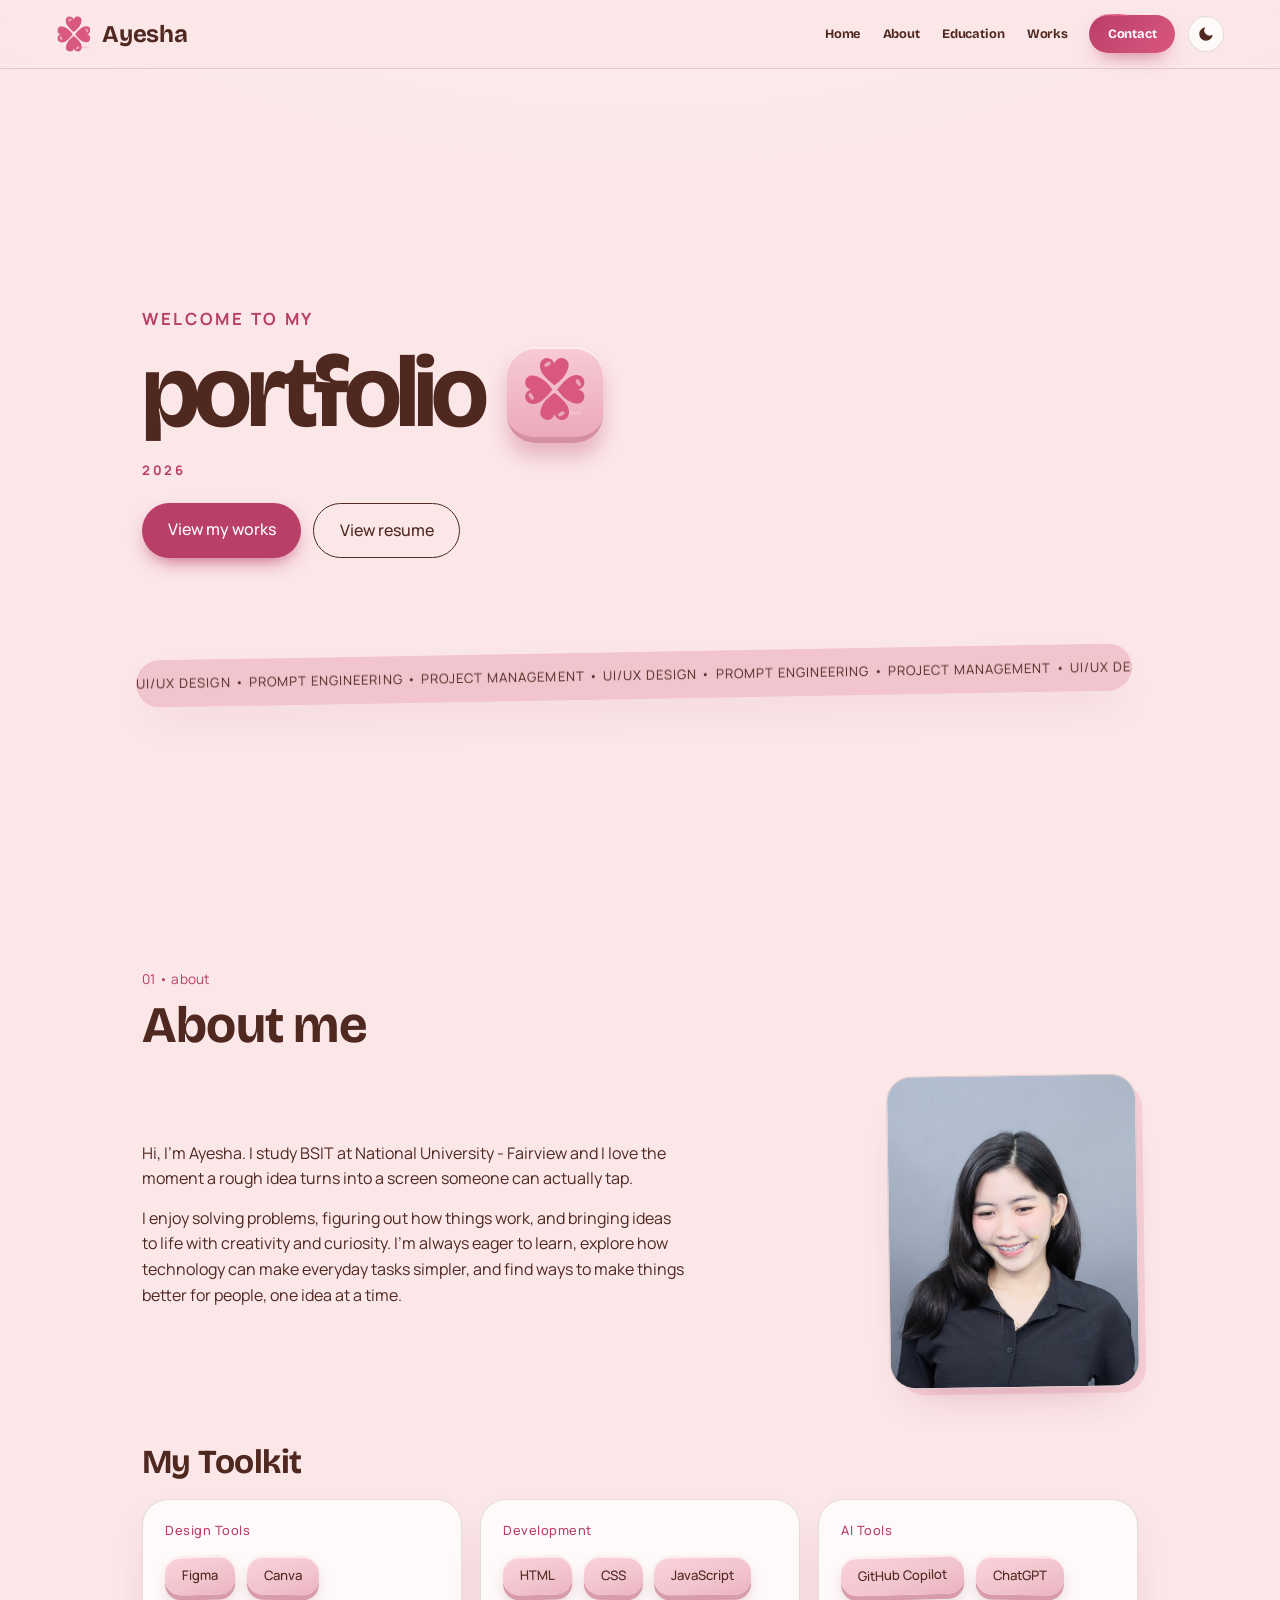
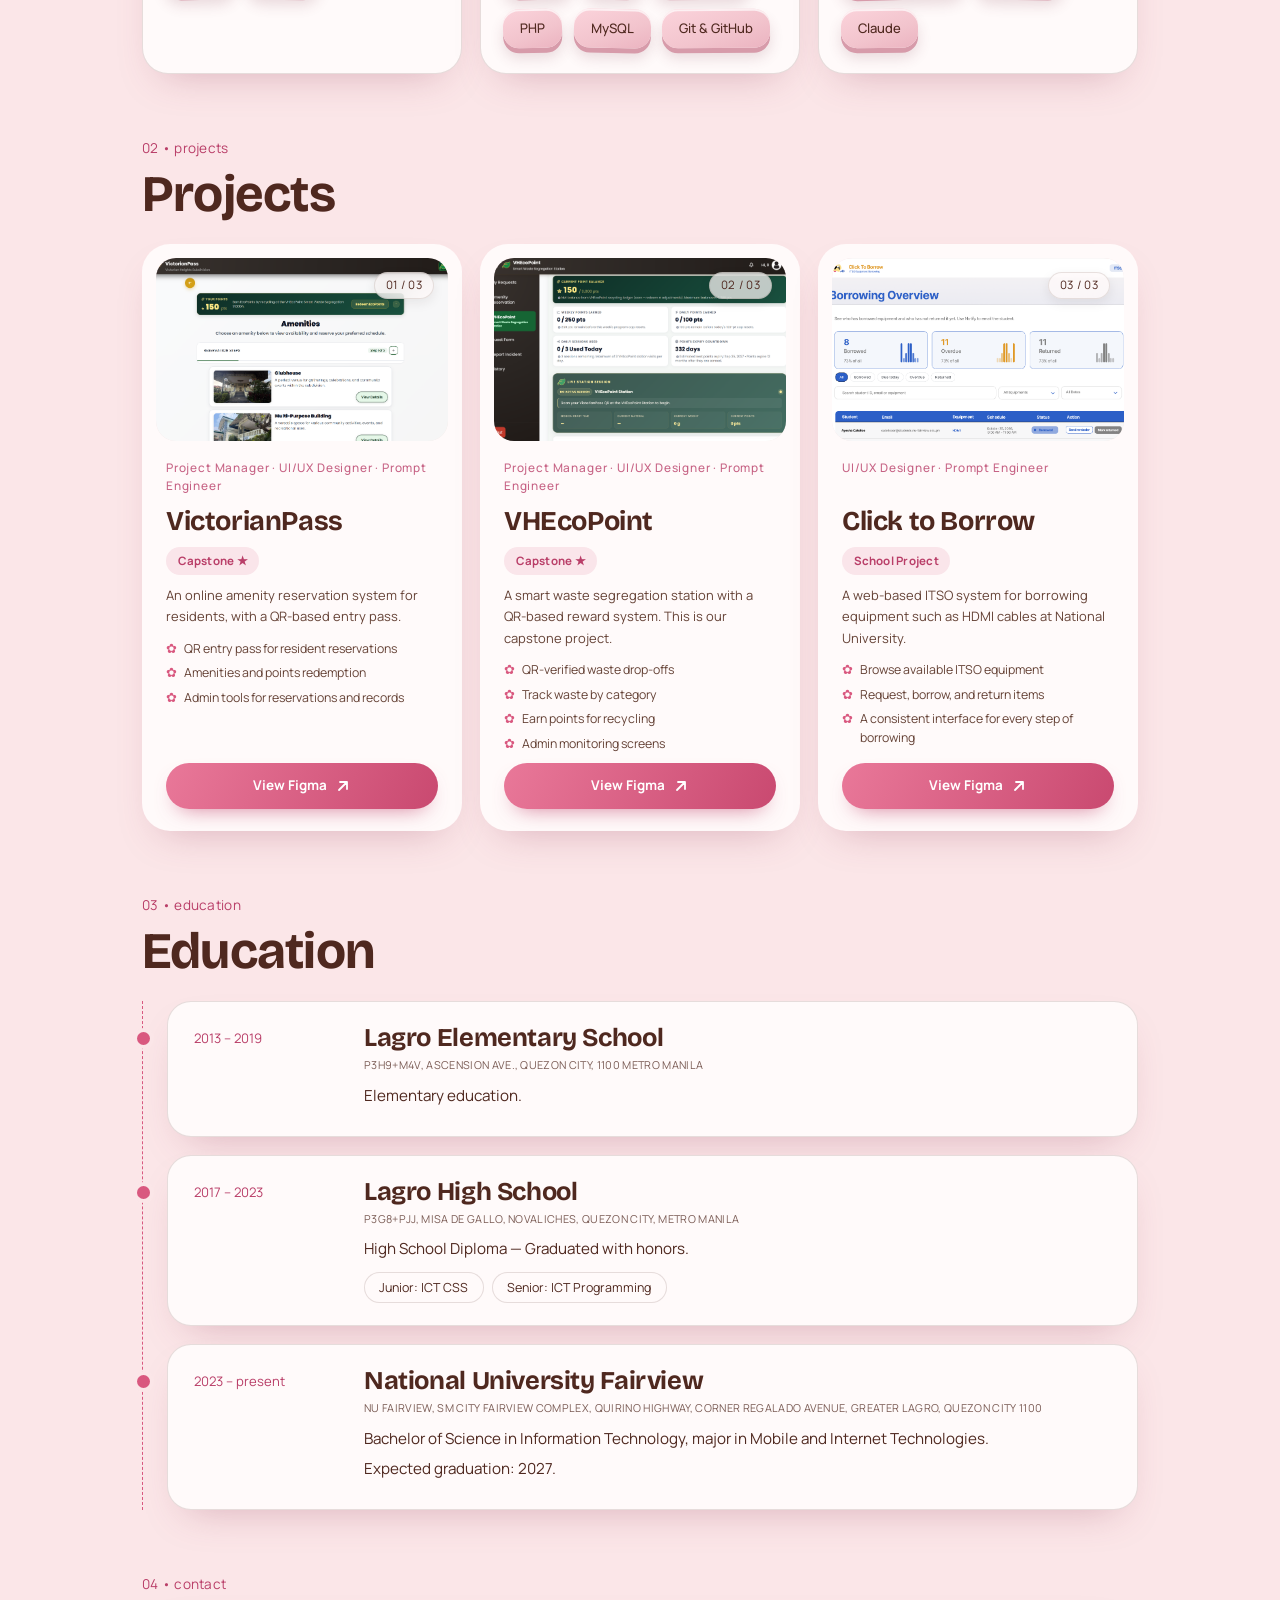
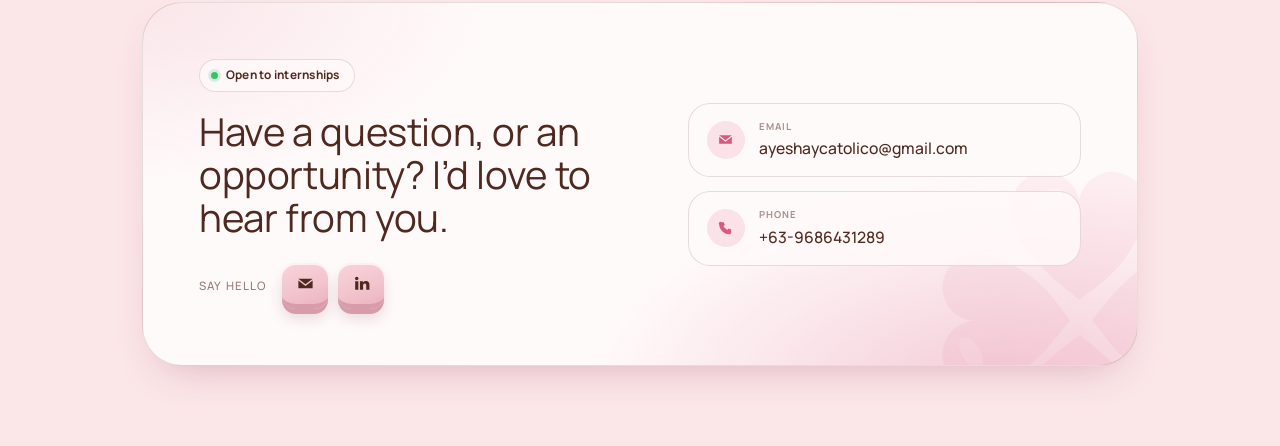
==== index.html @ 44484d6e "Update portfolio toolkit and ticker Co-authored-by: Copilot <223556219+Copilot@users.noreply.github." ====
﻿<!doctype html>
<html lang="en">
  <head>
    <meta charset="utf-8">
    <meta name="viewport" content="width=device-width, initial-scale=1, viewport-fit=cover">
    <meta name="theme-color" content="#FBE6E8">
    <meta name="description" content="The UI/UX design portfolio of Ayesha Ysabelle Catolico — web and mobile interfaces, design systems, and case studies.">
    <title>Ayesha Ysabelle - Portfolio</title>
    <link rel="icon" href="assets/logo.svg" type="image/svg+xml">
    <link rel="preconnect" href="https://fonts.googleapis.com">
    <link rel="preconnect" href="https://fonts.gstatic.com" crossorigin>
    <link href="https://fonts.googleapis.com/css2?family=Bricolage+Grotesque:wght@600;700&family=Manrope:wght@400;500;700&display=swap" rel="stylesheet">
    <link rel="stylesheet" href="css/style.css">
    <script src="js/script.js" defer></script>
  </head>
  <body id="top">
    <a class="skip" href="#work">Skip to content</a>

    <svg width="0" height="0" style="position:absolute" aria-hidden="true" focusable="false">
      <defs>
        <symbol id="spark" viewBox="0 0 24 24">
          <path d="M12 0c1 7 5 11 12 12-7 1-11 5-12 12-1-7-5-11-12-12 7-1 11-5 12-12z"/>
        </symbol>
      </defs>
    </svg>

    <header class="nav">
      <a class="logo" href="#top" aria-label="Ayesha C., back to top">
        <img src="assets/logo.svg" alt="" width="36" height="36">
        <span class="serif">Ayesha</span>
      </a>
      <button class="navtoggle" id="navtoggle" type="button" aria-expanded="false" aria-controls="navmenu" aria-label="Open menu">
        <span class="navtoggle-text">Menu</span>
        <span class="navtoggle-icon" aria-hidden="true">+</span>
      </button>
      <nav id="navmenu" aria-label="Main navigation">
        <span class="menu-kicker" aria-hidden="true">Navigate</span>
        <a href="#top">Home</a>
        <a href="#about">About</a>
        <a href="#education">Education</a>
        <a href="#work">Works</a>
        <a class="navcta" href="#contact">Contact</a>
        <button class="themebtn" id="theme" type="button" aria-label="Toggle dark mode" aria-pressed="false"></button>
      </nav>
    </header>

    <main>
      <section class="hero cover">
        <div class="cover-copy">
          <h1 class="cover-title">
            <span class="cover-title-lead">Welcome to my</span>
            <span class="cover-title-focus">portfolio</span>
          </h1>
          <p class="cover-year">2026</p>
          <div class="actions">
            <a class="btn" href="#work">View my works</a>
            <a class="btn ghost" href="Ayesha_Catolico_Resume.pdf" target="_blank" rel="noopener noreferrer">View resume</a>
          </div>
          <div class="cover-control">
            <button class="cover-clover" id="cover-clover" type="button" aria-label="Click the clover">
              <img src="assets/logo.svg" alt="" width="64" height="64" aria-hidden="true">
            </button>
          </div>
        </div>
        <div class="ticker" aria-hidden="true">
          <div class="track">
            <span>UI/UX DESIGN • PROMPT ENGINEERING • PROJECT MANAGEMENT • UI/UX DESIGN • PROMPT ENGINEERING • PROJECT MANAGEMENT • UI/UX DESIGN • PROMPT ENGINEERING • PROJECT MANAGEMENT • </span>
            <span>UI/UX DESIGN • PROMPT ENGINEERING • PROJECT MANAGEMENT • UI/UX DESIGN • PROMPT ENGINEERING • PROJECT MANAGEMENT • UI/UX DESIGN • PROMPT ENGINEERING • PROJECT MANAGEMENT • </span>
          </div>
        </div>
      </section>

      <section id="about">
        <span class="eyebrow">01 • about</span>
        <h2 class="serif">About me</h2>
        <div class="about">
          <div class="about-copy">
            <p>Hi, I’m Ayesha. I study BSIT at National University - Fairview and I love the moment a rough idea turns into a screen someone can actually tap.</p>
            <p>I enjoy solving problems, figuring out how things work, and bringing ideas to life with creativity and curiosity. I’m always eager to learn, explore how technology can make everyday tasks simpler, and find ways to make things better for people, one idea at a time.</p>
          </div>
          <figure class="portrait">
            <img src="assets/photo.jpeg" alt="Ayesha Ysabelle Catolico" width="800" height="1000">
          </figure>
        </div>

        <div class="tools">
          <h3 class="serif tools-title">My Toolkit</h3>
          <div class="toolbox">
            <div class="tgroup">
              <span class="label">Design Tools</span>
              <div class="keys">
                <span class="tkey">Figma</span>
                <span class="tkey">Canva</span>
              </div>
            </div>
            <div class="tgroup">
              <span class="label">Development</span>
              <div class="keys">
                <span class="tkey">HTML</span>
                <span class="tkey">CSS</span>
                <span class="tkey">JavaScript</span>
                <span class="tkey">PHP</span>
                <span class="tkey">MySQL</span>
                <span class="tkey">Git &amp; GitHub</span>
              </div>
            </div>
            <div class="tgroup">
              <span class="label">AI Tools</span>
              <div class="keys">
                <span class="tkey">GitHub Copilot</span>
                <span class="tkey">ChatGPT</span>
                <span class="tkey">Claude</span>
              </div>
            </div>
          </div>
        </div>
      </section>

      <section id="work">
        <span class="eyebrow">02 • projects</span>
        <h2 class="serif">Projects</h2>
        <div class="work-petals" aria-hidden="true">
          <span class="work-petal petal-one"></span>
          <span class="work-petal petal-two"></span>
          <span class="work-petal petal-three"></span>
          <span class="work-petal petal-four"></span>
        </div>
        <div class="grid">
          <article class="proj">
            <div class="shot">
              <button class="shot-trigger" type="button" aria-label="View full-size VictorianPass amenity reservation screenshot" data-lightbox-alt="VictorianPass amenity reservation screen">
                <img src="assets/VP PASS AMENITY.png" alt="">
              </button>
              <em class="idx" aria-hidden="true">01 / 03</em>
            </div>
            <div class="pbody">
              <span class="label">Project Manager · UI/UX Designer · Prompt Engineer</span>
              <h3>VictorianPass</h3>
              <span class="status">Capstone ★</span>
              <p>An online amenity reservation system for residents, with a QR-based entry pass.</p>
              <ul class="features">
                <li>QR entry pass for resident reservations</li>
                <li>Amenities and points redemption</li>
                <li>Admin tools for reservations and records</li>
              </ul>
              <div class="project-footer">
                <a class="project-cta" href="https://www.figma.com/design/mjvwCQ5ZLUu4yroaiG8HYk/VictorianPass-with-VHEcoPoint?node-id=0-1&amp;t=l1NrziGT2Hfx7G3B-0" target="_blank" rel="noopener noreferrer">
                  View Figma <svg class="project-arrow" viewBox="0 0 16 16" aria-hidden="true" focusable="false"><path d="M4 12 12 4M5 4h7v7" fill="none" stroke="currentColor" stroke-linecap="round" stroke-linejoin="round" stroke-width="1.8"/></svg>
                </a>
              </div>
            </div>
          </article>

          <article class="proj">
            <div class="shot">
              <button class="shot-trigger" type="button" aria-label="View full-size VHEcoPoint resident dashboard screenshot" data-lightbox-alt="VHEcoPoint resident dashboard">
                <img src="assets/VhEcoPoint dashboard resident.png" alt="">
              </button>
              <em class="idx" aria-hidden="true">02 / 03</em>
            </div>
            <div class="pbody">
              <span class="label">Project Manager · UI/UX Designer · Prompt Engineer</span>
              <h3>VHEcoPoint</h3>
              <span class="status">Capstone ★</span>
              <p>A smart waste segregation station with a QR-based reward system. This is our capstone project.</p>
              <ul class="features">
                <li>QR-verified waste drop-offs</li>
                <li>Track waste by category</li>
                <li>Earn points for recycling</li>
                <li>Admin monitoring screens</li>
              </ul>
              <div class="project-footer">
                <a class="project-cta" href="https://www.figma.com/design/mjvwCQ5ZLUu4yroaiG8HYk/VictorianPass-with-VHEcoPoint?node-id=0-1&amp;t=l1NrziGT2Hfx7G3B-0" target="_blank" rel="noopener noreferrer">
                  View Figma <svg class="project-arrow" viewBox="0 0 16 16" aria-hidden="true" focusable="false"><path d="M4 12 12 4M5 4h7v7" fill="none" stroke="currentColor" stroke-linecap="round" stroke-linejoin="round" stroke-width="1.8"/></svg>
                </a>
              </div>
            </div>
          </article>

          <article class="proj">
            <div class="shot">
              <button class="shot-trigger" type="button" aria-label="View full-size Click to Borrow equipment borrowing screenshot" data-lightbox-alt="Click to Borrow equipment borrowing admin screen">
                <img src="assets/clcik to borrow admin.png" alt="">
              </button>
              <em class="idx" aria-hidden="true">03 / 03</em>
            </div>
            <div class="pbody">
              <span class="label">UI/UX Designer · Prompt Engineer</span>
              <h3>Click to Borrow</h3>
              <span class="status">School Project</span>
              <p>A web-based ITSO system for borrowing equipment such as HDMI cables at National University.</p>
              <ul class="features">
                <li>Browse available ITSO equipment</li>
                <li>Request, borrow, and return items</li>
                <li>A consistent interface for every step of borrowing</li>
              </ul>
              <div class="project-footer">
                <a class="project-cta" href="https://www.figma.com/design/LQzYVz6z7iMKQL53o6bhqJ/ClicktoBorrow?node-id=0-1&amp;p=f&amp;t=SgxMy8APKfLJyfRi-0" target="_blank" rel="noopener noreferrer">
                  View Figma <svg class="project-arrow" viewBox="0 0 16 16" aria-hidden="true" focusable="false"><path d="M4 12 12 4M5 4h7v7" fill="none" stroke="currentColor" stroke-linecap="round" stroke-linejoin="round" stroke-width="1.8"/></svg>
                </a>
              </div>
            </div>
          </article>
        </div>
      </section>



      <section id="education">
        <span class="eyebrow">03 • education</span>
        <h2 class="serif">Education</h2>
        <ol class="edutl">
          <li>
            <div class="yr">2013 – 2019</div>
            <div class="ec">
              <h3>Lagro Elementary School</h3>
              <span class="addr">P3H9+M4V, Ascension Ave., Quezon City, 1100 Metro Manila</span>
              <p>Elementary education.</p>
            </div>
          </li>
          <li>
            <div class="yr">2017 – 2023</div>
            <div class="ec">
              <h3>Lagro High School</h3>
              <span class="addr">P3G8+PJJ, Misa de Gallo, Novaliches, Quezon City, Metro Manila</span>
              <p>High School Diploma — Graduated with honors.</p>
              <div class="chips">
                <span class="chip">Junior: ICT CSS</span>
                <span class="chip">Senior: ICT Programming</span>
              </div>
            </div>
          </li>
          <li>
            <div class="yr">2023 – present</div>
            <div class="ec">
              <h3>National University Fairview</h3>
              <span class="addr">NU Fairview, SM City Fairview Complex, Quirino Highway, corner Regalado Avenue, Greater Lagro, Quezon City 1100</span>
              <p>Bachelor of Science in Information Technology, major in Mobile and Internet Technologies.</p>
              <p>Expected graduation: 2027.</p>
            </div>
          </li>
        </ol>
      </section>



      <section id="contact" class="ending">
        <span class="eyebrow">04 • contact</span>
        <div class="endcard">
          <img class="endmark" src="assets/logo.svg" alt="" width="280" height="280" aria-hidden="true" draggable="false">

          <div class="endintro">
            <p class="open"><i></i>Open to internships</p>
            <p class="ask">Have a question, or an opportunity? I’d love to hear from you.</p>
            <div class="say">
              <span class="label">SAY HELLO</span>
              <a href="mailto:ayeshaycatolico@gmail.com" aria-label="Email me">
                <svg viewBox="0 0 24 24" fill="currentColor" aria-hidden="true" focusable="false"><path d="M3 6h18l-9 7zM3 8.2V18h18V8.2l-9 7z"/></svg>
              </a>
              <a href="https://www.linkedin.com/in/ayesha-ysabelle-c-7100632b7/" target="_blank" rel="noopener noreferrer" aria-label="LinkedIn profile">
                <svg viewBox="0 0 24 24" fill="currentColor" aria-hidden="true" focusable="false"><path d="M4 9h4v11H4zM6 3.5a2.2 2.2 0 110 4.4 2.2 2.2 0 010-4.4zM10 9h3.8v1.6c.6-1 1.9-1.9 3.8-1.9 3.5 0 4.4 2.3 4.4 5.3V20h-4v-5.2c0-1.3 0-2.9-1.8-2.9s-2.2 1.4-2.2 2.8V20h-4z"/></svg>
              </a>
            </div>
          </div>

          <div class="endways">
            <a class="field" href="mailto:ayeshaycatolico@gmail.com">
              <span class="fi"><svg viewBox="0 0 24 24" fill="currentColor" aria-hidden="true" focusable="false"><path d="M3 6h18l-9 7zM3 8.2V18h18V8.2l-9 7z"/></svg></span>
              <span><small>EMAIL</small>ayeshaycatolico@gmail.com</span>
            </a>
            <a class="field" href="tel:+639686431289">
              <span class="fi"><svg viewBox="0 0 24 24" fill="currentColor" aria-hidden="true" focusable="false"><path d="M6.6 3h3l1.4 4-2 1.3a11 11 0 005.7 5.7l1.3-2 4 1.4v3A2.600 2.600 0 0117.400 20 14.400 14.400 0 013 6.600 2.600 2.600 0 016.600 3z"/></svg></span>
              <span><small>PHONE</small>+63-9686431289</span>
            </a>
          </div>
        </div>
      </section>
    </main>
    <dialog class="project-lightbox" id="project-lightbox" aria-label="Project screenshot preview">
      <button class="lightbox-close" type="button" aria-label="Close screenshot preview">×</button>
      <img alt="">
    </dialog>
  </body>
</html>
---- css/style.css ----
﻿/* ==========================================================================
   Ayesha Ysabelle Catolico — UI/UX portfolio
   1. Tokens          6. Projects
   2. Base            7. About
   3. Navigation      8. Toolbox
   4. Hero            9. Education
   5. Ticker         10. Contact
                     11. Interactions
                     12. Responsive / motion / print
   ========================================================================== */

/* 1. Tokens ---------------------------------------------------------------- */

:root {
  --bg: #FBE6E8;
  --glow: #FFF6F6;
  --card: #FFFAFA;
  --cloud: #F2C4CD;
  --rose: #D9587F;
  --rose-strong: #B93E68;
  --ink: #4F281F;
  --gold: #C9A27E;
  --navy: #051F45;
  --slate: #334A78;
  --line: rgba(79, 40, 31, .14);
  --shadow: 0 18px 40px -20px rgba(150, 60, 90, .35);
  --work-copy: #654236;
  --work-cta-start: #E97899;
  --work-cta-end: #C94970;
  --work-glow: rgba(217, 88, 127, .2);
  --work-petal: rgba(217, 88, 127, .1);
  --work-frost: rgba(255, 250, 250, .72);
  --clover-cap-top: #F7CBD6;
  --clover-cap-bottom: #EBA9BC;
  --clover-edge: #D58FA5;
  --clover-shadow: 0 14px 18px rgba(184, 58, 104, .28);
  --clover-pressed-shadow: 0 3px 5px rgba(184, 58, 104, .2);
  --clover-highlight: rgba(255, 255, 255, .65);
  --clover-focus: #E5547F;
  --font-display: "Bricolage Grotesque", sans-serif;
  --font-body: "Manrope", sans-serif;
  --pink: var(--rose); /* brand pink; #FF84A8 in dark, deeper in light for contrast */
}

@media (prefers-color-scheme: dark) {
  :root:not([data-theme="light"]) {
    --bg: #051F45;
    --glow: #0C2D5E;
    --card: #0B2B5B;
    --rose: #FF86A9;
    --rose-strong: #FF86A9;
    --ink: #FBE6E8;
    --slate: #A9BEEA;
    --line: rgba(251, 230, 232, .2);
    --shadow: 0 18px 40px -20px rgba(0, 0, 0, .6);
    --work-copy: #FBE6E8;
    --work-cta-start: #B94268;
    --work-cta-end: #852B4B;
    --work-glow: rgba(255, 134, 169, .16);
    --work-petal: rgba(255, 134, 169, .08);
    --work-frost: rgba(11, 43, 91, .72);
    --clover-cap-top: #7A3A4E;
    --clover-cap-bottom: #5A2A3A;
    --clover-edge: #3A1A26;
    --clover-shadow: 0 14px 18px rgba(0, 0, 0, .28);
    --clover-pressed-shadow: 0 3px 5px rgba(0, 0, 0, .24);
    --clover-highlight: rgba(255, 255, 255, .24);
  }
}

:root[data-theme="dark"] {
  --bg: #051F45;
  --glow: #0C2D5E;
  --card: #0B2B5B;
  --rose: #FF86A9;
  --rose-strong: #FF86A9;
  --ink: #FBE6E8;
  --slate: #A9BEEA;
  --line: rgba(251, 230, 232, .2);
  --shadow: 0 18px 40px -20px rgba(0, 0, 0, .6);
  --work-copy: #FBE6E8;
  --work-cta-start: #B94268;
  --work-cta-end: #852B4B;
  --work-glow: rgba(255, 134, 169, .16);
  --work-petal: rgba(255, 134, 169, .08);
  --work-frost: rgba(11, 43, 91, .72);
  --clover-cap-top: #7A3A4E;
  --clover-cap-bottom: #5A2A3A;
  --clover-edge: #3A1A26;
  --clover-shadow: 0 14px 18px rgba(0, 0, 0, .28);
  --clover-pressed-shadow: 0 3px 5px rgba(0, 0, 0, .24);
  --clover-highlight: rgba(255, 255, 255, .24);
}

@media (prefers-color-scheme: dark) {
  :root:not([data-theme="light"]) .btn:not(.ghost) {
    color: #2A0F1A;
  }
}

:root[data-theme="dark"] .btn:not(.ghost) {
  color: #2A0F1A;
}

/* 2. Base ------------------------------------------------------------------ */

*,
*::before,
*::after {
  box-sizing: border-box;
}

html {
  scroll-behavior: smooth;
  scroll-padding-top: 5.5rem;
}

body {
  min-height: 100vh;
  margin: 0;
  background-color: var(--bg);
  background-image: radial-gradient(900px 600px at 50% -10%, var(--glow), var(--bg));
  color: var(--ink);
  font-family: var(--font-body);
  line-height: 1.6;
}

/* Use the logo mark as the cursor, with PNG fallbacks for browsers that reject
   SVG cursor images and a system cursor as the final fallback. */
html {
  cursor: url("../assets/logo.svg") 16 16, url("../assets/cursor.png") 16 16, auto;
}

a,
button,
summary,
[role="button"],
.tkey,
.chip,
label {
  cursor: url("../assets/logo.svg") 16 16, url("../assets/cursor-pointer.png") 16 16, pointer;
}

input,
textarea,
select {
  cursor: text;
}

body.is-locked {
  overflow: hidden;
}

:focus-visible {
  outline: 3px solid var(--rose);
  outline-offset: 3px;
}

.serif {
  font-family: var(--font-display);
  font-weight: 700;
}

.label {
  font-size: .8rem;
  font-weight: 500;
  letter-spacing: .04em;
  opacity: .8;
}

.eyebrow {
  display: block;
  margin-top: 64px;
  color: var(--rose-strong);
  font-family: var(--font-body);
  font-size: .85rem;
  letter-spacing: .02em;
}

.eyebrow + h2 {
  margin-top: 6px;
}

.sr {
  position: absolute;
  width: 1px;
  height: 1px;
  overflow: hidden;
  clip: rect(0 0 0 0);
  white-space: nowrap;
}

.skip {
  position: fixed;
  top: 1rem;
  left: 1rem;
  z-index: 2000;
  padding: .7rem 1rem;
  border: 1px solid var(--ink);
  border-radius: .6rem;
  background: var(--card);
  color: var(--ink);
  font-size: .85rem;
  font-weight: 700;
  text-decoration: none;
  transform: translateY(-200%);
  transition: transform 160ms ease;
}

.skip:focus-visible {
  transform: translateY(0);
}

/* 3. Navigation ------------------------------------------------------------ */

header.nav {
  position: sticky;
  top: 0;
  z-index: 20;
  display: flex;
  align-items: center;
  justify-content: space-between;
  gap: 1rem;
  padding: calc(16px + env(safe-area-inset-top, 0px)) clamp(16px, 5vw, 56px) 16px;
  border-bottom: 1px solid var(--line);
  background: color-mix(in srgb, var(--bg) 85%, transparent);
  -webkit-backdrop-filter: blur(10px);
  backdrop-filter: blur(10px);
}

header.nav a {
  margin-left: 1.4rem;
  color: var(--ink);
  font-size: .9rem;
  text-decoration: none;
}

header.nav a:hover {
  color: var(--rose);
}

header.nav nav {
  display: flex;
  align-items: center;
}

header.nav nav a {
  font-size: .8rem;
}

/* Contact is the one call to action in the bar. */
/* Fix spinning stroke for the Contact nav button */

@property --contact-glow-angle {
  syntax: "<angle>";
  inherits: false;
  initial-value: 0deg;
}

header.nav a.navcta {
  position: relative;
  overflow: visible;
}

header.nav a.navcta > * {
  position: relative;
  z-index: 2;
}

header.nav a.navcta::before {
  content: "";
  position: absolute;
  inset: -2px;
  border-radius: inherit;
  padding: 2px;
  background: conic-gradient(
    from var(--contact-glow-angle),
    transparent 0% 78%,
    rgba(255, 132, 168, 0.25) 82%,
    var(--rose) 90%,
    rgba(255, 132, 168, 0.4) 95%,
    transparent 100%
  );
  -webkit-mask: linear-gradient(#000 0 0) content-box, linear-gradient(#000 0 0);
  -webkit-mask-composite: xor;
  mask: linear-gradient(#000 0 0) content-box, linear-gradient(#000 0 0);
  mask-composite: exclude;
  pointer-events: none;
  animation: contact-spin 3.2s linear infinite;
  will-change: transform;
}

header.nav a.navcta::after {
  content: "";
  position: absolute;
  inset: -1px;
  border-radius: inherit;
  background: linear-gradient(135deg, var(--rose-strong), var(--rose));
  z-index: -1;
  pointer-events: none;
  box-shadow: 0 10px 20px -10px rgba(185, 62, 104, 0.8);
}

header.nav a.navcta {
  display: inline-flex;
  align-items: center;
  justify-content: center;
  isolation: isolate;
  padding: 0.7rem 1.1rem;
  border-radius: 999px;
  color: #fff;
  font-weight: 700;
  line-height: 1;
  text-decoration: none;
  z-index: 1;
}

@keyframes contact-spin {
  to {
    --contact-glow-angle: 360deg;
  }
}

header.nav a.navcta:hover {
  color: #fff;
  filter: brightness(1.06);
  transform: translateY(-1px);
}

header.nav a.navcta:focus-visible {
  outline-color: var(--ink);
}

@media (prefers-color-scheme: dark) {
  :root:not([data-theme="light"]) header.nav a.navcta,
  :root:not([data-theme="light"]) header.nav a.navcta:hover {
    color: #2A0F1A;
  }
}

:root[data-theme="dark"] header.nav a.navcta,
:root[data-theme="dark"] header.nav a.navcta:hover {
  color: #2A0F1A;
}

header.nav a.logo {
  display: flex;
  align-items: center;
  gap: 10px;
  margin-left: 0;
  color: var(--ink);
}

.logo img {
  width: 36px;
  height: 36px;
  object-fit: contain;
  transform-origin: 50% 55%;
  animation: clover-drift 6.5s ease-in-out infinite;
}

/* The clover idles: a slow drift and tilt so the mark never sits dead still. */
@keyframes clover-drift {
  0%,
  100% {
    transform: translate3d(0, 0, 0) rotate(0deg) scale(1);
  }
  30% {
    transform: translate3d(-3px, -2px, 0) rotate(-8deg) scale(1.04);
  }
  60% {
    transform: translate3d(3px, -1px, 0) rotate(7deg) scale(1.02);
  }
  85% {
    transform: translate3d(-1px, 1px, 0) rotate(-3deg) scale(1.01);
  }
}

/* Hover/focus turns the drift into a happy wiggle. */
.logo:hover img,
.logo:focus-visible img {
  animation: clover-wiggle .9s ease-in-out infinite;
}

@keyframes clover-wiggle {
  0%,
  100% {
    transform: rotate(-12deg) scale(1.1);
  }
  50% {
    transform: rotate(9deg) scale(1.14);
  }
}

.logo .serif {
  font-size: 1.5rem;
}

h1,
h2,
h3,
.logo,
header.nav nav a {
  font-family: var(--font-display);
  font-weight: 700;
  letter-spacing: -.015em;
  line-height: 1.1;
}

.themebtn {
  display: inline-grid;
  width: 36px;
  height: 36px;
  margin-left: 14px;
  padding: 0;
  border: 1px solid var(--line);
  border-radius: 50%;
  background: var(--card);
  color: var(--ink);
  place-items: center;
  vertical-align: middle;
}

.themebtn svg {
  width: 18px;
  height: 18px;
}

.themebtn:hover {
  border-color: var(--rose);
  color: var(--rose);
}

.navtoggle {
  display: none;
}

.menu-kicker {
  display: none;
}

/* 4. Hero ------------------------------------------------------------------ */

main {
  max-width: 1060px;
  margin: 0 auto;
  padding: 0 clamp(16px, 5vw, 32px) calc(80px + env(safe-area-inset-bottom, 0px));
}

.hero {
  display: grid;
  justify-items: start;
  gap: 26px;
  padding: clamp(56px, 11vw, 120px) 0 48px;
}

.hero h1 {
  margin: 0;
  font-size: clamp(3.2rem, 11vw, 7.2rem);
  letter-spacing: -.015em;
  line-height: 1.1;
}

.hero p {
  max-width: 30em;
  margin: 0;
  font-size: 1.1rem;
}

.chips {
  display: flex;
  flex-wrap: wrap;
  gap: 8px;
}

.chip {
  padding: .3rem .9rem;
  border: 1px solid var(--line);
  border-radius: 99px;
  background: var(--card);
  font-family: var(--font-body);
  font-size: .78rem;
}

.btn {
  display: inline-block;
  padding: .85rem 1.6rem;
  border: 0;
  border-radius: 99px;
  background: var(--rose-strong);
  box-shadow: 0 8px 20px -8px var(--rose-strong);
  color: #fff;
  font: inherit;
  font-size: 1rem;
  font-weight: 500;
  text-decoration: none;
  transition: transform .15s;
}

.btn:hover {
  transform: translateY(-2px);
}

.btn.ghost {
  border: 1px solid var(--ink);
  background: transparent;
  box-shadow: none;
  color: var(--ink);
}

h2 {
  margin: 64px 0 22px;
  font-size: clamp(2.2rem, 6vw, 3.2rem);
}

.actions {
  display: flex;
  flex-wrap: wrap;
  gap: 12px;
}

.hero.cover {
  position: relative;
  display: grid;
  grid-template-columns: minmax(0, 1fr);
  align-items: center;
  align-content: center;
  gap: clamp(30px, 5vw, 64px);
  min-height: calc(100vh - 64px);
  min-height: calc(100svh - 64px);
  padding: clamp(36px, 6vw, 76px) 0 clamp(26px, 4vw, 44px);
}

.hero.cover > * {
  position: relative;
  z-index: 1;
}

.cover-copy {
  display: grid;
  grid-template-columns: minmax(0, 1fr) auto;
  grid-template-areas:
    "title control"
    "year ."
    "actions .";
  justify-items: start;
  gap: 0;
}

.cover-title {
  grid-area: title;
  display: grid;
  justify-items: start;
  gap: .12em;
  margin: 0;
  max-width: 100%;
}

.cover-title-lead {
  color: var(--rose-strong);
  font-family: var(--font-body);
  font-size: clamp(.85rem, 1.4vw, 1.05rem);
  font-weight: 700;
  letter-spacing: .16em;
  line-height: 1.4;
  text-transform: uppercase;
}

.cover-title-focus {
  display: block;
  font-family: var(--font-display);
  font-size: clamp(3.75rem, 8vw, 7rem);
  font-weight: 700;
  letter-spacing: -.055em;
  line-height: .96;
}

.hero.cover .cover-year {
  grid-area: year;
  margin: clamp(10px, 2vw, 18px) 0 24px;
  color: var(--rose-strong);
  font-size: .82rem;
  font-weight: 700;
  letter-spacing: .2em;
  line-height: 1.4;
}

.cover-clover {
  display: grid;
  width: 96px;
  height: 96px;
  padding: 0 0 6px;
  place-items: center;
  border: 0;
  border-bottom: 6px solid var(--clover-edge);
  border-radius: 28px;
  background: linear-gradient(180deg, var(--clover-cap-top), var(--clover-cap-bottom));
  box-shadow: inset 0 2px 0 var(--clover-highlight), var(--clover-shadow);
  cursor: pointer;
  -webkit-tap-highlight-color: transparent;
  touch-action: manipulation;
  transition: transform 140ms cubic-bezier(.34, 1.56, .64, 1), border-bottom-width 140ms cubic-bezier(.34, 1.56, .64, 1), box-shadow 140ms cubic-bezier(.34, 1.56, .64, 1);
}

.cover-clover img {
  display: block;
  width: 64px;
  height: 64px;
  object-fit: contain;
  transform-origin: center;
  animation: clover-idle 4.2s ease-in-out infinite;
}

@keyframes clover-idle {
  0%,
  100% {
    transform: translateY(0) rotate(0) scale(1);
  }
  50% {
    transform: translateY(-2px) rotate(3deg) scale(1.03);
  }
}

.cover-clover:hover:not(.is-pressed) {
  transform: translateY(-2px);
}

.cover-clover:hover:not(.is-pressed) img {
  animation: clover-wiggle 620ms ease-in-out infinite alternate;
}

.cover-clover:active,
.cover-clover.is-pressed {
  transform: translateY(6px);
  border-bottom-width: 0;
  box-shadow: inset 0 2px 0 var(--clover-highlight), var(--clover-pressed-shadow);
}

.cover-clover:focus-visible {
  outline: 3px solid var(--clover-focus);
  outline-offset: 4px;
}

.cover-clover:focus:not(:focus-visible) {
  outline: none;
}

.cover-control {
  grid-area: control;
  display: flex;
  align-items: center;
  align-self: end;
  gap: 12px;
  flex: none;
  margin-left: 24px;
}

#cover-clover.is-clicked img {
  animation: clover-tap 580ms cubic-bezier(.18, .89, .32, 1.28);
}

@keyframes clover-wiggle {
  from { transform: rotate(-10deg); }
  to { transform: rotate(8deg); }
}

@keyframes clover-tap {
  0% { transform: scale(1) rotate(0); }
  55% { transform: scale(1.22) rotate(12deg); }
  100% { transform: scale(1) rotate(0); }
}

.hero .tag {
  max-width: 34ch;
  margin: 0;
  font-size: clamp(1rem, 2vw, 1.1rem);
  font-family: var(--font-body);
}

.hero.cover .actions {
  grid-area: actions;
  justify-content: flex-start;
  margin-top: 0;
}

.portrait {
  position: relative;
  justify-self: end;
  width: 100%;
  max-width: 270px;
  margin: 0;
}

.portrait img {
  display: block;
  width: 100%;
  height: auto;
  aspect-ratio: 4 / 5;
  border: 1px solid var(--line);
  border-radius: 26px;
  box-shadow: 0 24px 44px -30px rgba(150, 60, 90, .45), 8px 8px 0 -2px color-mix(in srgb, var(--rose) 16%, transparent);
  object-fit: cover;
  transform: rotate(-.8deg);
  transition: transform .35s ease, box-shadow .35s ease;
}

.portrait:hover img {
  box-shadow: 0 30px 54px -28px rgba(150, 60, 90, .5), 5px 5px 0 -2px color-mix(in srgb, var(--rose) 22%, transparent);
  transform: rotate(0deg);
}

/* 5. Ticker ---------------------------------------------------------------- */

.ticker {
  width: 100%;
  min-width: 0;
  overflow: hidden;
  margin: 30px -6px 0;
  padding: 13px 0;
  border-radius: 99px;
  background: var(--cloud);
  box-shadow: var(--shadow);
  color: #4F281F;
  transform: rotate(-1deg);
}

.track {
  display: flex;
  width: max-content;
  animation: tick 32s linear infinite;
  will-change: transform;
}

.ticker:hover .track,
.ticker:focus-within .track {
  animation-play-state: paused;
}

.track span {
  padding-right: 1.4rem;
  font-family: var(--font-body);
  font-size: .82rem;
  letter-spacing: .08em;
  white-space: nowrap;
}

@keyframes tick {
  to {
    transform: translateX(-50%);
  }
}

/* 6. Projects -------------------------------------------------------------- */

.grid {
  display: grid;
  grid-template-columns: repeat(3, minmax(0, 1fr));
  grid-auto-rows: minmax(0, 1fr);
  align-items: stretch;
  gap: 18px;
}

#work {
  position: relative;
  isolation: isolate;
}

#work > :not(.work-petals) {
  position: relative;
  z-index: 1;
}

.work-petals {
  position: absolute;
  z-index: 0;
  inset: 0;
  overflow: hidden;
  pointer-events: none;
}

.work-petal {
  position: absolute;
  width: 18px;
  height: 28px;
  border-radius: 100% 0 100% 0;
  background: var(--work-petal);
  animation: petal-drift 28s ease-in-out infinite;
}

.petal-one {
  top: 16%;
  left: 3%;
}

.petal-two {
  top: 54%;
  right: 2%;
  width: 13px;
  height: 21px;
  animation-delay: -8s;
}

.petal-three {
  right: 18%;
  bottom: 8%;
  width: 15px;
  height: 24px;
  animation-delay: -16s;
}

.petal-four {
  top: 34%;
  left: 49%;
  width: 12px;
  height: 19px;
  animation-delay: -22s;
}

@keyframes petal-drift {
  0%, 100% {
    transform: translate3d(0, 0, 0) rotate(-18deg);
  }

  50% {
    transform: translate3d(12px, -18px, 0) rotate(24deg);
  }
}

.proj,
.grid .proj {
  display: flex;
  overflow: hidden;
  flex-direction: column;
  align-self: stretch;
  min-width: 0;
  min-height: 0;
  padding: 0;
  border-radius: 28px;
  background: var(--card);
  box-shadow: var(--shadow);
  color: var(--ink);
  gap: 0;
  transition: box-shadow .35s ease, transform .35s cubic-bezier(.2, .8, .2, 1);
}

.grid.has-reveal .proj {
  opacity: 0;
  transform: translateY(24px);
  transition: opacity .55s ease, transform .55s cubic-bezier(.2, .8, .2, 1), box-shadow .35s ease;
}

.grid.has-reveal .proj.is-visible {
  opacity: 1;
  transform: translateY(0);
}

.grid.has-reveal .proj.is-visible:nth-child(2) {
  transition-delay: 120ms;
}

.grid.has-reveal .proj.is-visible:nth-child(3) {
  transition-delay: 240ms;
}

.proj:hover,
.proj:focus-within {
  box-shadow: 0 24px 44px -20px var(--work-glow), var(--shadow);
  transform: translateY(-6px);
}

.grid.has-reveal .proj.is-visible:hover,
.grid.has-reveal .proj.is-visible:focus-within {
  transform: translateY(-6px);
}

.shot {
  position: relative;
  overflow: hidden;
  aspect-ratio: 16 / 10;
  margin: 14px 14px 0;
  border-radius: 20px;
  background: linear-gradient(135deg, rgba(217, 88, 127, .16), rgba(201, 162, 126, .18));
}

.shot-trigger {
  position: absolute;
  inset: 0;
  width: 100%;
  height: 100%;
  padding: 0;
  border: 0;
  border-radius: inherit;
  background: transparent;
  cursor: pointer;
}

.shot-trigger:focus-visible {
  outline: 3px solid var(--rose-strong);
  outline-offset: -3px;
}

.shot img {
  display: block;
  width: 100%;
  height: 100%;
  object-fit: cover;
  transition: transform .6s cubic-bezier(.2, .8, .2, 1);
}

.proj:hover .shot img,
.shot-trigger:focus-visible img {
  transform: scale(1.05);
}

.idx {
  position: absolute;
  top: 14px;
  right: 14px;
  padding: .2rem .65rem;
  border: 1px solid color-mix(in srgb, var(--ink) 12%, transparent);
  border-radius: 99px;
  background: var(--work-frost);
  -webkit-backdrop-filter: blur(12px);
  backdrop-filter: blur(12px);
  font-family: var(--font-body);
  font-size: .72rem;
  font-style: normal;
  letter-spacing: .06em;
  z-index: 1;
  box-shadow: 0 4px 12px rgba(40, 20, 25, .08);
}

.pbody {
  display: flex;
  flex: 1;
  flex-direction: column;
  gap: 10px;
  padding: 18px 24px 22px;
}

.proj .label {
  min-height: 2.4rem;
  color: var(--rose-strong);
  font-size: .74rem;
  letter-spacing: .07em;
  line-height: 1.5;
}

.proj h3 {
  margin: 0;
  font-size: 1.7rem;
}

.status {
  align-self: flex-start;
  padding: .3rem .72rem;
  border-radius: 99px;
  background: color-mix(in srgb, var(--rose) 13%, var(--card));
  color: var(--rose-strong);
  font-size: .72rem;
  font-weight: 700;
  letter-spacing: .02em;
}

.proj p {
  margin: 0;
  color: var(--work-copy);
  font-size: .81rem;
  line-height: 1.65;
}

.features {
  display: grid;
  gap: 6px;
  margin: 2px 0 0;
  padding: 0;
  list-style: none;
}

.features li {
  position: relative;
  padding-left: 18px;
  color: var(--work-copy);
  font-size: .77rem;
  line-height: 1.5;
}

.features li::before {
  position: absolute;
  top: -.08em;
  left: 0;
  color: var(--rose);
  content: "✿";
  font-size: .8rem;
  line-height: 1.5;
}

.project-footer {
  display: grid;
  gap: 14px;
  margin-top: auto;
}

.proj .chips {
  gap: 7px;
}

.proj .chip {
  padding: .28rem .7rem;
  border: 0;
  background: color-mix(in srgb, var(--rose) 11%, var(--card));
  color: var(--work-copy);
  font-size: .7rem;
}

.project-cta {
  display: flex;
  min-height: 46px;
  align-items: center;
  justify-content: center;
  gap: 8px;
  padding: .7rem 1rem;
  border-radius: 99px;
  background: linear-gradient(115deg, var(--work-cta-start), var(--work-cta-end));
  box-shadow: 0 10px 22px -12px rgba(190, 58, 100, .75);
  color: #fff;
  font-size: .84rem;
  font-weight: 700;
  text-decoration: none;
  transition: box-shadow .2s ease, transform .2s ease;
}

.project-cta:hover {
  box-shadow: 0 13px 24px -11px rgba(190, 58, 100, .82);
  transform: translateY(-2px);
}

.project-cta:focus-visible,
.lightbox-close:focus-visible {
  outline: 3px solid var(--rose-strong);
  outline-offset: 4px;
}

.project-arrow {
  width: 16px;
  height: 16px;
  flex: none;
  display: inline-block;
  transition: transform .2s ease;
}

.project-cta:hover .project-arrow {
  transform: translate(3px, -3px);
}

.project-lightbox {
  position: fixed;
  box-sizing: border-box;
  width: min(94vw, 1280px);
  max-width: none;
  max-height: min(92vh, 92dvh);
  padding: 0;
  overflow: auto;
  border: 0;
  border-radius: 22px;
  background: transparent;
}

.project-lightbox::backdrop {
  background: rgba(25, 14, 23, .78);
  -webkit-backdrop-filter: blur(8px);
  backdrop-filter: blur(8px);
}

.project-lightbox img {
  display: block;
  width: 100%;
  max-height: min(88vh, 88dvh);
  border-radius: 22px;
  background: var(--card);
  object-fit: contain;
  box-shadow: 0 28px 80px rgba(0, 0, 0, .35);
}

.lightbox-close {
  position: absolute;
  top: 12px;
  right: 12px;
  z-index: 2;
  display: grid;
  width: 48px;
  height: 48px;
  padding: 0;
  border: 0;
  border-radius: 50%;
  background: color-mix(in srgb, var(--card) 92%, transparent);
  box-shadow: 0 6px 20px rgba(0, 0, 0, .28);
  color: var(--ink);
  font-family: var(--font-body);
  font-size: 1.6rem;
  place-items: center;
  cursor: pointer;
  -webkit-tap-highlight-color: transparent;
  touch-action: manipulation;
  transition: background .2s ease, box-shadow .2s ease, transform .2s ease;
}

.lightbox-close:hover {
  box-shadow: 0 8px 24px rgba(0, 0, 0, .34);
  transform: scale(1.06);
}

/* 7. About ----------------------------------------------------------------- */

.about {
  display: grid;
  grid-template-columns: minmax(0, 1.2fr) minmax(200px, .8fr);
  align-items: center;
  gap: 32px;
}

.about p {
  max-width: 34em;
  margin: 0 0 14px;
}

.about .portrait {
  justify-self: end;
  max-width: 250px;
}

/* 8. Toolkit --------------------------------------------------------------- */

/* Lives inside the About section. */
.tools {
  margin-top: clamp(36px, 5vw, 56px);
}

.tools-title {
  margin: 0 0 18px;
  font-size: clamp(1.6rem, 3.6vw, 2.1rem);
}

.toolbox {
  display: grid;
  grid-template-columns: repeat(auto-fit, minmax(250px, 1fr));
  gap: 18px;
}

.tgroup {
  padding: 20px 22px 26px;
  border: 1px solid var(--line);
  border-radius: 26px;
  background: var(--card);
  box-shadow: var(--shadow);
}

.tgroup .label {
  display: block;
  margin-bottom: 16px;
  color: var(--rose-strong);
  opacity: 1;
}

.keys {
  display: flex;
  flex-wrap: wrap;
  gap: 14px 12px;
}

.tkey {
  display: inline-block;
  padding: .55rem 1.05rem;
  border-radius: 16px;
  background: linear-gradient(160deg, #FBD3DB, #F2C4CD 60%, #EBB3C0);
  box-shadow: inset 0 2px 0 rgba(255, 255, 255, .7), 0 5px 0 #D79BAA, 0 10px 14px rgba(120, 50, 70, .16);
  color: #4F281F;
  font-family: var(--font-body);
  font-size: .82rem;
  font-weight: 500;
  transform: rotate(var(--r, 0deg));
  transition: transform .1s, box-shadow .1s;
  user-select: none;
}

.tkey:nth-child(3n + 1) {
  --r: -1.5deg;
}

.tkey:nth-child(3n + 2) {
  --r: 1deg;
}

.tkey:nth-child(3n) {
  --r: -.5deg;
}

.tkey:hover {
  transform: translateY(-2px) rotate(0);
}

.tkey:active {
  box-shadow: inset 0 2px 0 rgba(255, 255, 255, .7), 0 0 0 #D79BAA, 0 3px 6px rgba(120, 50, 70, .18);
  transform: translateY(5px) rotate(0);
}

/* 9. Education ------------------------------------------------------------- */

.edutl {
  display: grid;
  gap: 18px;
  margin: 0;
  padding: 0 0 0 24px;
  border-left: 1px dashed var(--rose);
  list-style: none;
}

.edutl li {
  position: relative;
  display: grid;
  grid-template-columns: 150px 1fr;
  gap: 20px;
  padding: 22px 26px;
  border: 1px solid var(--line);
  border-radius: 24px;
  background: var(--card);
  box-shadow: var(--shadow);
}

.edutl li::before {
  position: absolute;
  top: 30px;
  left: -31px;
  width: 13px;
  height: 13px;
  border-radius: 50%;
  background: var(--rose);
  box-shadow: 0 0 0 4px var(--bg);
  content: "";
}

.yr {
  padding-top: 4px;
  color: var(--rose-strong);
  font-family: var(--font-body);
  font-size: .82rem;
}

.ec h3 {
  margin: 0 0 4px;
  font-size: 1.6rem;
}

.addr {
  display: block;
  margin-bottom: 10px;
  font-family: var(--font-body);
  font-size: .68rem;
  letter-spacing: .03em;
  opacity: .75;
  text-transform: uppercase;
}

.ec p {
  margin: 0 0 6px;
  font-size: .95rem;
}

.ec .chips {
  margin-top: 10px;
}

/* 10. Contact -------------------------------------------------------------- */

/* Two columns: her words on the left, the ways to reach her on the right,
   with the clover faded into the corner behind them. */
.endcard {
  position: relative;
  isolation: isolate;
  display: grid;
  grid-template-columns: minmax(0, 1.05fr) minmax(0, .95fr);
  align-items: center;
  gap: clamp(26px, 4.5vw, 54px);
  overflow: hidden;
  margin-top: 6px;
  padding: clamp(28px, 5vw, 56px);
  border: 1px solid var(--line);
  border-radius: 40px;
  background:
    radial-gradient(620px 320px at 88% 110%, rgba(217, 88, 127, .3), transparent 70%),
    radial-gradient(500px 260px at 0% 0%, rgba(242, 196, 205, .38), transparent 70%),
    var(--card);
  box-shadow: var(--shadow);
}

.endmark {
  position: absolute;
  right: clamp(-110px, -7vw, -40px);
  bottom: clamp(-110px, -8vw, -50px);
  z-index: 0;
  width: clamp(190px, 27vw, 290px);
  height: auto;
  opacity: .07;
  animation: endmark-drift 12s ease-in-out infinite;
  pointer-events: none;
  user-select: none;
}

@keyframes endmark-drift {
  0%,
  100% {
    transform: translate(0, 0) rotate(0deg);
  }
  35% {
    transform: translate(-22px, -16px) rotate(6deg);
  }
  70% {
    transform: translate(14px, -24px) rotate(-4deg);
  }
}

@media (prefers-color-scheme: dark) {
  :root:not([data-theme="light"]) .endmark {
    opacity: .05;
  }
}

:root[data-theme="dark"] .endmark {
  opacity: .05;
}

.endintro,
.endways {
  position: relative;
  z-index: 1;
}

.endintro {
  display: grid;
  justify-items: start;
  gap: 18px;
}

.open {
  display: inline-flex;
  align-items: center;
  gap: 8px;
  margin: 0;
  padding: 6px 14px 6px 11px;
  border: 1px solid var(--line);
  border-radius: 99px;
  background: color-mix(in srgb, var(--card) 72%, transparent);
  font-family: var(--font-body);
  font-size: .74rem;
  font-weight: 700;
  letter-spacing: .02em;
}

.open i {
  width: 7px;
  height: 7px;
  border-radius: 50%;
  background: #35c46a;
  box-shadow: 0 0 0 3px rgba(53, 196, 106, .18);
}

.ask {
  max-width: 15em;
  margin: 0;
  font-family: var(--font-body);
  font-size: clamp(1.6rem, 3.2vw, 2.4rem);
  letter-spacing: -.01em;
  line-height: 1.12;
}

.say {
  display: flex;
  align-items: center;
  gap: 10px;
  margin-top: 6px;
}

.say .label {
  margin-right: 6px;
  font-size: .72rem;
  letter-spacing: .1em;
  opacity: .6;
}

.say a {
  display: grid;
  width: 46px;
  height: 46px;
  border: 0;
  border-bottom: 5px solid #D79BAA;
  border-radius: 14px;
  background: linear-gradient(160deg, #FBD3DB, #F2C4CD 60%, #EBB3C0);
  box-shadow: inset 0 2px 0 rgba(255, 255, 255, .7), 0 5px 0 #D79BAA, 0 10px 14px rgba(120, 50, 70, .16);
  color: #4F281F;
  place-items: center;
  transition: box-shadow .1s, transform .1s, filter .2s;
}

.say a:hover {
  filter: brightness(1.04);
  transform: translateY(-2px);
}

.say a:active {
  border-bottom-width: 0;
  box-shadow: inset 0 2px 0 rgba(255, 255, 255, .7), 0 3px 6px rgba(120, 50, 70, .18);
  transform: translateY(3px);
}

.say a:focus-visible {
  outline: 3px solid var(--clover-focus);
  outline-offset: 4px;
}

.say svg {
  width: 19px;
  height: 19px;
}

.endways {
  display: grid;
  gap: 14px;
}

.field {
  display: flex;
  align-items: center;
  gap: 14px;
  padding: 15px 18px;
  border: 1px solid var(--line);
  border-radius: 22px;
  background: color-mix(in srgb, var(--card) 84%, transparent);
  color: var(--ink);
  text-decoration: none;
  transition: background .2s, border-color .2s, box-shadow .2s, transform .16s;
}

.field:hover {
  border-color: var(--rose);
  background: var(--card);
  box-shadow: 0 16px 30px -22px rgba(150, 60, 90, .6);
  transform: translateY(-2px);
}

.field > span:last-child {
  min-width: 0;
  overflow-wrap: anywhere;
  font-size: .98rem;
  font-weight: 500;
}

.field small {
  display: block;
  margin-bottom: 2px;
  font-family: var(--font-body);
  font-size: .6rem;
  font-weight: 700;
  letter-spacing: .12em;
  opacity: .5;
}

.fi {
  display: grid;
  width: 38px;
  height: 38px;
  flex: none;
  border-radius: 50%;
  background: rgba(217, 88, 127, .15);
  color: var(--rose);
  place-items: center;
}

.fi svg {
  width: 17px;
  height: 17px;
}

/* Sparkles burst from the cover clover and toolbox keys. */
.sparkles {
  position: absolute;
  inset: 0;
  z-index: 0;
  overflow: visible;
  pointer-events: none;
}

/* Toolbox clicks share one full-viewport layer, so a burst can never add a
   scrollbar or shift the page while the stars fly out. */
#page-sparkles {
  position: fixed;
  z-index: 15;
  overflow: hidden;
}

.sparkle {
  position: absolute;
  top: var(--oy, 50%);
  left: var(--ox, 50%);
  width: var(--s, 12px);
  height: var(--s, 12px);
  margin: calc(var(--s, 12px) / -2) 0 0 calc(var(--s, 12px) / -2);
  color: var(--rose-strong);
  opacity: 0;
  animation: sparkle-pop 900ms cubic-bezier(.2, .7, .3, 1) forwards;
}

.sparkle.is-gold {
  color: var(--gold);
}

.cover-clover {
  position: relative;
  isolation: isolate;
  --glow-opacity: 0;
  --glow-spread: 10px;
}

.cover-clover::before {
  position: absolute;
  z-index: -1;
  inset: -10px;
  border-radius: 34px;
  background: radial-gradient(ellipse, color-mix(in srgb, var(--rose) 48%, transparent), transparent 70%);
  content: "";
  opacity: var(--glow-opacity);
  filter: blur(var(--glow-spread));
  pointer-events: none;
  transition: opacity 480ms ease, filter 600ms ease;
}

.cover-clover.is-glowing {
  --glow-opacity: .9;
  --glow-spread: 16px;
}

.say a {
  position: relative;
  isolation: isolate;
  --glow-opacity: 0;
  --glow-spread: 8px;
}

.say a::before {
  position: absolute;
  z-index: -1;
  inset: -8px;
  border-radius: 20px;
  background: radial-gradient(ellipse, color-mix(in srgb, var(--rose) 44%, transparent), transparent 70%);
  content: "";
  opacity: var(--glow-opacity);
  filter: blur(var(--glow-spread));
  pointer-events: none;
  transition: opacity 480ms ease, filter 600ms ease;
}

.say a.is-glowing {
  --glow-opacity: .9;
  --glow-spread: 13px;
}

.sparkle svg {
  display: block;
  width: 100%;
  height: 100%;
  fill: currentColor;
}

@keyframes sparkle-pop {
  0% {
    opacity: 0;
    transform: translate(var(--sx), var(--sy)) scale(.25) rotate(0deg);
  }

  14% {
    opacity: 1;
  }

  64% {
    opacity: 1;
  }

  100% {
    opacity: 0;
    transform: translate(var(--dx), var(--dy)) scale(1.15) rotate(var(--rot));
  }
}

/* 11. Responsive / motion / print ------------------------------------------ */

@media (max-width: 980px) {
  .grid {
    grid-template-columns: repeat(2, minmax(0, 1fr));
  }
}

@media (max-width: 900px) {
  .hero.cover {
    justify-items: center;
    grid-template-columns: 1fr;
    min-height: calc(100vh - 44px);
    min-height: calc(100svh - 44px);
    gap: 30px;
    padding-top: 28px;
    text-align: center;
  }

  .cover-copy {
    order: 1;
    grid-template-columns: minmax(0, 1fr);
    grid-template-areas:
      "title"
      "year"
      "actions"
      "control";
    justify-items: center;
  }

  .cover-clover {
    width: 80px;
    height: 80px;
    border-radius: 28px;
  }

  .cover-clover img {
    width: 56px;
    height: 56px;
  }

  .cover-title {
    justify-items: center;
  }

  .cover-control {
    justify-self: center;
    margin: 20px 0 0;
  }

  .cover-title-focus {
    font-size: clamp(2.5rem, 13vw, 4rem);
  }

  .hero.cover > .portrait {
    order: 2;
    justify-self: center;
    max-width: 200px;
  }

  .hero .tag {
    text-align: center;
  }

  .hero.cover .actions {
    justify-content: center;
  }
}

/* --- Mobile menu: full-screen overlay ------------------------------------ */

@media (max-width: 820px) {
  /* A backdrop-filter on the header would become the containing block for the
     fixed overlay, so the bar switches to a flat colour here. */
  header.nav {
    z-index: 60;
    background: var(--bg);
    -webkit-backdrop-filter: none;
    backdrop-filter: none;
  }

  /* The overlay is a child of the header, so the bar's own contents have to sit
     above it in the same stacking context. */
  header.nav > .logo,
  header.nav > .navtoggle {
    position: relative;
    z-index: 60;
  }

  .navtoggle {
    display: inline-flex;
    align-items: center;
    gap: .5rem;
    margin: 0 0 0 auto;
    padding: .62rem 1.05rem;
    border: 1px solid color-mix(in srgb, var(--ink) 38%, transparent);
    border-radius: 99px;
    background: transparent;
    color: var(--ink);
    font-family: var(--font-body);
    font-size: .82rem;
    letter-spacing: .01em;
    line-height: 1;
    transition: border-color .2s ease, color .2s ease, background .2s ease;
  }

  .navtoggle:hover {
    border-color: var(--rose);
    color: var(--rose);
  }

  .navtoggle[aria-expanded="true"] {
    border-color: var(--rose);
    color: var(--rose);
  }

  .navtoggle-icon {
    font-family: var(--font-body);
    font-size: 1.05rem;
    line-height: .7;
  }

  header.nav nav#navmenu {
    position: fixed;
    inset: 0;
    z-index: 50;
    display: flex;
    flex-direction: column;
    align-items: flex-end;
    justify-content: center;
    gap: 2px;
    width: 100%;
    height: 100%;
    margin: 0;
    padding: calc(96px + env(safe-area-inset-top, 0px)) clamp(20px, 7vw, 44px) calc(28px + env(safe-area-inset-bottom, 0px));
    overflow-y: auto;
    overscroll-behavior: contain;
    background: color-mix(in srgb, var(--bg) 82%, transparent);
    -webkit-backdrop-filter: blur(22px) saturate(140%);
    backdrop-filter: blur(22px) saturate(140%);
    opacity: 0;
    visibility: hidden;
    transition: opacity .3s ease, visibility .3s ease;
  }

  header.nav nav#navmenu.is-open {
    opacity: 1;
    visibility: visible;
  }

  #navmenu .menu-kicker {
    display: block;
    margin-bottom: clamp(10px, 2.4vh, 22px);
    color: color-mix(in srgb, var(--ink) 55%, transparent);
    font-family: var(--font-body);
    font-size: .72rem;
    letter-spacing: .22em;
    text-transform: uppercase;
  }

  header.nav nav#navmenu > a {
    margin: 0;
    padding: .04em 0;
    color: var(--ink);
    font-family: var(--font-display);
    font-size: clamp(2.35rem, 11.5vw, 3.3rem);
    font-weight: 700;
    line-height: 1.1;
    letter-spacing: -.035em;
    text-align: right;
    text-decoration: none;
    opacity: 0;
    transform: translateY(22px);
    transition: opacity .26s ease, transform .42s cubic-bezier(.2, .9, .25, 1), color .2s ease;
  }

  header.nav nav#navmenu.is-open > a {
    opacity: .7;
    transform: translateY(0);
  }

  header.nav nav#navmenu.is-open > a:nth-of-type(1) {
    transition-delay: 60ms;
  }

  header.nav nav#navmenu.is-open > a:nth-of-type(2) {
    transition-delay: 120ms;
  }

  header.nav nav#navmenu.is-open > a:nth-of-type(3) {
    transition-delay: 180ms;
  }

  header.nav nav#navmenu.is-open > a:nth-of-type(4) {
    transition-delay: 240ms;
  }

  header.nav nav#navmenu.is-open > a:nth-of-type(5) {
    transition-delay: 300ms;
  }

  header.nav nav#navmenu > a:hover,
  header.nav nav#navmenu > a:focus-visible {
    opacity: 1;
    transform: translateX(-6px);
  }

  header.nav nav#navmenu > a:focus-visible {
    outline-offset: 8px;
  }

  /* Contact is the one pink link, after the reference's "Get CV". */
  header.nav nav#navmenu > a.navcta {
    position: static;
    isolation: auto;
    margin: 0;
    padding: .04em 0;
    border-radius: 0;
    background: none;
    box-shadow: none;
    color: var(--pink);
    font-size: clamp(2.35rem, 11.5vw, 3.3rem);
    font-weight: 700;
    opacity: 1;
  }

  header.nav nav#navmenu > a.navcta::before {
    content: none;
  }

  header.nav nav#navmenu > a.navcta::after {
    content: none;
  }

  header.nav nav#navmenu > a.navcta:hover,
  header.nav nav#navmenu > a.navcta:focus-visible {
    color: var(--pink);
    filter: none;
    transform: translateX(-6px);
  }

  /* Theme toggle lives at the foot of the overlay. */
  #navmenu .themebtn {
    align-self: flex-start;
    width: 44px;
    height: 44px;
    margin: auto 0 0;
    border-color: color-mix(in srgb, var(--ink) 30%, transparent);
    background: color-mix(in srgb, var(--card) 55%, transparent);
    opacity: 0;
    transform: translateY(16px);
    transition: opacity .26s ease, transform .42s cubic-bezier(.2, .9, .25, 1), border-color .2s ease, color .2s ease;
  }

  #navmenu .themebtn svg {
    width: 19px;
    height: 19px;
  }

  #navmenu.is-open .themebtn {
    opacity: 1;
    transform: none;
    transition-delay: 360ms;
  }

  #navmenu.is-open .themebtn:hover {
    border-color: var(--rose);
    color: var(--rose);
  }

  /* Keep the overlay itself scroll-locked from the page behind it. */
  body.is-locked #navmenu {
    touch-action: pan-y;
  }
}

@media (max-width: 720px) {
  .grid {
    grid-template-columns: minmax(0, 1fr);
  }

  .about {
    grid-template-columns: 1fr;
  }

  .about .portrait {
    justify-self: center;
    max-width: 220px;
  }

  .edutl li {
    grid-template-columns: 1fr;
    gap: 6px;
  }

  .endcard {
    grid-template-columns: 1fr;
    align-items: start;
    gap: 24px;
  }

  .endmark {
    right: -70px;
    bottom: -80px;
    width: 200px;
  }
}

@media print {
  .cover-clover,
  #page-sparkles,
  .themebtn,
  .skip {
    display: none !important;
  }

  header.nav {
    position: static;
    background: #fff;
  }

  body {
    background: #fff;
  }
}
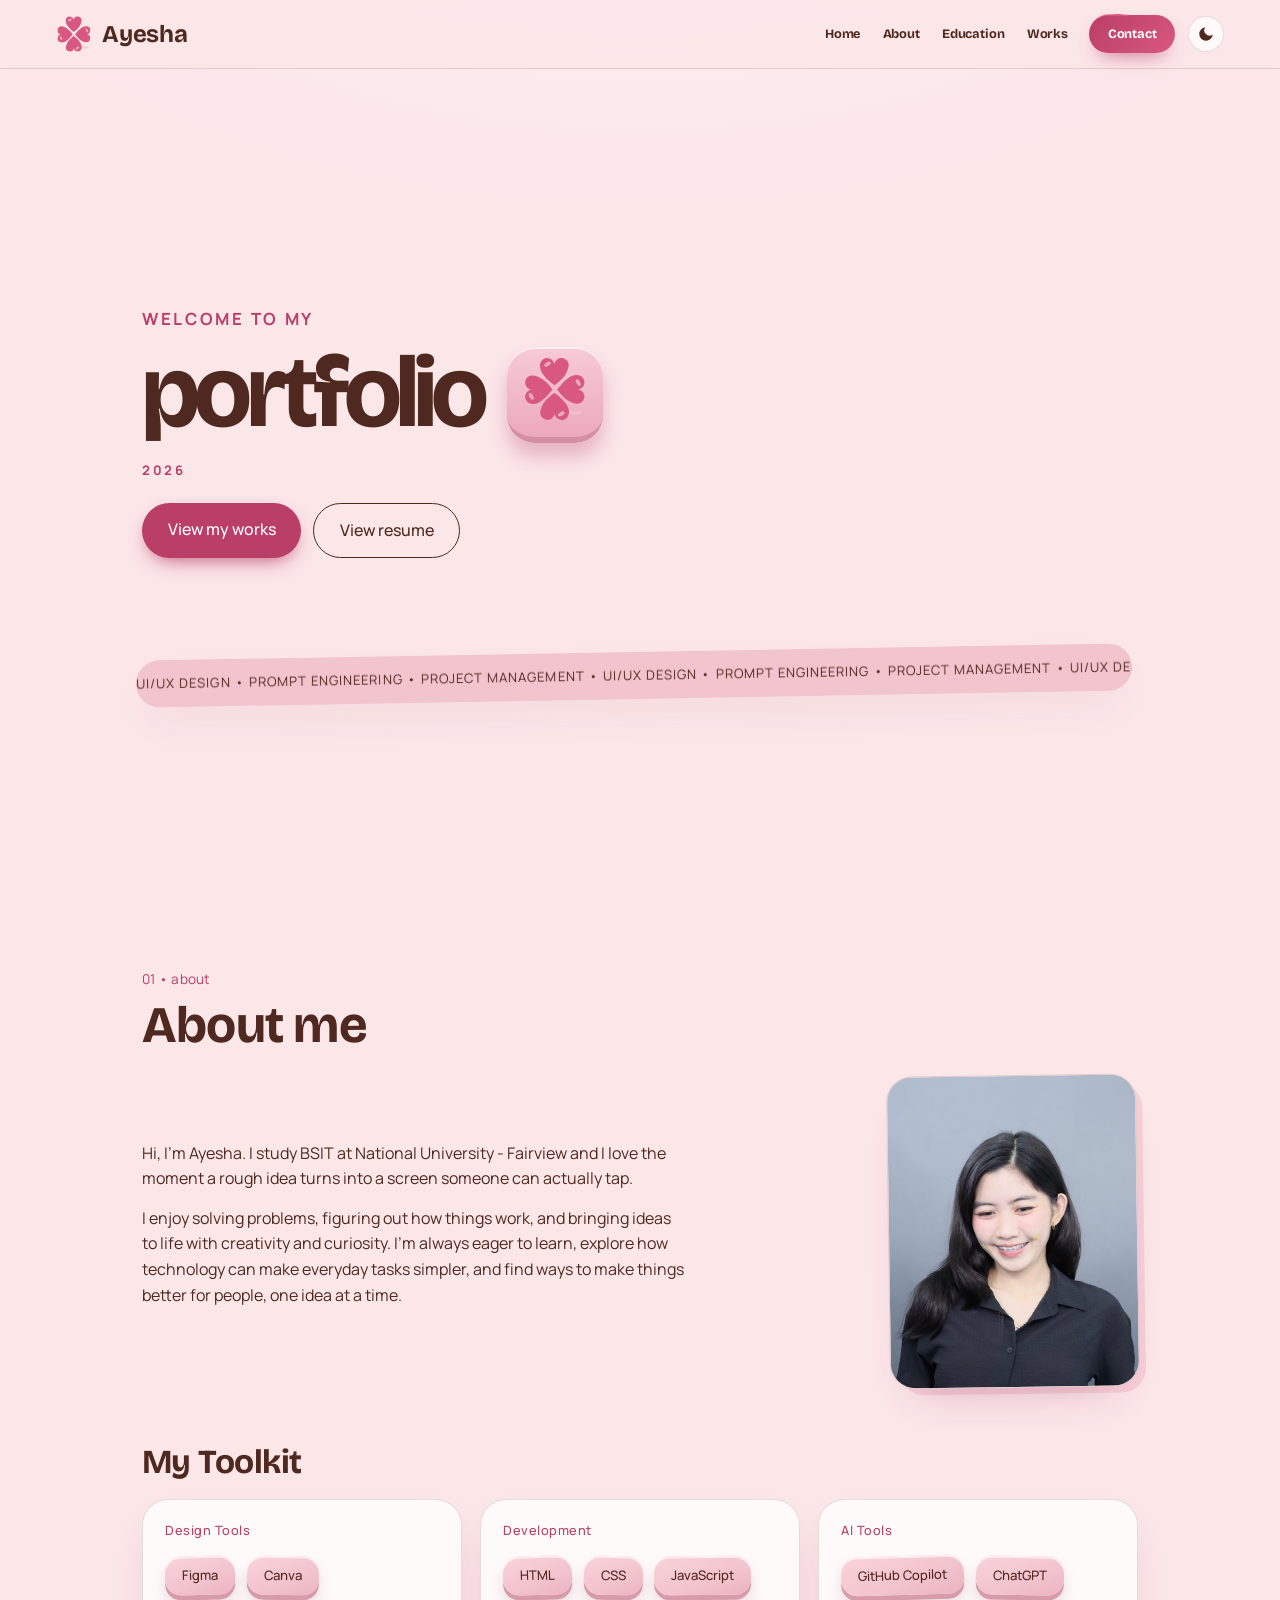
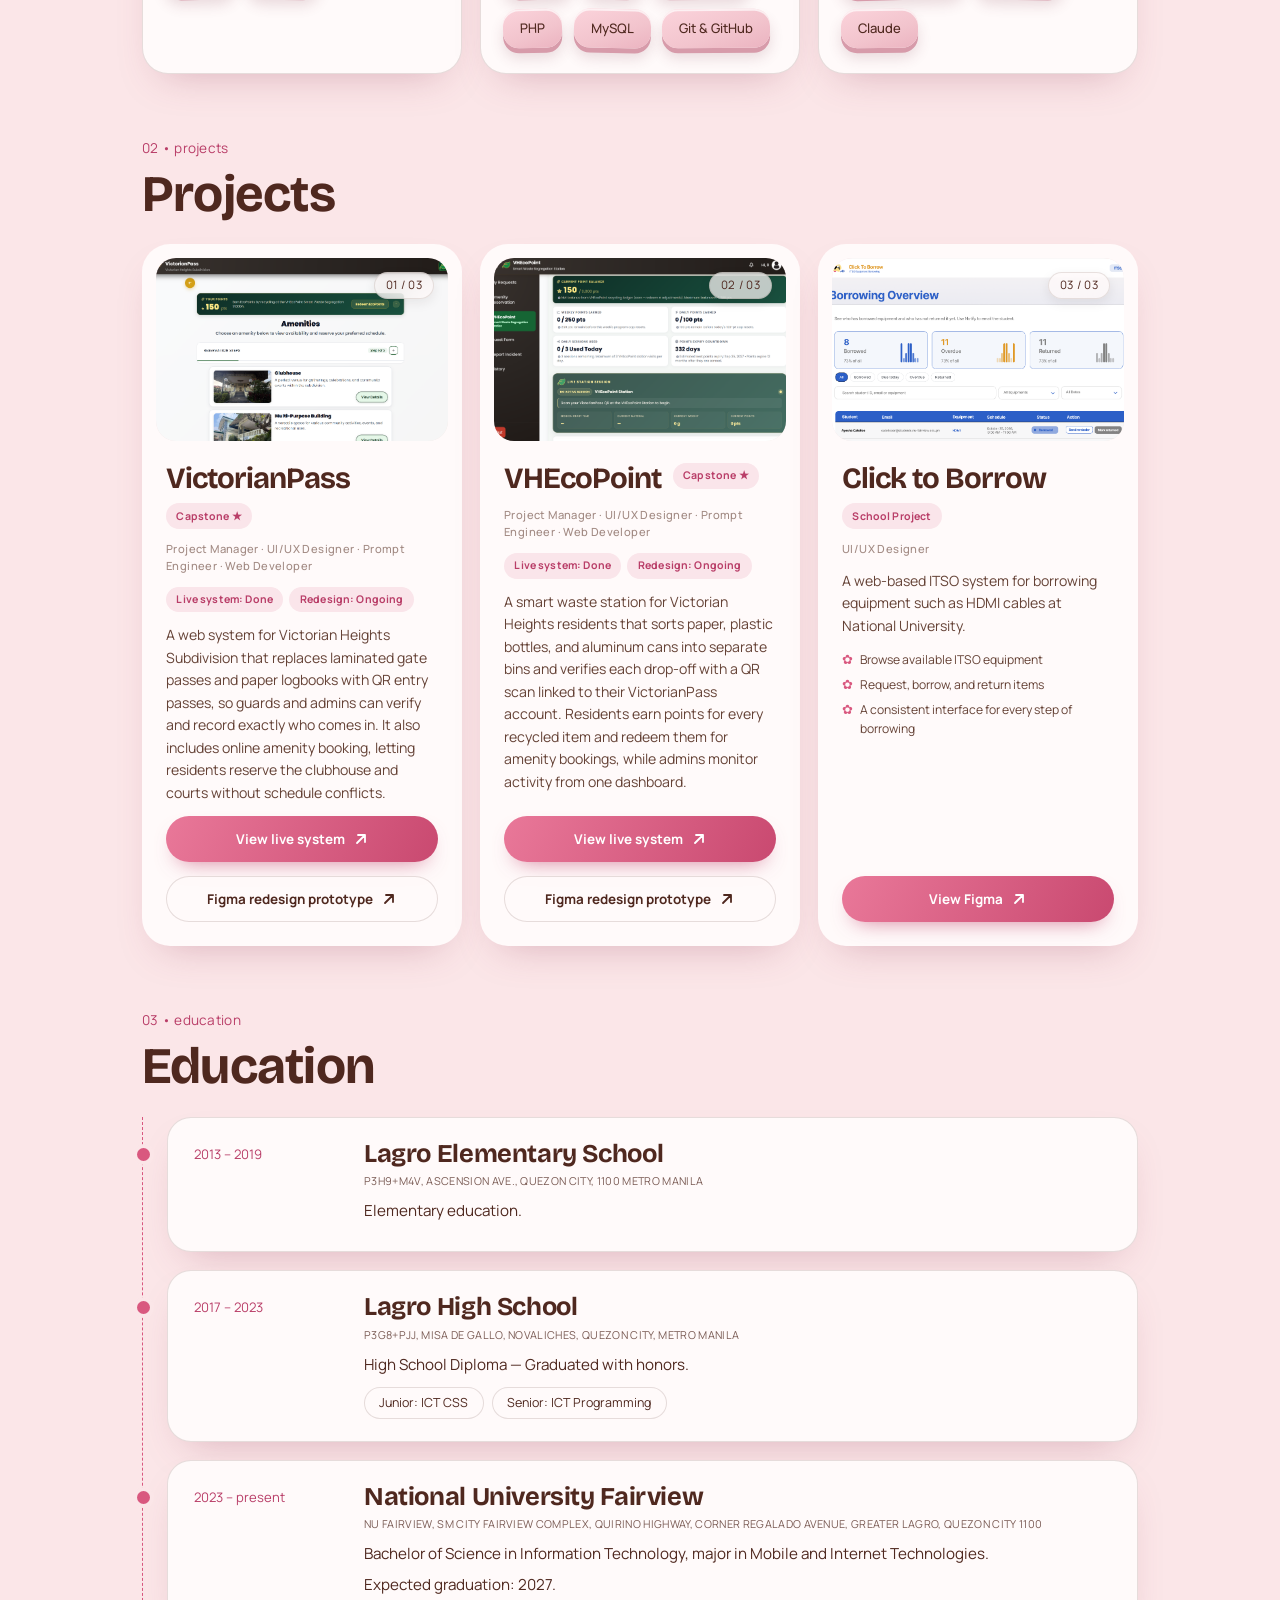
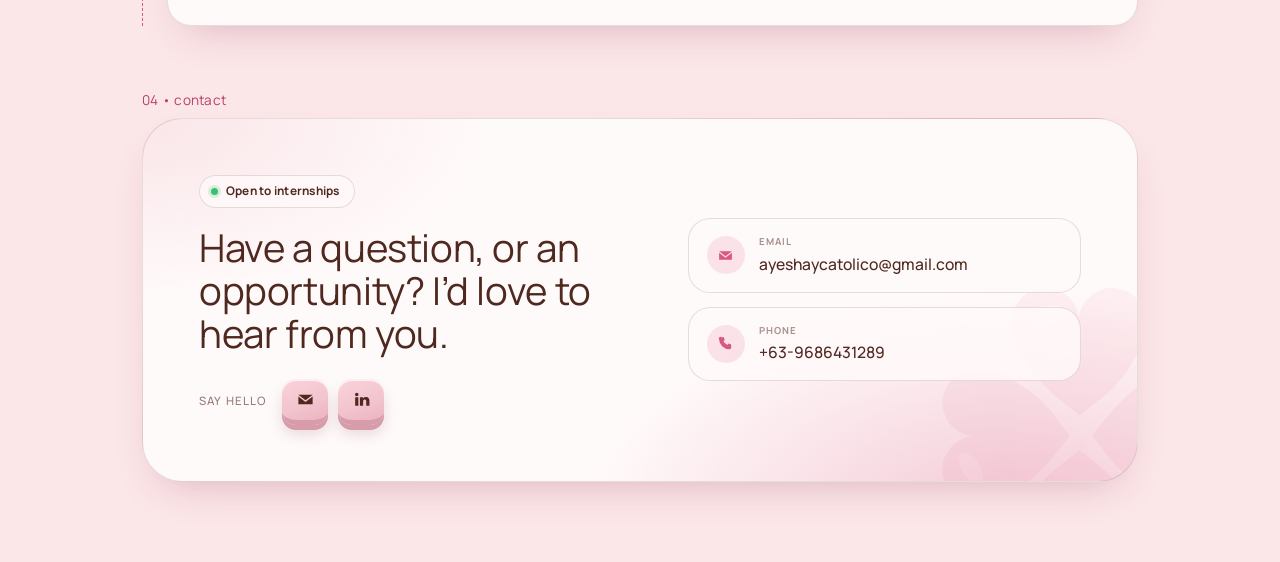
==== commit e7a84fde: "Improve portfolio project cards Co-authored-by: Copilot <223556219+Copilot@users.noreply.github.com>" ====
--- a/index.html
+++ b/index.html
@@ -134,18 +134,22 @@
               <em class="idx" aria-hidden="true">01 / 03</em>
             </div>
             <div class="pbody">
-              <span class="label">Project Manager · UI/UX Designer · Prompt Engineer</span>
-              <h3>VictorianPass</h3>
-              <span class="status">Capstone ★</span>
-              <p>An online amenity reservation system for residents, with a QR-based entry pass.</p>
-              <ul class="features">
-                <li>QR entry pass for resident reservations</li>
-                <li>Amenities and points redemption</li>
-                <li>Admin tools for reservations and records</li>
-              </ul>
+              <div class="project-title-row">
+                <h3>VictorianPass</h3>
+                <span class="status project-kind">Capstone ★</span>
+              </div>
+              <span class="label project-roles">Project Manager · UI/UX Designer · Prompt Engineer · Web Developer</span>
+              <div class="project-statuses" aria-label="Project status">
+                <span class="status">Live system: Done</span>
+                <span class="status">Redesign: Ongoing</span>
+              </div>
+              <p>A web system for Victorian Heights Subdivision that replaces laminated gate passes and paper logbooks with QR entry passes, so guards and admins can verify and record exactly who comes in. It also includes online amenity booking, letting residents reserve the clubhouse and courts without schedule conflicts.</p>
               <div class="project-footer">
-                <a class="project-cta" href="https://www.figma.com/design/mjvwCQ5ZLUu4yroaiG8HYk/VictorianPass-with-VHEcoPoint?node-id=0-1&amp;t=l1NrziGT2Hfx7G3B-0" target="_blank" rel="noopener noreferrer">
-                  View Figma <svg class="project-arrow" viewBox="0 0 16 16" aria-hidden="true" focusable="false"><path d="M4 12 12 4M5 4h7v7" fill="none" stroke="currentColor" stroke-linecap="round" stroke-linejoin="round" stroke-width="1.8"/></svg>
+                <a class="project-cta" href="https://deeppink-wren-292489.hostingersite.com/" target="_blank" rel="noopener noreferrer">
+                  View live system <svg class="project-arrow" viewBox="0 0 16 16" aria-hidden="true" focusable="false"><path d="M4 12 12 4M5 4h7v7" fill="none" stroke="currentColor" stroke-linecap="round" stroke-linejoin="round" stroke-width="1.8"/></svg>
+                </a>
+                <a class="project-cta project-cta-secondary" href="https://www.figma.com/design/mjvwCQ5ZLUu4yroaiG8HYk/VictorianPass-with-VHEcoPoint?node-id=0-1&amp;t=l1NrziGT2Hfx7G3B-0" target="_blank" rel="noopener noreferrer">
+                  Figma redesign prototype <svg class="project-arrow" viewBox="0 0 16 16" aria-hidden="true" focusable="false"><path d="M4 12 12 4M5 4h7v7" fill="none" stroke="currentColor" stroke-linecap="round" stroke-linejoin="round" stroke-width="1.8"/></svg>
                 </a>
               </div>
             </div>
@@ -159,19 +163,22 @@
               <em class="idx" aria-hidden="true">02 / 03</em>
             </div>
             <div class="pbody">
-              <span class="label">Project Manager · UI/UX Designer · Prompt Engineer</span>
-              <h3>VHEcoPoint</h3>
-              <span class="status">Capstone ★</span>
-              <p>A smart waste segregation station with a QR-based reward system. This is our capstone project.</p>
-              <ul class="features">
-                <li>QR-verified waste drop-offs</li>
-                <li>Track waste by category</li>
-                <li>Earn points for recycling</li>
-                <li>Admin monitoring screens</li>
-              </ul>
+              <div class="project-title-row">
+                <h3>VHEcoPoint</h3>
+                <span class="status project-kind">Capstone ★</span>
+              </div>
+              <span class="label project-roles">Project Manager · UI/UX Designer · Prompt Engineer · Web Developer</span>
+              <div class="project-statuses" aria-label="Project status">
+                <span class="status">Live system: Done</span>
+                <span class="status">Redesign: Ongoing</span>
+              </div>
+              <p>A smart waste station for Victorian Heights residents that sorts paper, plastic bottles, and aluminum cans into separate bins and verifies each drop-off with a QR scan linked to their VictorianPass account. Residents earn points for every recycled item and redeem them for amenity bookings, while admins monitor activity from one dashboard.</p>
               <div class="project-footer">
-                <a class="project-cta" href="https://www.figma.com/design/mjvwCQ5ZLUu4yroaiG8HYk/VictorianPass-with-VHEcoPoint?node-id=0-1&amp;t=l1NrziGT2Hfx7G3B-0" target="_blank" rel="noopener noreferrer">
-                  View Figma <svg class="project-arrow" viewBox="0 0 16 16" aria-hidden="true" focusable="false"><path d="M4 12 12 4M5 4h7v7" fill="none" stroke="currentColor" stroke-linecap="round" stroke-linejoin="round" stroke-width="1.8"/></svg>
+                <a class="project-cta" href="https://deeppink-wren-292489.hostingersite.com/" target="_blank" rel="noopener noreferrer">
+                  View live system <svg class="project-arrow" viewBox="0 0 16 16" aria-hidden="true" focusable="false"><path d="M4 12 12 4M5 4h7v7" fill="none" stroke="currentColor" stroke-linecap="round" stroke-linejoin="round" stroke-width="1.8"/></svg>
+                </a>
+                <a class="project-cta project-cta-secondary" href="https://www.figma.com/design/mjvwCQ5ZLUu4yroaiG8HYk/VictorianPass-with-VHEcoPoint?node-id=0-1&amp;t=l1NrziGT2Hfx7G3B-0" target="_blank" rel="noopener noreferrer">
+                  Figma redesign prototype <svg class="project-arrow" viewBox="0 0 16 16" aria-hidden="true" focusable="false"><path d="M4 12 12 4M5 4h7v7" fill="none" stroke="currentColor" stroke-linecap="round" stroke-linejoin="round" stroke-width="1.8"/></svg>
                 </a>
               </div>
             </div>
@@ -185,9 +192,11 @@
               <em class="idx" aria-hidden="true">03 / 03</em>
             </div>
             <div class="pbody">
-              <span class="label">UI/UX Designer · Prompt Engineer</span>
-              <h3>Click to Borrow</h3>
-              <span class="status">School Project</span>
+              <div class="project-title-row">
+                <h3>Click to Borrow</h3>
+                <span class="status project-kind">School Project</span>
+              </div>
+              <span class="label project-roles">UI/UX Designer</span>
               <p>A web-based ITSO system for borrowing equipment such as HDMI cables at National University.</p>
               <ul class="features">
                 <li>Browse available ITSO equipment</li>
--- a/css/style.css
+++ b/css/style.css
@@ -934,39 +934,57 @@
   display: flex;
   flex: 1;
   flex-direction: column;
-  gap: 10px;
-  padding: 18px 24px 22px;
+  gap: 12px;
+  padding: 22px 24px 24px;
 }
 
 .proj .label {
-  min-height: 2.4rem;
-  color: var(--rose-strong);
-  font-size: .74rem;
-  letter-spacing: .07em;
+  color: color-mix(in srgb, var(--work-copy) 76%, transparent);
+  font-size: .7rem;
+  letter-spacing: .035em;
   line-height: 1.5;
+}
+
+.project-title-row {
+  display: flex;
+  flex-wrap: wrap;
+  align-items: center;
+  gap: 8px 12px;
 }
 
 .proj h3 {
   margin: 0;
-  font-size: 1.7rem;
+  font-size: clamp(1.7rem, 2.3vw, 2rem);
+  letter-spacing: -.035em;
+  line-height: 1.1;
+}
+
+.project-kind {
+  font-size: .66rem;
 }
 
 .status {
   align-self: flex-start;
-  padding: .3rem .72rem;
+  padding: .28rem .65rem;
   border-radius: 99px;
   background: color-mix(in srgb, var(--rose) 13%, var(--card));
   color: var(--rose-strong);
-  font-size: .72rem;
+  font-size: .66rem;
   font-weight: 700;
-  letter-spacing: .02em;
+  letter-spacing: .015em;
+}
+
+.project-statuses {
+  display: flex;
+  flex-wrap: wrap;
+  gap: 6px;
 }
 
 .proj p {
   margin: 0;
   color: var(--work-copy);
-  font-size: .81rem;
-  line-height: 1.65;
+  font-size: .88rem;
+  line-height: 1.6;
 }
 
 .features {
@@ -981,8 +999,8 @@
   position: relative;
   padding-left: 18px;
   color: var(--work-copy);
-  font-size: .77rem;
-  line-height: 1.5;
+  font-size: .76rem;
+  line-height: 1.55;
 }
 
 .features li::before {
@@ -1033,6 +1051,18 @@
 .project-cta:hover {
   box-shadow: 0 13px 24px -11px rgba(190, 58, 100, .82);
   transform: translateY(-2px);
+}
+
+.project-cta-secondary {
+  border: 1px solid var(--line);
+  background: color-mix(in srgb, var(--card) 86%, transparent);
+  box-shadow: none;
+  color: var(--ink);
+}
+
+.project-cta-secondary:hover {
+  border-color: var(--rose);
+  box-shadow: 0 8px 18px -12px var(--rose-strong);
 }
 
 .project-cta:focus-visible,
@@ -1866,6 +1896,21 @@
   }
 }
 
+@media (max-width: 820px) and (max-height: 600px) {
+  header.nav nav#navmenu {
+    justify-content: flex-start;
+    padding-top: calc(84px + env(safe-area-inset-top, 0px));
+  }
+
+  header.nav nav#navmenu > a {
+    font-size: clamp(1.8rem, 8vh, 2.75rem);
+  }
+
+  #navmenu .menu-kicker {
+    margin-bottom: clamp(8px, 2vh, 16px);
+  }
+}
+
 @media (max-width: 720px) {
   .grid {
     grid-template-columns: minmax(0, 1fr);
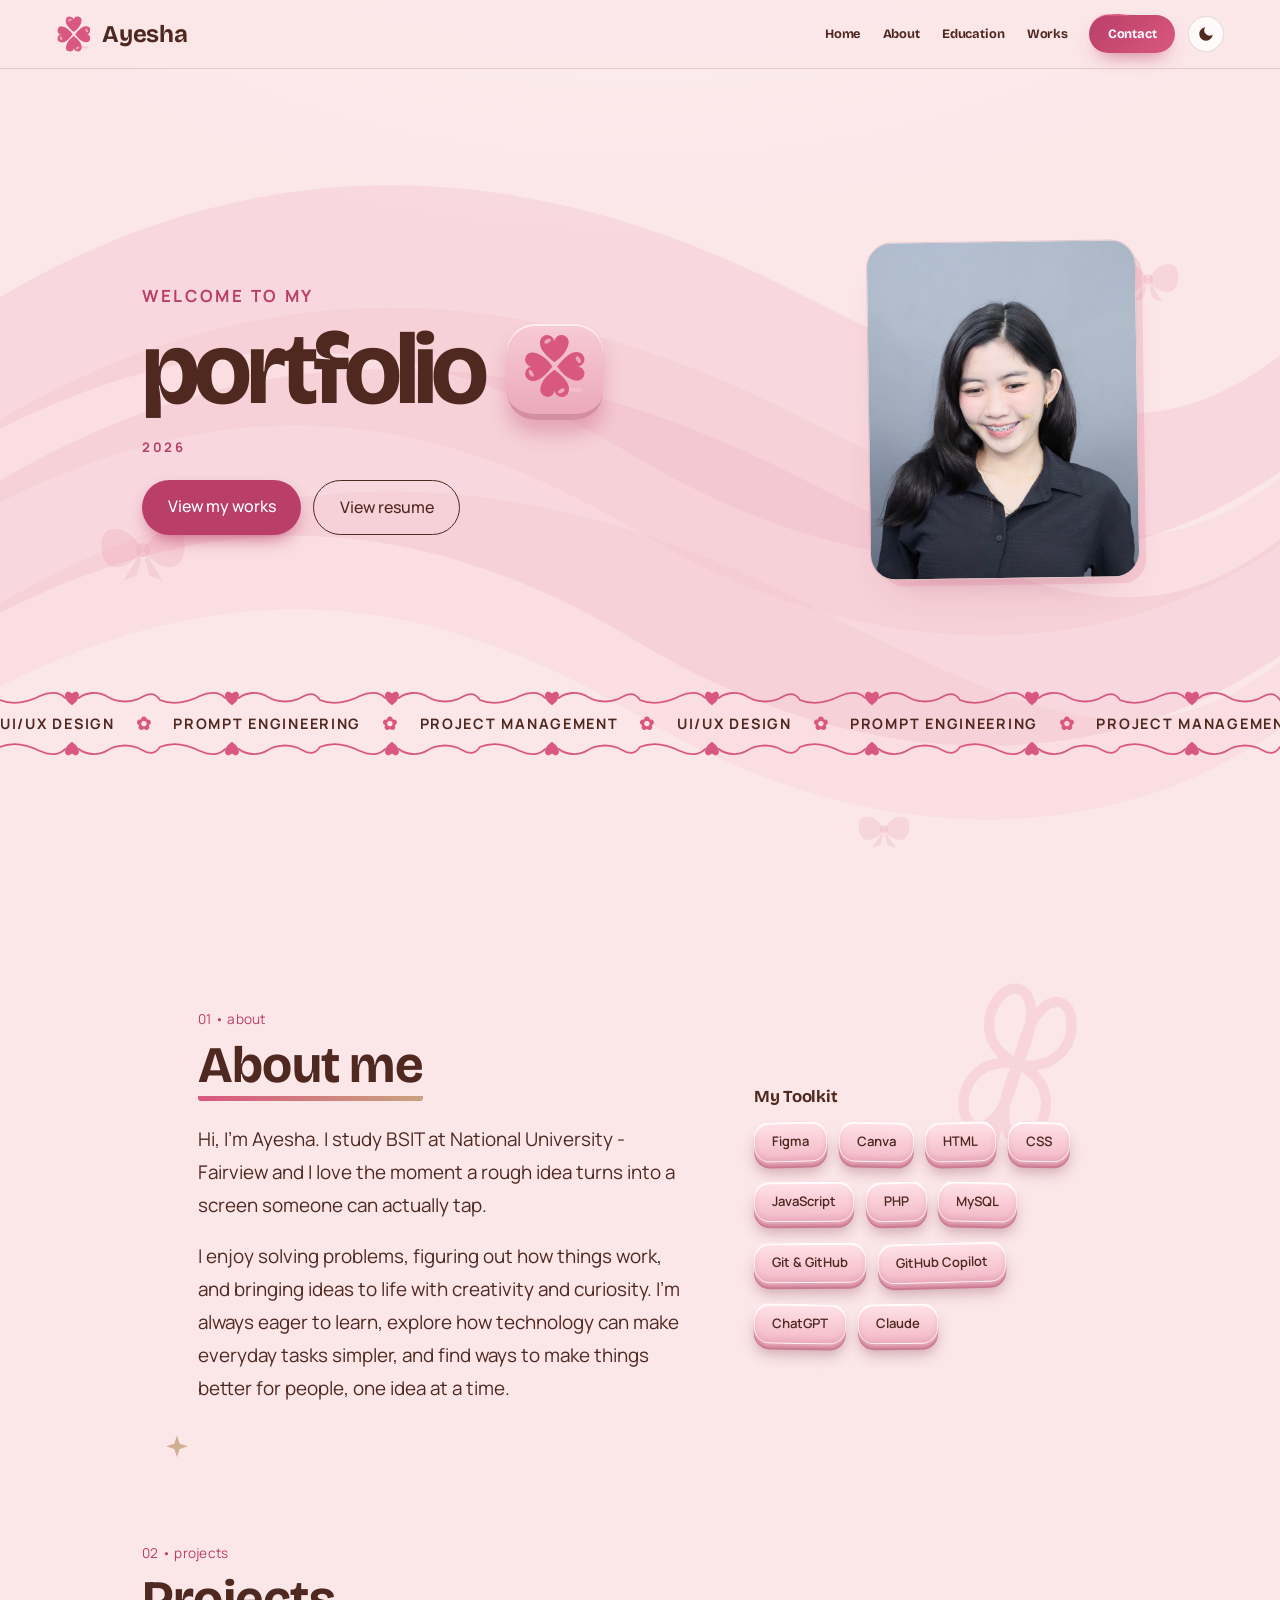
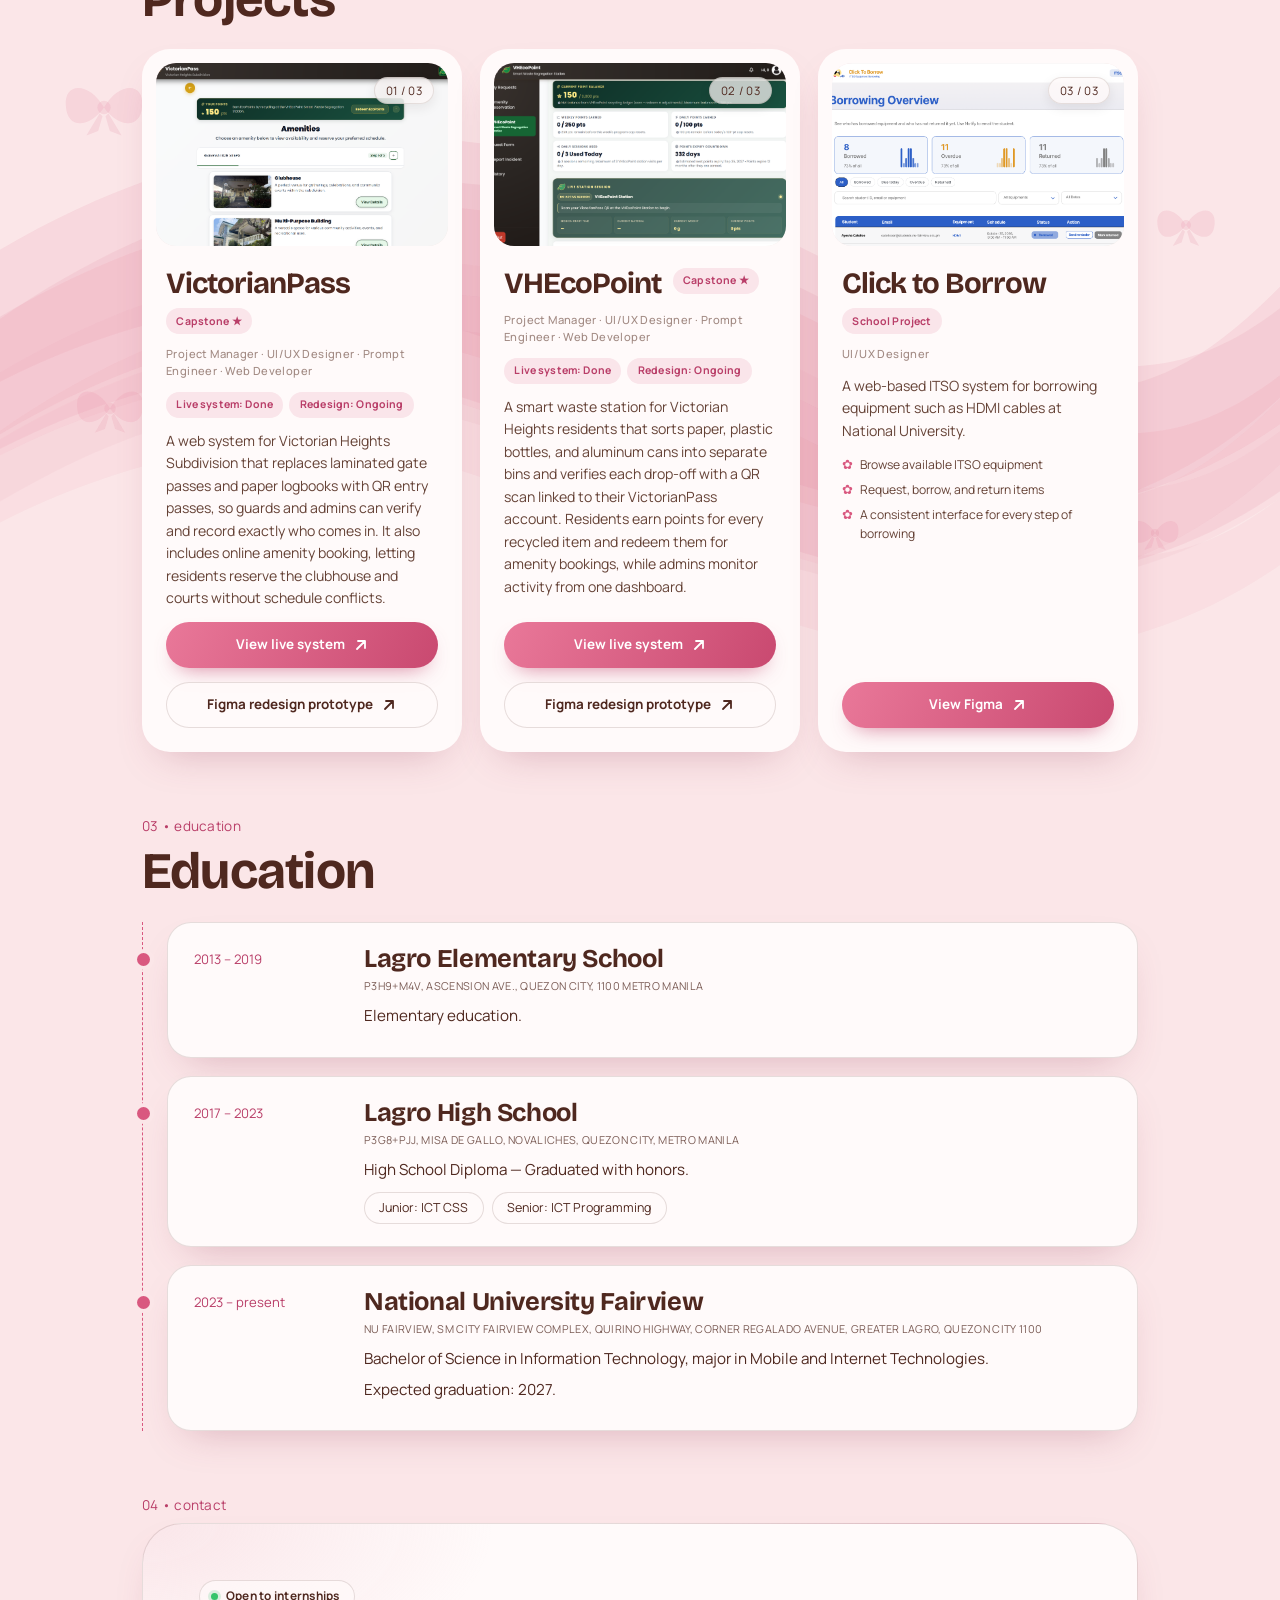
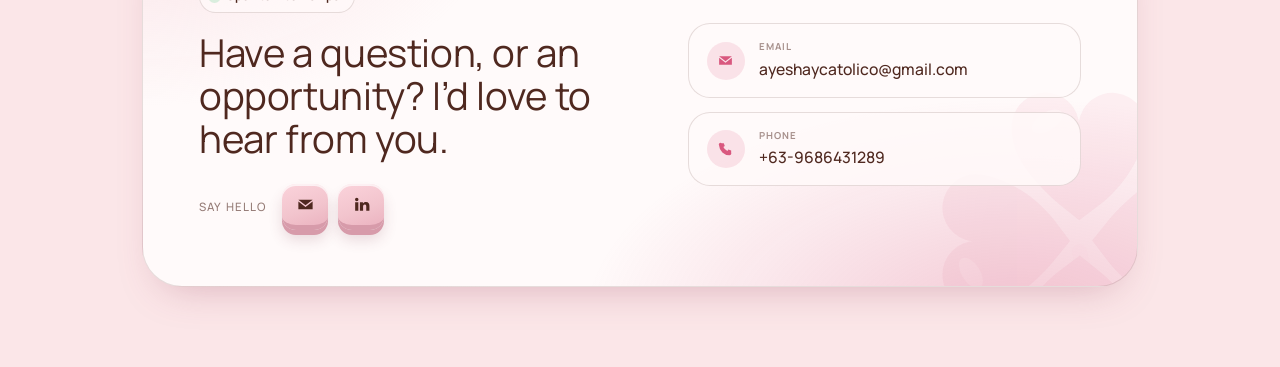
==== commit 1c7f983a: "redesign" ====
--- a/index.html
+++ b/index.html
@@ -62,39 +62,39 @@
             </button>
           </div>
         </div>
+        <figure class="portrait">
+          <img src="assets/photo.jpeg" alt="Ayesha Ysabelle Catolico" width="800" height="1000">
+        </figure>
         <div class="ticker" aria-hidden="true">
+          <div class="ticker-band">
           <div class="track">
-            <span>UI/UX DESIGN • PROMPT ENGINEERING • PROJECT MANAGEMENT • UI/UX DESIGN • PROMPT ENGINEERING • PROJECT MANAGEMENT • UI/UX DESIGN • PROMPT ENGINEERING • PROJECT MANAGEMENT • </span>
-            <span>UI/UX DESIGN • PROMPT ENGINEERING • PROJECT MANAGEMENT • UI/UX DESIGN • PROMPT ENGINEERING • PROJECT MANAGEMENT • UI/UX DESIGN • PROMPT ENGINEERING • PROJECT MANAGEMENT • </span>
+            <span><b>UI/UX DESIGN</b><i></i><b>PROMPT ENGINEERING</b><i></i><b>PROJECT MANAGEMENT</b><i></i><b>UI/UX DESIGN</b><i></i><b>PROMPT ENGINEERING</b><i></i><b>PROJECT MANAGEMENT</b><i></i><b>UI/UX DESIGN</b><i></i><b>PROMPT ENGINEERING</b><i></i><b>PROJECT MANAGEMENT</b><i></i></span>
+            <span><b>UI/UX DESIGN</b><i></i><b>PROMPT ENGINEERING</b><i></i><b>PROJECT MANAGEMENT</b><i></i><b>UI/UX DESIGN</b><i></i><b>PROMPT ENGINEERING</b><i></i><b>PROJECT MANAGEMENT</b><i></i><b>UI/UX DESIGN</b><i></i><b>PROMPT ENGINEERING</b><i></i><b>PROJECT MANAGEMENT</b><i></i></span>
+          </div>
           </div>
         </div>
       </section>
 
       <section id="about">
-        <span class="eyebrow">01 • about</span>
-        <h2 class="serif">About me</h2>
+        <div class="about-deco" aria-hidden="true"></div>
         <div class="about">
           <div class="about-copy">
+            <span class="eyebrow">01 • about</span>
+            <h2 class="serif">About me</h2>
             <p>Hi, I’m Ayesha. I study BSIT at National University - Fairview and I love the moment a rough idea turns into a screen someone can actually tap.</p>
             <p>I enjoy solving problems, figuring out how things work, and bringing ideas to life with creativity and curiosity. I’m always eager to learn, explore how technology can make everyday tasks simpler, and find ways to make things better for people, one idea at a time.</p>
           </div>
-          <figure class="portrait">
-            <img src="assets/photo.jpeg" alt="Ayesha Ysabelle Catolico" width="800" height="1000">
-          </figure>
-        </div>
-
-        <div class="tools">
+
+          <div class="tools">
           <h3 class="serif tools-title">My Toolkit</h3>
           <div class="toolbox">
             <div class="tgroup">
-              <span class="label">Design Tools</span>
               <div class="keys">
                 <span class="tkey">Figma</span>
                 <span class="tkey">Canva</span>
               </div>
             </div>
             <div class="tgroup">
-              <span class="label">Development</span>
               <div class="keys">
                 <span class="tkey">HTML</span>
                 <span class="tkey">CSS</span>
@@ -105,7 +105,6 @@
               </div>
             </div>
             <div class="tgroup">
-              <span class="label">AI Tools</span>
               <div class="keys">
                 <span class="tkey">GitHub Copilot</span>
                 <span class="tkey">ChatGPT</span>
@@ -113,6 +112,7 @@
               </div>
             </div>
           </div>
+        </div>
         </div>
       </section>
 
--- a/css/style.css
+++ b/css/style.css
@@ -12,6 +12,8 @@
 /* 1. Tokens ---------------------------------------------------------------- */
 
 :root {
+  --deco-ribbon: url("data:image/svg+xml,%3Csvg xmlns=%22http://www.w3.org/2000/svg%22 viewBox=%220 0 600 300%22%3E%3Cg fill=%22%23D9587F%22%3E%3Cpath fill-opacity=%22.16%22 d=%22M0 150 C120 60 240 60 360 120 S520 200 600 110 L600 160 C520 250 400 250 300 190 S110 130 0 200Z%22/%3E%3Cpath fill-opacity=%22.09%22 d=%22M0 200 C120 110 240 110 360 170 S520 250 600 160 L600 190 C520 280 400 280 300 220 S110 160 0 230Z%22/%3E%3C/g%3E%3C/svg%3E");
+  --deco-bow: url("data:image/svg+xml,%3Csvg xmlns=%22http://www.w3.org/2000/svg%22 viewBox=%220 0 120 80%22%3E%3Cg fill=%22%23D9587F%22 fill-opacity=%22.2%22%3E%3Cpath d=%22M60 40 C40 5 5 5 8 38 C10 70 40 68 60 40Z%22/%3E%3Cpath d=%22M60 40 C80 5 115 5 112 38 C110 70 80 68 60 40Z%22/%3E%3Ccircle cx=%2260%22 cy=%2240%22 r=%229%22/%3E%3Cpath d=%22M54 48 L36 78 L52 72 L58 52Z%22/%3E%3Cpath d=%22M66 48 L84 78 L68 72 L62 52Z%22/%3E%3C/g%3E%3C/svg%3E");
   --bg: #FBE6E8;
   --glow: #FFF6F6;
   --card: #FFFAFA;
@@ -115,6 +117,25 @@
   scroll-padding-top: 5.5rem;
 }
 
+html,
+body {
+  overflow-x: clip;
+}
+
+/* Page-wide ribbon and bow decoration behind everything. */
+body::before {
+  content: "";
+  position: fixed;
+  z-index: -1;
+  inset: 0;
+  pointer-events: none;
+  opacity: .6;
+  background-image: url("data:image/svg+xml,%3Csvg xmlns=%22http://www.w3.org/2000/svg%22 viewBox=%220 0 600 300%22%3E%3Cg fill=%22%23D9587F%22%3E%3Cpath fill-opacity=%22.16%22 d=%22M0 150 C120 60 240 60 360 120 S520 200 600 110 L600 160 C520 250 400 250 300 190 S110 130 0 200Z%22/%3E%3Cpath fill-opacity=%22.09%22 d=%22M0 200 C120 110 240 110 360 170 S520 250 600 160 L600 190 C520 280 400 280 300 220 S110 160 0 230Z%22/%3E%3C/g%3E%3C/svg%3E"), url("data:image/svg+xml,%3Csvg xmlns=%22http://www.w3.org/2000/svg%22 viewBox=%220 0 600 300%22%3E%3Cg fill=%22%23D9587F%22%3E%3Cpath fill-opacity=%22.16%22 d=%22M0 150 C120 60 240 60 360 120 S520 200 600 110 L600 160 C520 250 400 250 300 190 S110 130 0 200Z%22/%3E%3Cpath fill-opacity=%22.09%22 d=%22M0 200 C120 110 240 110 360 170 S520 250 600 160 L600 190 C520 280 400 280 300 220 S110 160 0 230Z%22/%3E%3C/g%3E%3C/svg%3E"), url("data:image/svg+xml,%3Csvg xmlns=%22http://www.w3.org/2000/svg%22 viewBox=%220 0 120 80%22%3E%3Cg fill=%22%23D9587F%22 fill-opacity=%22.2%22%3E%3Cpath d=%22M60 40 C40 5 5 5 8 38 C10 70 40 68 60 40Z%22/%3E%3Cpath d=%22M60 40 C80 5 115 5 112 38 C110 70 80 68 60 40Z%22/%3E%3Ccircle cx=%2260%22 cy=%2240%22 r=%229%22/%3E%3Cpath d=%22M54 48 L36 78 L52 72 L58 52Z%22/%3E%3Cpath d=%22M66 48 L84 78 L68 72 L62 52Z%22/%3E%3C/g%3E%3C/svg%3E"), url("data:image/svg+xml,%3Csvg xmlns=%22http://www.w3.org/2000/svg%22 viewBox=%220 0 120 80%22%3E%3Cg fill=%22%23D9587F%22 fill-opacity=%22.2%22%3E%3Cpath d=%22M60 40 C40 5 5 5 8 38 C10 70 40 68 60 40Z%22/%3E%3Cpath d=%22M60 40 C80 5 115 5 112 38 C110 70 80 68 60 40Z%22/%3E%3Ccircle cx=%2260%22 cy=%2240%22 r=%229%22/%3E%3Cpath d=%22M54 48 L36 78 L52 72 L58 52Z%22/%3E%3Cpath d=%22M66 48 L84 78 L68 72 L62 52Z%22/%3E%3C/g%3E%3C/svg%3E"), url("data:image/svg+xml,%3Csvg xmlns=%22http://www.w3.org/2000/svg%22 viewBox=%220 0 120 80%22%3E%3Cg fill=%22%23D9587F%22 fill-opacity=%22.2%22%3E%3Cpath d=%22M60 40 C40 5 5 5 8 38 C10 70 40 68 60 40Z%22/%3E%3Cpath d=%22M60 40 C80 5 115 5 112 38 C110 70 80 68 60 40Z%22/%3E%3Ccircle cx=%2260%22 cy=%2240%22 r=%229%22/%3E%3Cpath d=%22M54 48 L36 78 L52 72 L58 52Z%22/%3E%3Cpath d=%22M66 48 L84 78 L68 72 L62 52Z%22/%3E%3C/g%3E%3C/svg%3E");
+  background-repeat: no-repeat;
+  background-size: 115% auto, 115% auto, 96px auto, 70px auto, 58px auto;
+  background-position: 50% -4%, 50% 108%, 8% 62%, 92% 30%, 70% 94%;
+}
+
 body {
   min-height: 100vh;
   margin: 0;
@@ -522,7 +543,7 @@
 .hero.cover {
   position: relative;
   display: grid;
-  grid-template-columns: minmax(0, 1fr);
+  grid-template-columns: minmax(0, 1fr) minmax(200px, 270px);
   align-items: center;
   align-content: center;
   gap: clamp(30px, 5vw, 64px);
@@ -534,6 +555,10 @@
 .hero.cover > * {
   position: relative;
   z-index: 1;
+}
+
+.hero.cover > .ticker {
+  grid-column: 1 / -1;
 }
 
 .cover-copy {
@@ -712,19 +737,22 @@
 /* 5. Ticker ---------------------------------------------------------------- */
 
 .ticker {
-  width: 100%;
+  position: relative;
+  width: 100vw;
   min-width: 0;
+  margin: 40px 0 0 calc(50% - 50vw);
+}
+
+/* Full-bleed strip with no fill; the curly lines and text carry the design. */
+.ticker-band {
+  position: relative;
   overflow: hidden;
-  margin: 30px -6px 0;
-  padding: 13px 0;
-  border-radius: 99px;
-  background: var(--cloud);
-  box-shadow: var(--shadow);
-  color: #4F281F;
-  transform: rotate(-1deg);
+  padding: 30px 0;
+  color: var(--ink);
 }
 
 .track {
+  position: relative;
   display: flex;
   width: max-content;
   animation: tick 32s linear infinite;
@@ -736,12 +764,52 @@
   animation-play-state: paused;
 }
 
+/* Asymmetric curly line, heart, curly line (repeats every 160px), above and below the text. It is part of the track, so it travels with it. */
+.track::before,
+.track::after {
+  content: "";
+  position: absolute;
+  right: 0;
+  left: 0;
+  height: 24px;
+  background: url("data:image/svg+xml,%3Csvg xmlns=%22http://www.w3.org/2000/svg%22 width=%22160%22 height=%2224%22 viewBox=%220 0 160 24%22%3E%3Cg fill=%22none%22 stroke=%22%23D9587F%22 stroke-width=%221.8%22 stroke-linecap=%22round%22%3E%3Cpath d=%22M0 14C12 19 26 17 40 10C50 5 60 6 65 12%22/%3E%3Cpath d=%22M79 12C86 6 98 5 108 11C118 17 132 17 142 11C150 6 156 8 160 14%22/%3E%3C/g%3E%3Cpath transform=%22translate%2872 13%29 scale%281.8%29 translate%28-36 -10.7%29%22 d=%22M36 14.2c-6.5-4.4-3.6-9.6 0-6.6 3.6-3 6.5 2.2 0 6.6z%22 fill=%22%23D9587F%22/%3E%3C/svg%3E") 0 0 / 160px 24px repeat-x;
+  pointer-events: none;
+}
+
+.track::before {
+  top: -26px;
+}
+
+.track::after {
+  bottom: -26px;
+  transform: scaleY(-1);
+}
+
 .track span {
-  padding-right: 1.4rem;
+  display: flex;
+  align-items: center;
   font-family: var(--font-body);
-  font-size: .82rem;
-  letter-spacing: .08em;
+  font-size: .9rem;
+  font-weight: 700;
+  letter-spacing: .12em;
   white-space: nowrap;
+}
+
+.track b {
+  font-weight: 700;
+}
+
+.track i {
+  flex: none;
+  margin: 0 1.3rem;
+  color: var(--rose);
+  font-size: 1.15rem;
+  font-style: normal;
+  line-height: 1;
+}
+
+.track i::before {
+  content: "\273F";
 }
 
 @keyframes tick {
@@ -763,6 +831,34 @@
 #work {
   position: relative;
   isolation: isolate;
+}
+
+/* Full-bleed ribbons and bows behind the About and Projects sections. */
+.about-deco,
+#work::before {
+  content: "";
+  position: absolute;
+  z-index: -1;
+  top: 0;
+  bottom: 0;
+  left: 50%;
+  width: 100vw;
+  margin-left: -50vw;
+  opacity: .6;
+  pointer-events: none;
+  background-repeat: no-repeat;
+}
+
+.about-deco {
+  background-image: var(--deco-ribbon), var(--deco-ribbon), var(--deco-bow), var(--deco-bow), var(--deco-bow);
+  background-size: 110% auto, 100% auto, 84px auto, 64px auto, 52px auto;
+  background-position: 50% 12%, 50% 105%, 4% 88%, 94% 6%, 48% 98%;
+}
+
+#work::before {
+  background-image: var(--deco-ribbon), var(--deco-ribbon), var(--deco-ribbon), var(--deco-bow), var(--deco-bow), var(--deco-bow), var(--deco-bow), var(--deco-bow);
+  background-size: 115% auto, 105% auto, 115% auto, 88px auto, 66px auto, 76px auto, 54px auto, 70px auto;
+  background-position: 50% 4%, 50% 46%, 50% 96%, 5% 18%, 95% 34%, 6% 58%, 92% 74%, 30% 99%;
 }
 
 #work > :not(.work-petals) {
@@ -1142,74 +1238,133 @@
 
 /* 7. About ----------------------------------------------------------------- */
 
+/* Clover watermark, a floating sparkle and a hand-drawn underline; no panel behind it. */
+#about {
+  position: relative;
+  isolation: isolate;
+  margin-top: clamp(24px, 4vw, 48px);
+  padding: clamp(28px, 5vw, 56px);
+}
+
+#about::before {
+  content: "";
+  position: absolute;
+  top: -30px;
+  right: -20px;
+  width: 280px;
+  height: 280px;
+  background: var(--rose);
+  opacity: .12;
+  pointer-events: none;
+  -webkit-mask: url("../assets/heart-clover.svg") center / contain no-repeat;
+  mask: url("../assets/heart-clover.svg") center / contain no-repeat;
+  transform: rotate(18deg);
+}
+
+#about::after {
+  content: "";
+  position: absolute;
+  bottom: 22px;
+  left: 24px;
+  width: 22px;
+  height: 22px;
+  background: var(--gold);
+  opacity: .8;
+  pointer-events: none;
+  clip-path: polygon(50% 0, 62% 38%, 100% 50%, 62% 62%, 50% 100%, 38% 62%, 0 50%, 38% 38%);
+  animation: about-twinkle 3.2s ease-in-out infinite;
+}
+
+@keyframes about-twinkle {
+  50% {
+    opacity: .35;
+    transform: scale(.7) rotate(45deg);
+  }
+}
+
+#about > * {
+  position: relative;
+  z-index: 1;
+}
+
+#about .eyebrow {
+  margin-top: 0;
+}
+
+#about .eyebrow + h2 {
+  display: inline-block;
+  padding-bottom: 8px;
+  background: linear-gradient(90deg, var(--rose), var(--gold)) left bottom / 100% 5px no-repeat;
+  border-radius: 3px;
+}
+
+@media (prefers-reduced-motion: reduce) {
+  #about::after {
+    animation: none;
+  }
+}
+
+.about p {
+  max-width: none;
+  margin: 0 0 18px;
+  font-size: clamp(1.05rem, 1.5vw, 1.18rem);
+  line-height: 1.75;
+}
+
+/* 8. Toolkit --------------------------------------------------------------- */
+
+/* Lives inside the About section, beside the copy; a tilted 3D deck of key trays. */
 .about {
   display: grid;
-  grid-template-columns: minmax(0, 1.2fr) minmax(200px, .8fr);
-  align-items: center;
-  gap: 32px;
-}
-
-.about p {
-  max-width: 34em;
+  grid-template-columns: minmax(0, 1.5fr) minmax(0, 1fr);
+  align-items: stretch;
+  gap: clamp(28px, 5vw, 64px);
+}
+
+/* Toolkit: no cards and no group labels, just one cluster of keycaps filling the column height. */
+.tools {
+  display: flex;
+  flex-direction: column;
+  align-self: center;
+}
+
+.tools-title {
   margin: 0 0 14px;
-}
-
-.about .portrait {
-  justify-self: end;
-  max-width: 250px;
-}
-
-/* 8. Toolkit --------------------------------------------------------------- */
-
-/* Lives inside the About section. */
-.tools {
-  margin-top: clamp(36px, 5vw, 56px);
-}
-
-.tools-title {
-  margin: 0 0 18px;
-  font-size: clamp(1.6rem, 3.6vw, 2.1rem);
+  font-size: 1.05rem;
 }
 
 .toolbox {
-  display: grid;
-  grid-template-columns: repeat(auto-fit, minmax(250px, 1fr));
-  gap: 18px;
-}
-
-.tgroup {
-  padding: 20px 22px 26px;
-  border: 1px solid var(--line);
-  border-radius: 26px;
-  background: var(--card);
-  box-shadow: var(--shadow);
-}
-
-.tgroup .label {
-  display: block;
-  margin-bottom: 16px;
-  color: var(--rose-strong);
-  opacity: 1;
-}
-
-.keys {
   display: flex;
   flex-wrap: wrap;
-  gap: 14px 12px;
-}
-
+  gap: 20px 12px;
+}
+
+.tgroup,
+.keys {
+  display: contents;
+}
+
+/* Each skill is a chunky keycap: lit top face, thick darker side, soft floor shadow. */
 .tkey {
+  position: relative;
   display: inline-block;
-  padding: .55rem 1.05rem;
+  padding: .55rem 1.05rem .57rem;
+  border: 1px solid rgba(255, 255, 255, .55);
   border-radius: 16px;
-  background: linear-gradient(160deg, #FBD3DB, #F2C4CD 60%, #EBB3C0);
-  box-shadow: inset 0 2px 0 rgba(255, 255, 255, .7), 0 5px 0 #D79BAA, 0 10px 14px rgba(120, 50, 70, .16);
+  background: linear-gradient(180deg, #FFE3E8 0%, #F9CBD5 55%, #F2BAC8 100%);
+  box-shadow:
+    inset 0 2px 0 rgba(255, 255, 255, .9),
+    inset 0 -3px 5px rgba(185, 62, 104, .14),
+    0 2px 0 #E3A3B3,
+    0 4px 0 #D98FA3,
+    0 6px 0 #C97B91,
+    0 12px 14px -2px rgba(120, 50, 70, .35);
   color: #4F281F;
   font-family: var(--font-body);
   font-size: .82rem;
-  font-weight: 500;
+  font-weight: 600;
   transform: rotate(var(--r, 0deg));
-  transition: transform .1s, box-shadow .1s;
+  transition: transform .12s ease, box-shadow .12s ease;
   user-select: none;
 }
 
@@ -1226,12 +1381,23 @@
 }
 
 .tkey:hover {
-  transform: translateY(-2px) rotate(0);
+  transform: translateY(-3px) rotate(0);
+  box-shadow:
+    inset 0 2px 0 rgba(255, 255, 255, .9),
+    inset 0 -3px 5px rgba(185, 62, 104, .14),
+    0 2px 0 #E3A3B3,
+    0 4px 0 #D98FA3,
+    0 6px 0 #C97B91,
+    0 17px 18px -3px rgba(120, 50, 70, .38);
 }
 
 .tkey:active {
-  box-shadow: inset 0 2px 0 rgba(255, 255, 255, .7), 0 0 0 #D79BAA, 0 3px 6px rgba(120, 50, 70, .18);
-  transform: translateY(5px) rotate(0);
+  transform: translateY(6px) rotate(0);
+  box-shadow:
+    inset 0 2px 0 rgba(255, 255, 255, .9),
+    inset 0 -2px 4px rgba(185, 62, 104, .14),
+    0 0 0 #C97B91,
+    0 3px 5px rgba(120, 50, 70, .3);
 }
 
 /* 9. Education ------------------------------------------------------------- */
@@ -1628,6 +1794,16 @@
   }
 }
 
+@media (max-width: 640px) {
+  .about {
+    grid-template-columns: minmax(0, 1fr);
+  }
+
+  .toolbox {
+    gap: 18px 12px;
+  }
+}
+
 @media (max-width: 900px) {
   .hero.cover {
     justify-items: center;
@@ -1672,6 +1848,10 @@
 
   .cover-title-focus {
     font-size: clamp(2.5rem, 13vw, 4rem);
+  }
+
+  .hero.cover > .ticker {
+    order: 3;
   }
 
   .hero.cover > .portrait {
@@ -1916,15 +2096,6 @@
     grid-template-columns: minmax(0, 1fr);
   }
 
-  .about {
-    grid-template-columns: 1fr;
-  }
-
-  .about .portrait {
-    justify-self: center;
-    max-width: 220px;
-  }
-
   .edutl li {
     grid-template-columns: 1fr;
     gap: 6px;
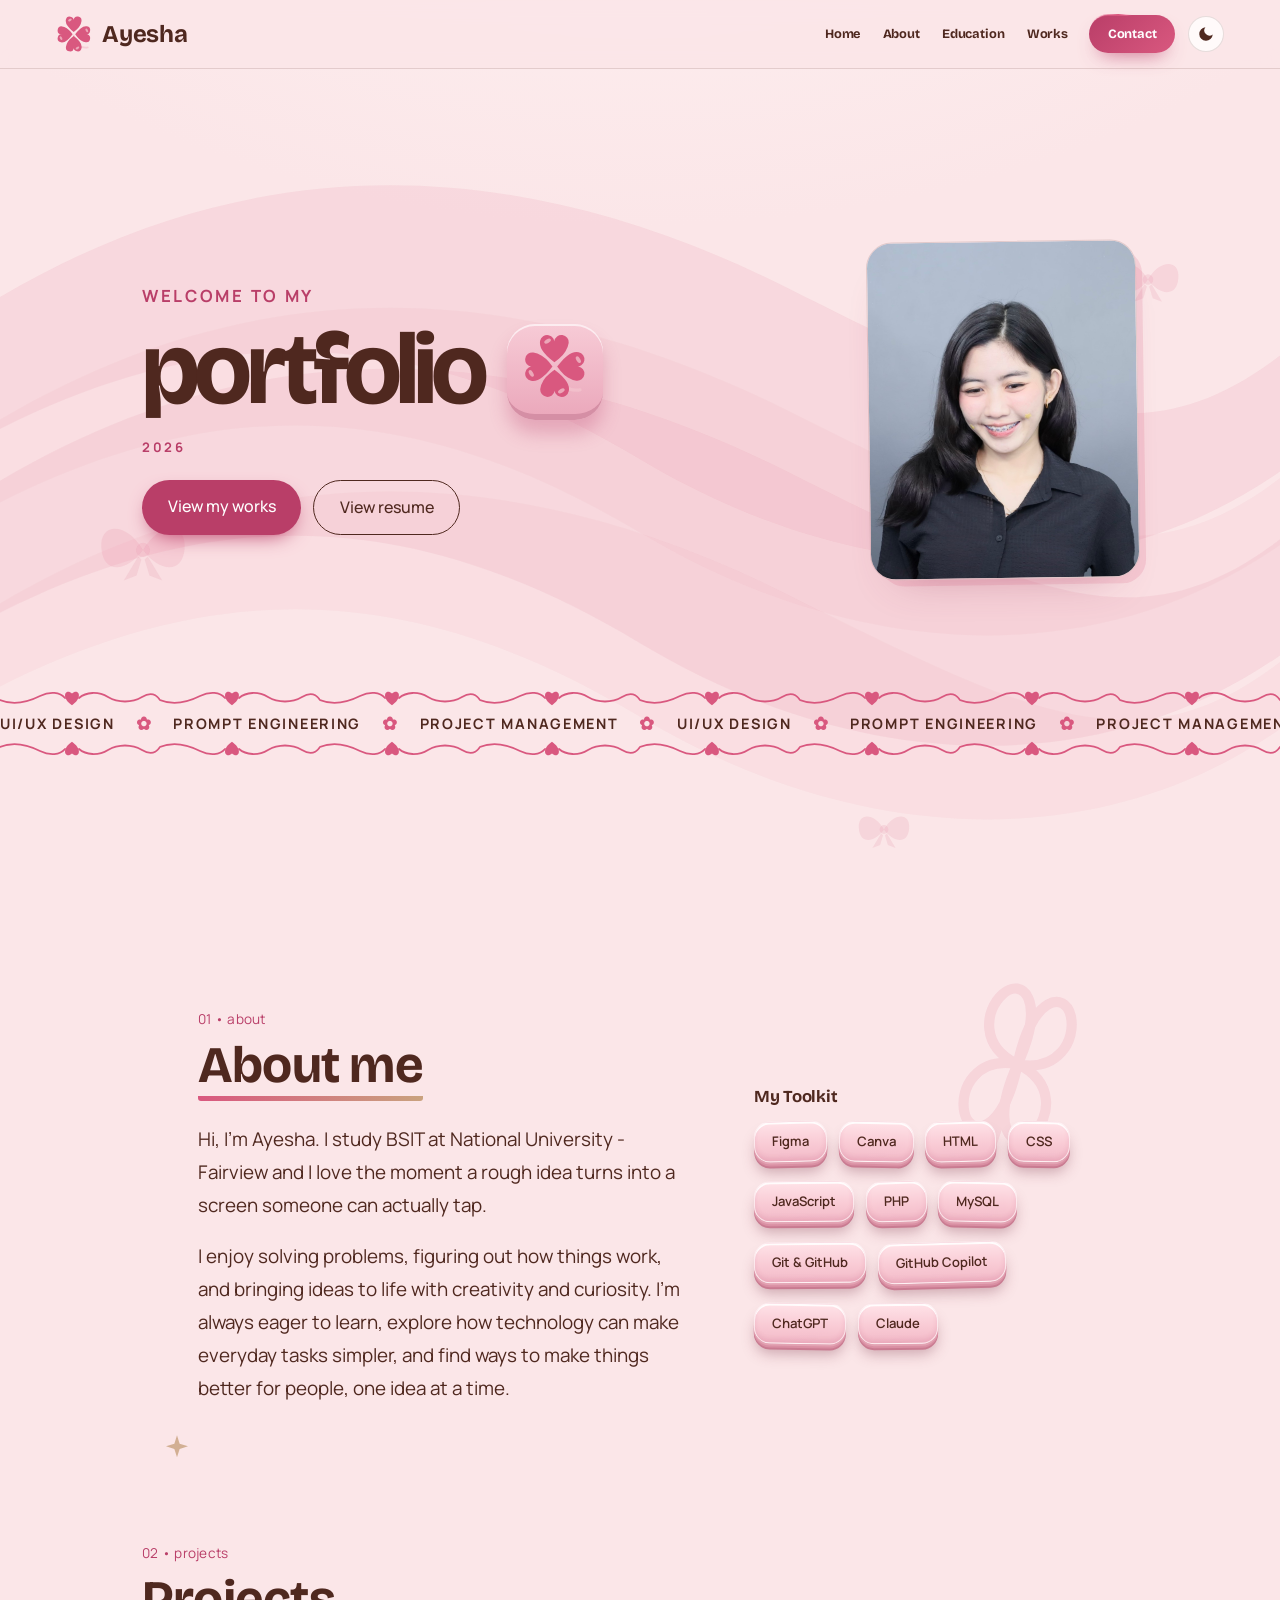
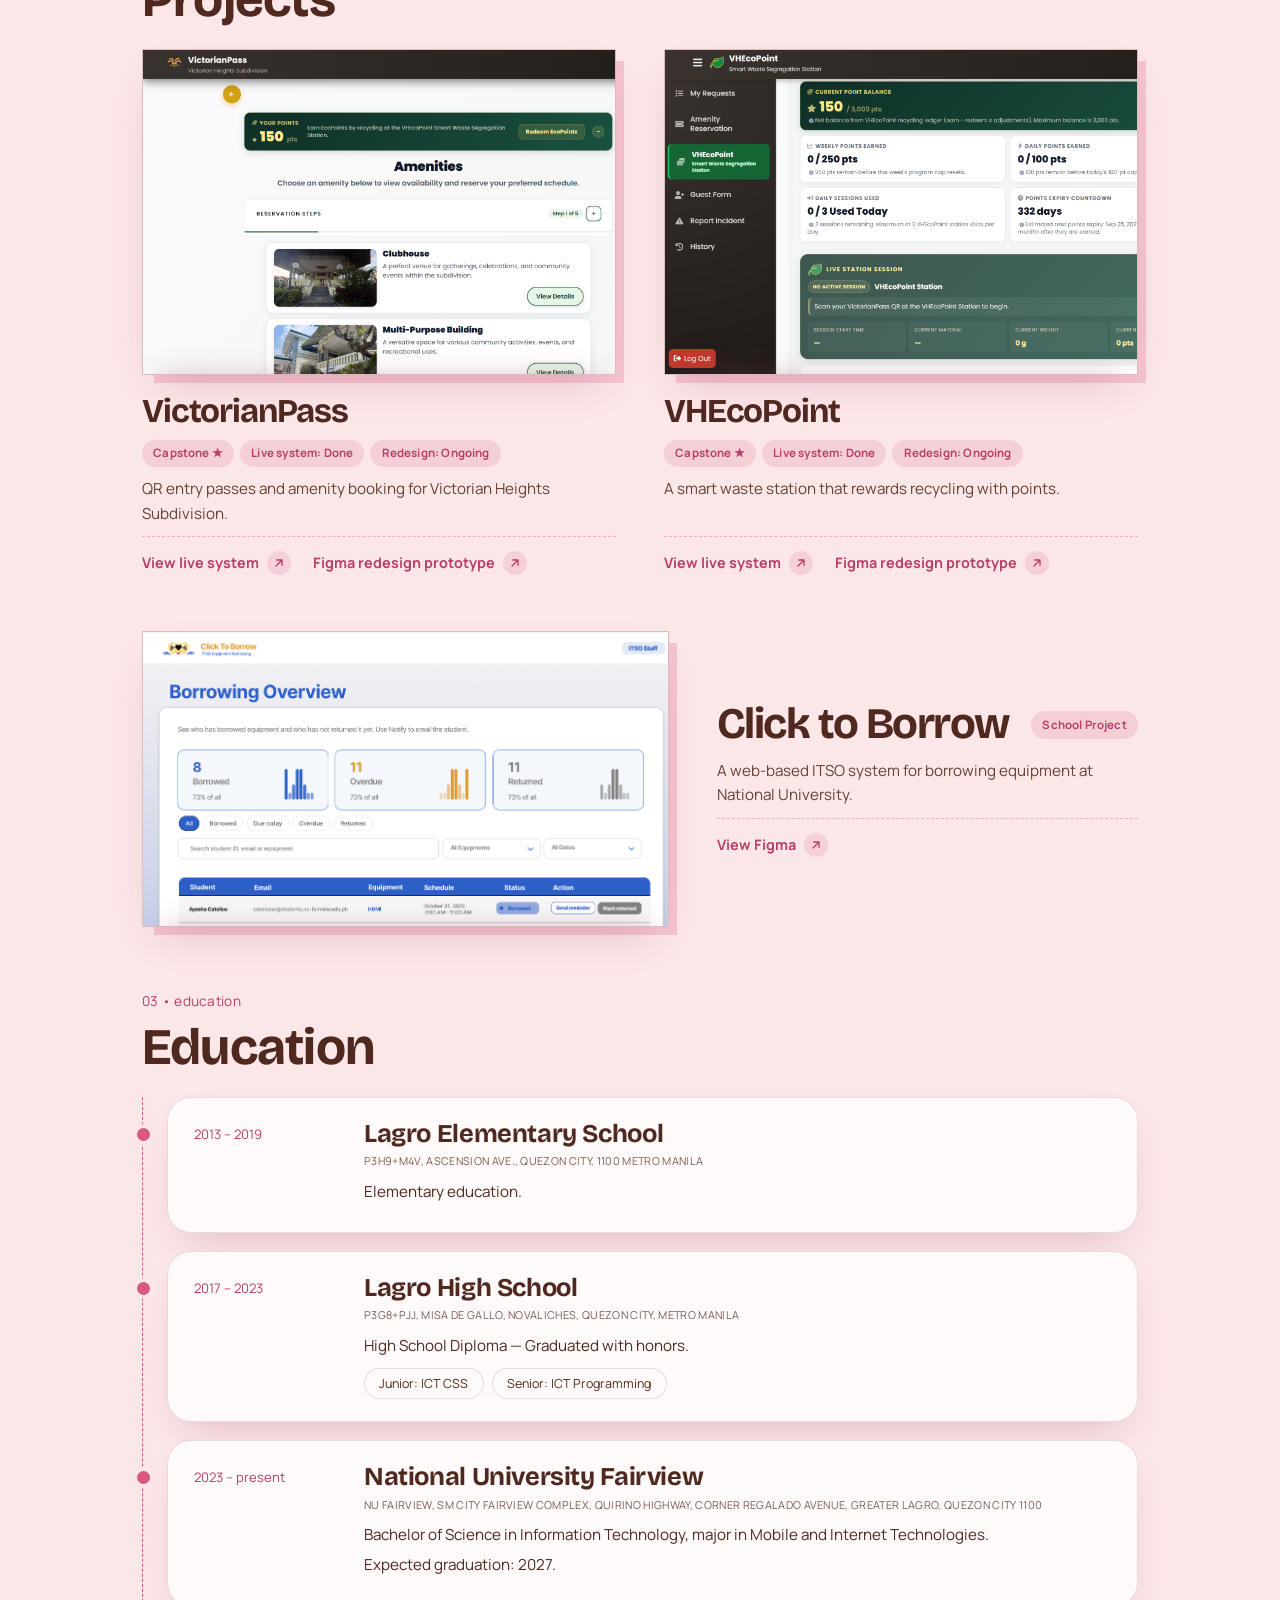
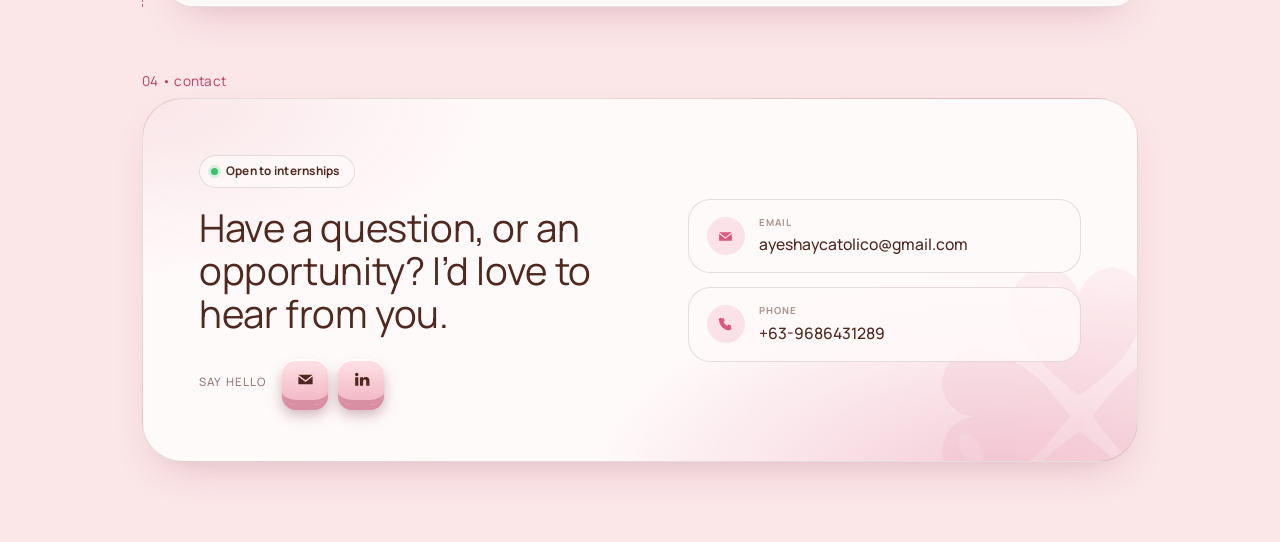
==== commit dc39c842: "redesign" ====
--- a/index.html
+++ b/index.html
@@ -127,86 +127,78 @@
         </div>
         <div class="grid">
           <article class="proj">
-            <div class="shot">
-              <button class="shot-trigger" type="button" aria-label="View full-size VictorianPass amenity reservation screenshot" data-lightbox-alt="VictorianPass amenity reservation screen">
-                <img src="assets/VP PASS AMENITY.png" alt="">
-              </button>
-              <em class="idx" aria-hidden="true">01 / 03</em>
+            <div class="shot" tabindex="0">
+              <img src="assets/VP PASS AMENITY.png" alt="VictorianPass amenity reservation screen">
+              <div class="shot-details">
+                <span class="label project-roles">Project Manager · UI/UX Designer · Prompt Engineer · Web Developer</span>
+                <p>A web system for Victorian Heights Subdivision that replaces laminated gate passes and paper logbooks with QR entry passes, so guards and admins can verify and record exactly who comes in. It also includes online amenity booking, letting residents reserve the clubhouse and courts without schedule conflicts.</p>
+              </div>
             </div>
             <div class="pbody">
-              <div class="project-title-row">
+              <div class="project-head">
                 <h3>VictorianPass</h3>
+                <div class="project-tags" aria-label="Project category and status">
                 <span class="status project-kind">Capstone ★</span>
-              </div>
-              <span class="label project-roles">Project Manager · UI/UX Designer · Prompt Engineer · Web Developer</span>
-              <div class="project-statuses" aria-label="Project status">
                 <span class="status">Live system: Done</span>
                 <span class="status">Redesign: Ongoing</span>
               </div>
-              <p>A web system for Victorian Heights Subdivision that replaces laminated gate passes and paper logbooks with QR entry passes, so guards and admins can verify and record exactly who comes in. It also includes online amenity booking, letting residents reserve the clubhouse and courts without schedule conflicts.</p>
+              </div>
+              <p class="project-summary">QR entry passes and amenity booking for Victorian Heights Subdivision.</p>
               <div class="project-footer">
-                <a class="project-cta" href="https://deeppink-wren-292489.hostingersite.com/" target="_blank" rel="noopener noreferrer">
-                  View live system <svg class="project-arrow" viewBox="0 0 16 16" aria-hidden="true" focusable="false"><path d="M4 12 12 4M5 4h7v7" fill="none" stroke="currentColor" stroke-linecap="round" stroke-linejoin="round" stroke-width="1.8"/></svg>
-                </a>
-                <a class="project-cta project-cta-secondary" href="https://www.figma.com/design/mjvwCQ5ZLUu4yroaiG8HYk/VictorianPass-with-VHEcoPoint?node-id=0-1&amp;t=l1NrziGT2Hfx7G3B-0" target="_blank" rel="noopener noreferrer">
-                  Figma redesign prototype <svg class="project-arrow" viewBox="0 0 16 16" aria-hidden="true" focusable="false"><path d="M4 12 12 4M5 4h7v7" fill="none" stroke="currentColor" stroke-linecap="round" stroke-linejoin="round" stroke-width="1.8"/></svg>
-                </a>
+                <a class="project-link" href="https://deeppink-wren-292489.hostingersite.com/" target="_blank" rel="noopener noreferrer">View live system <svg class="project-arrow" viewBox="0 0 16 16" aria-hidden="true" focusable="false"><path d="M4 12 12 4M5 4h7v7" fill="none" stroke="currentColor" stroke-linecap="round" stroke-linejoin="round" stroke-width="1.8"/></svg></a>
+                <a class="project-link" href="https://www.figma.com/design/mjvwCQ5ZLUu4yroaiG8HYk/VictorianPass-with-VHEcoPoint?node-id=0-1&amp;t=l1NrziGT2Hfx7G3B-0" target="_blank" rel="noopener noreferrer">Figma redesign prototype <svg class="project-arrow" viewBox="0 0 16 16" aria-hidden="true" focusable="false"><path d="M4 12 12 4M5 4h7v7" fill="none" stroke="currentColor" stroke-linecap="round" stroke-linejoin="round" stroke-width="1.8"/></svg></a>
               </div>
             </div>
           </article>
 
           <article class="proj">
-            <div class="shot">
-              <button class="shot-trigger" type="button" aria-label="View full-size VHEcoPoint resident dashboard screenshot" data-lightbox-alt="VHEcoPoint resident dashboard">
-                <img src="assets/VhEcoPoint dashboard resident.png" alt="">
-              </button>
-              <em class="idx" aria-hidden="true">02 / 03</em>
+            <div class="shot" tabindex="0">
+              <img src="assets/VhEcoPoint dashboard resident.png" alt="VHEcoPoint resident dashboard">
+              <div class="shot-details">
+                <span class="label project-roles">Project Manager · UI/UX Designer · Prompt Engineer · Web Developer</span>
+                <p>A smart waste station for Victorian Heights residents that sorts paper, plastic bottles, and aluminum cans into separate bins and verifies each drop-off with a QR scan linked to their VictorianPass account. Residents earn points for every recycled item and redeem them for amenity bookings, while admins monitor activity from one dashboard.</p>
+              </div>
             </div>
             <div class="pbody">
-              <div class="project-title-row">
+              <div class="project-head">
                 <h3>VHEcoPoint</h3>
+                <div class="project-tags" aria-label="Project category and status">
                 <span class="status project-kind">Capstone ★</span>
-              </div>
-              <span class="label project-roles">Project Manager · UI/UX Designer · Prompt Engineer · Web Developer</span>
-              <div class="project-statuses" aria-label="Project status">
                 <span class="status">Live system: Done</span>
                 <span class="status">Redesign: Ongoing</span>
               </div>
-              <p>A smart waste station for Victorian Heights residents that sorts paper, plastic bottles, and aluminum cans into separate bins and verifies each drop-off with a QR scan linked to their VictorianPass account. Residents earn points for every recycled item and redeem them for amenity bookings, while admins monitor activity from one dashboard.</p>
+              </div>
+              <p class="project-summary">A smart waste station that rewards recycling with points.</p>
               <div class="project-footer">
-                <a class="project-cta" href="https://deeppink-wren-292489.hostingersite.com/" target="_blank" rel="noopener noreferrer">
-                  View live system <svg class="project-arrow" viewBox="0 0 16 16" aria-hidden="true" focusable="false"><path d="M4 12 12 4M5 4h7v7" fill="none" stroke="currentColor" stroke-linecap="round" stroke-linejoin="round" stroke-width="1.8"/></svg>
-                </a>
-                <a class="project-cta project-cta-secondary" href="https://www.figma.com/design/mjvwCQ5ZLUu4yroaiG8HYk/VictorianPass-with-VHEcoPoint?node-id=0-1&amp;t=l1NrziGT2Hfx7G3B-0" target="_blank" rel="noopener noreferrer">
-                  Figma redesign prototype <svg class="project-arrow" viewBox="0 0 16 16" aria-hidden="true" focusable="false"><path d="M4 12 12 4M5 4h7v7" fill="none" stroke="currentColor" stroke-linecap="round" stroke-linejoin="round" stroke-width="1.8"/></svg>
-                </a>
+                <a class="project-link" href="https://deeppink-wren-292489.hostingersite.com/" target="_blank" rel="noopener noreferrer">View live system <svg class="project-arrow" viewBox="0 0 16 16" aria-hidden="true" focusable="false"><path d="M4 12 12 4M5 4h7v7" fill="none" stroke="currentColor" stroke-linecap="round" stroke-linejoin="round" stroke-width="1.8"/></svg></a>
+                <a class="project-link" href="https://www.figma.com/design/mjvwCQ5ZLUu4yroaiG8HYk/VictorianPass-with-VHEcoPoint?node-id=0-1&amp;t=l1NrziGT2Hfx7G3B-0" target="_blank" rel="noopener noreferrer">Figma redesign prototype <svg class="project-arrow" viewBox="0 0 16 16" aria-hidden="true" focusable="false"><path d="M4 12 12 4M5 4h7v7" fill="none" stroke="currentColor" stroke-linecap="round" stroke-linejoin="round" stroke-width="1.8"/></svg></a>
               </div>
             </div>
           </article>
 
           <article class="proj">
-            <div class="shot">
-              <button class="shot-trigger" type="button" aria-label="View full-size Click to Borrow equipment borrowing screenshot" data-lightbox-alt="Click to Borrow equipment borrowing admin screen">
-                <img src="assets/clcik to borrow admin.png" alt="">
-              </button>
-              <em class="idx" aria-hidden="true">03 / 03</em>
-            </div>
-            <div class="pbody">
-              <div class="project-title-row">
-                <h3>Click to Borrow</h3>
-                <span class="status project-kind">School Project</span>
-              </div>
-              <span class="label project-roles">UI/UX Designer</span>
-              <p>A web-based ITSO system for borrowing equipment such as HDMI cables at National University.</p>
-              <ul class="features">
+            <div class="shot" tabindex="0">
+              <img src="assets/clcik to borrow admin.png" alt="Click to Borrow equipment borrowing admin screen">
+              <div class="shot-details">
+                <span class="label project-roles">UI/UX Designer</span>
+                <p>A web-based ITSO system for borrowing equipment such as HDMI cables at National University.</p>
+                <ul class="features">
                 <li>Browse available ITSO equipment</li>
                 <li>Request, borrow, and return items</li>
                 <li>A consistent interface for every step of borrowing</li>
               </ul>
+              </div>
+            </div>
+            <div class="pbody">
+              <div class="project-head">
+                <h3>Click to Borrow</h3>
+                <div class="project-tags" aria-label="Project category and status">
+                <span class="status project-kind">School Project</span>
+              </div>
+              </div>
+              <p class="project-summary">A web-based ITSO system for borrowing equipment at National University.</p>
               <div class="project-footer">
-                <a class="project-cta" href="https://www.figma.com/design/LQzYVz6z7iMKQL53o6bhqJ/ClicktoBorrow?node-id=0-1&amp;p=f&amp;t=SgxMy8APKfLJyfRi-0" target="_blank" rel="noopener noreferrer">
-                  View Figma <svg class="project-arrow" viewBox="0 0 16 16" aria-hidden="true" focusable="false"><path d="M4 12 12 4M5 4h7v7" fill="none" stroke="currentColor" stroke-linecap="round" stroke-linejoin="round" stroke-width="1.8"/></svg>
-                </a>
+                <a class="project-link" href="https://www.figma.com/design/LQzYVz6z7iMKQL53o6bhqJ/ClicktoBorrow?node-id=0-1&amp;p=f&amp;t=SgxMy8APKfLJyfRi-0" target="_blank" rel="noopener noreferrer">View Figma <svg class="project-arrow" viewBox="0 0 16 16" aria-hidden="true" focusable="false"><path d="M4 12 12 4M5 4h7v7" fill="none" stroke="currentColor" stroke-linecap="round" stroke-linejoin="round" stroke-width="1.8"/></svg></a>
               </div>
             </div>
           </article>
@@ -285,9 +277,5 @@
         </div>
       </section>
     </main>
-    <dialog class="project-lightbox" id="project-lightbox" aria-label="Project screenshot preview">
-      <button class="lightbox-close" type="button" aria-label="Close screenshot preview">×</button>
-      <img alt="">
-    </dialog>
   </body>
 </html>
--- a/css/style.css
+++ b/css/style.css
@@ -12,6 +12,17 @@
 /* 1. Tokens ---------------------------------------------------------------- */
 
 :root {
+  --curl: url("data:image/svg+xml,%3Csvg xmlns=%22http://www.w3.org/2000/svg%22 width=%22160%22 height=%2224%22 viewBox=%220 0 160 24%22%3E%3Cg fill=%22none%22 stroke=%22%23D9587F%22 stroke-width=%221.8%22 stroke-linecap=%22round%22%3E%3Cpath d=%22M0 14C12 19 26 17 40 10C50 5 60 6 65 12%22/%3E%3Cpath d=%22M79 12C86 6 98 5 108 11C118 17 132 17 142 11C150 6 156 8 160 14%22/%3E%3C/g%3E%3Cpath transform=%22translate%2872 13%29 scale%281.8%29 translate%28-36 -10.7%29%22 d=%22M36 14.2c-6.5-4.4-3.6-9.6 0-6.6 3.6-3 6.5 2.2 0 6.6z%22 fill=%22%23D9587F%22/%3E%3C/svg%3E");
+  --key-face: linear-gradient(180deg, #FFE3E8 0%, #F9CBD5 55%, #F2BAC8 100%);
+  --key-border: rgba(255, 255, 255, .55);
+  --key-hi: rgba(255, 255, 255, .9);
+  --key-lo: rgba(185, 62, 104, .14);
+  --key-e1: #E3A3B3;
+  --key-e2: #D98FA3;
+  --key-e3: #C97B91;
+  --key-floor: rgba(120, 50, 70, .35);
+  --key-floor-hover: rgba(120, 50, 70, .38);
+  --key-text: #4F281F;
   --deco-ribbon: url("data:image/svg+xml,%3Csvg xmlns=%22http://www.w3.org/2000/svg%22 viewBox=%220 0 600 300%22%3E%3Cg fill=%22%23D9587F%22%3E%3Cpath fill-opacity=%22.16%22 d=%22M0 150 C120 60 240 60 360 120 S520 200 600 110 L600 160 C520 250 400 250 300 190 S110 130 0 200Z%22/%3E%3Cpath fill-opacity=%22.09%22 d=%22M0 200 C120 110 240 110 360 170 S520 250 600 160 L600 190 C520 280 400 280 300 220 S110 160 0 230Z%22/%3E%3C/g%3E%3C/svg%3E");
   --deco-bow: url("data:image/svg+xml,%3Csvg xmlns=%22http://www.w3.org/2000/svg%22 viewBox=%220 0 120 80%22%3E%3Cg fill=%22%23D9587F%22 fill-opacity=%22.2%22%3E%3Cpath d=%22M60 40 C40 5 5 5 8 38 C10 70 40 68 60 40Z%22/%3E%3Cpath d=%22M60 40 C80 5 115 5 112 38 C110 70 80 68 60 40Z%22/%3E%3Ccircle cx=%2260%22 cy=%2240%22 r=%229%22/%3E%3Cpath d=%22M54 48 L36 78 L52 72 L58 52Z%22/%3E%3Cpath d=%22M66 48 L84 78 L68 72 L62 52Z%22/%3E%3C/g%3E%3C/svg%3E");
   --bg: #FBE6E8;
@@ -46,24 +57,37 @@
 
 @media (prefers-color-scheme: dark) {
   :root:not([data-theme="light"]) {
-    --bg: #051F45;
-    --glow: #0C2D5E;
-    --card: #0B2B5B;
-    --rose: #FF86A9;
-    --rose-strong: #FF86A9;
-    --ink: #FBE6E8;
-    --slate: #A9BEEA;
-    --line: rgba(251, 230, 232, .2);
+    --bg: #121014;
+    --curl: url("data:image/svg+xml,%3Csvg xmlns=%22http://www.w3.org/2000/svg%22 width=%22160%22 height=%2224%22 viewBox=%220 0 160 24%22%3E%3Cg fill=%22none%22 stroke=%22%23FF5C9A%22 stroke-width=%221.8%22 stroke-linecap=%22round%22%3E%3Cpath d=%22M0 14C12 19 26 17 40 10C50 5 60 6 65 12%22/%3E%3Cpath d=%22M79 12C86 6 98 5 108 11C118 17 132 17 142 11C150 6 156 8 160 14%22/%3E%3C/g%3E%3Cpath transform=%22translate%2872 13%29 scale%281.8%29 translate%28-36 -10.7%29%22 d=%22M36 14.2c-6.5-4.4-3.6-9.6 0-6.6 3.6-3 6.5 2.2 0 6.6z%22 fill=%22%23FF5C9A%22/%3E%3C/svg%3E");
+    --deco-ribbon: url("data:image/svg+xml,%3Csvg xmlns=%22http://www.w3.org/2000/svg%22 viewBox=%220 0 600 300%22%3E%3Cg fill=%22%23FF5C9A%22%3E%3Cpath fill-opacity=%22.11%22 d=%22M0 150 C120 60 240 60 360 120 S520 200 600 110 L600 160 C520 250 400 250 300 190 S110 130 0 200Z%22/%3E%3Cpath fill-opacity=%22.06%22 d=%22M0 200 C120 110 240 110 360 170 S520 250 600 160 L600 190 C520 280 400 280 300 220 S110 160 0 230Z%22/%3E%3C/g%3E%3C/svg%3E");
+    --deco-bow: url("data:image/svg+xml,%3Csvg xmlns=%22http://www.w3.org/2000/svg%22 viewBox=%220 0 120 80%22%3E%3Cg fill=%22%23FF5C9A%22 fill-opacity=%22.2%22%3E%3Cpath d=%22M60 40 C40 5 5 5 8 38 C10 70 40 68 60 40Z%22/%3E%3Cpath d=%22M60 40 C80 5 115 5 112 38 C110 70 80 68 60 40Z%22/%3E%3Ccircle cx=%2260%22 cy=%2240%22 r=%229%22/%3E%3Cpath d=%22M54 48 L36 78 L52 72 L58 52Z%22/%3E%3Cpath d=%22M66 48 L84 78 L68 72 L62 52Z%22/%3E%3C/g%3E%3C/svg%3E");
+    --key-face: linear-gradient(180deg, #4F2440 0%, #3A1B30 55%, #2B1423 100%);
+    --key-border: rgba(255, 120, 170, .3);
+    --key-hi: rgba(255, 170, 205, .2);
+    --key-lo: rgba(0, 0, 0, .25);
+    --key-e1: #2A1020;
+    --key-e2: #200B18;
+    --key-e3: #16070F;
+    --key-floor: rgba(0, 0, 0, .55);
+    --key-floor-hover: rgba(0, 0, 0, .6);
+    --key-text: #FFD3E4;
+    --glow: #1D1920;
+    --card: #1A171D;
+    --rose: #FF5C9A;
+    --rose-strong: #FF5C9A;
+    --ink: #F6EEF2;
+    --slate: #BDB1BB;
+    --line: rgba(246, 238, 242, .16);
     --shadow: 0 18px 40px -20px rgba(0, 0, 0, .6);
-    --work-copy: #FBE6E8;
-    --work-cta-start: #B94268;
-    --work-cta-end: #852B4B;
-    --work-glow: rgba(255, 134, 169, .16);
-    --work-petal: rgba(255, 134, 169, .08);
-    --work-frost: rgba(11, 43, 91, .72);
-    --clover-cap-top: #7A3A4E;
-    --clover-cap-bottom: #5A2A3A;
-    --clover-edge: #3A1A26;
+    --work-copy: #F6EEF2;
+    --work-cta-start: #E0457F;
+    --work-cta-end: #A8265A;
+    --work-glow: rgba(255, 92, 154, .2);
+    --work-petal: rgba(255, 92, 154, .09);
+    --work-frost: rgba(26, 23, 29, .74);
+    --clover-cap-top: #4B2339;
+    --clover-cap-bottom: #34192A;
+    --clover-edge: #1C0C14;
     --clover-shadow: 0 14px 18px rgba(0, 0, 0, .28);
     --clover-pressed-shadow: 0 3px 5px rgba(0, 0, 0, .24);
     --clover-highlight: rgba(255, 255, 255, .24);
@@ -71,24 +95,37 @@
 }
 
 :root[data-theme="dark"] {
-  --bg: #051F45;
-  --glow: #0C2D5E;
-  --card: #0B2B5B;
-  --rose: #FF86A9;
-  --rose-strong: #FF86A9;
-  --ink: #FBE6E8;
-  --slate: #A9BEEA;
-  --line: rgba(251, 230, 232, .2);
+  --bg: #121014;
+  --curl: url("data:image/svg+xml,%3Csvg xmlns=%22http://www.w3.org/2000/svg%22 width=%22160%22 height=%2224%22 viewBox=%220 0 160 24%22%3E%3Cg fill=%22none%22 stroke=%22%23FF5C9A%22 stroke-width=%221.8%22 stroke-linecap=%22round%22%3E%3Cpath d=%22M0 14C12 19 26 17 40 10C50 5 60 6 65 12%22/%3E%3Cpath d=%22M79 12C86 6 98 5 108 11C118 17 132 17 142 11C150 6 156 8 160 14%22/%3E%3C/g%3E%3Cpath transform=%22translate%2872 13%29 scale%281.8%29 translate%28-36 -10.7%29%22 d=%22M36 14.2c-6.5-4.4-3.6-9.6 0-6.6 3.6-3 6.5 2.2 0 6.6z%22 fill=%22%23FF5C9A%22/%3E%3C/svg%3E");
+  --deco-ribbon: url("data:image/svg+xml,%3Csvg xmlns=%22http://www.w3.org/2000/svg%22 viewBox=%220 0 600 300%22%3E%3Cg fill=%22%23FF5C9A%22%3E%3Cpath fill-opacity=%22.11%22 d=%22M0 150 C120 60 240 60 360 120 S520 200 600 110 L600 160 C520 250 400 250 300 190 S110 130 0 200Z%22/%3E%3Cpath fill-opacity=%22.06%22 d=%22M0 200 C120 110 240 110 360 170 S520 250 600 160 L600 190 C520 280 400 280 300 220 S110 160 0 230Z%22/%3E%3C/g%3E%3C/svg%3E");
+  --deco-bow: url("data:image/svg+xml,%3Csvg xmlns=%22http://www.w3.org/2000/svg%22 viewBox=%220 0 120 80%22%3E%3Cg fill=%22%23FF5C9A%22 fill-opacity=%22.2%22%3E%3Cpath d=%22M60 40 C40 5 5 5 8 38 C10 70 40 68 60 40Z%22/%3E%3Cpath d=%22M60 40 C80 5 115 5 112 38 C110 70 80 68 60 40Z%22/%3E%3Ccircle cx=%2260%22 cy=%2240%22 r=%229%22/%3E%3Cpath d=%22M54 48 L36 78 L52 72 L58 52Z%22/%3E%3Cpath d=%22M66 48 L84 78 L68 72 L62 52Z%22/%3E%3C/g%3E%3C/svg%3E");
+  --key-face: linear-gradient(180deg, #4F2440 0%, #3A1B30 55%, #2B1423 100%);
+  --key-border: rgba(255, 120, 170, .3);
+  --key-hi: rgba(255, 170, 205, .2);
+  --key-lo: rgba(0, 0, 0, .25);
+  --key-e1: #2A1020;
+  --key-e2: #200B18;
+  --key-e3: #16070F;
+  --key-floor: rgba(0, 0, 0, .55);
+  --key-floor-hover: rgba(0, 0, 0, .6);
+  --key-text: #FFD3E4;
+  --glow: #1D1920;
+  --card: #1A171D;
+  --rose: #FF5C9A;
+  --rose-strong: #FF5C9A;
+  --ink: #F6EEF2;
+  --slate: #BDB1BB;
+  --line: rgba(246, 238, 242, .16);
   --shadow: 0 18px 40px -20px rgba(0, 0, 0, .6);
-  --work-copy: #FBE6E8;
-  --work-cta-start: #B94268;
-  --work-cta-end: #852B4B;
-  --work-glow: rgba(255, 134, 169, .16);
-  --work-petal: rgba(255, 134, 169, .08);
-  --work-frost: rgba(11, 43, 91, .72);
-  --clover-cap-top: #7A3A4E;
-  --clover-cap-bottom: #5A2A3A;
-  --clover-edge: #3A1A26;
+  --work-copy: #F6EEF2;
+  --work-cta-start: #E0457F;
+  --work-cta-end: #A8265A;
+  --work-glow: rgba(255, 92, 154, .2);
+  --work-petal: rgba(255, 92, 154, .09);
+  --work-frost: rgba(26, 23, 29, .74);
+  --clover-cap-top: #4B2339;
+  --clover-cap-bottom: #34192A;
+  --clover-edge: #1C0C14;
   --clover-shadow: 0 14px 18px rgba(0, 0, 0, .28);
   --clover-pressed-shadow: 0 3px 5px rgba(0, 0, 0, .24);
   --clover-highlight: rgba(255, 255, 255, .24);
@@ -772,7 +809,7 @@
   right: 0;
   left: 0;
   height: 24px;
-  background: url("data:image/svg+xml,%3Csvg xmlns=%22http://www.w3.org/2000/svg%22 width=%22160%22 height=%2224%22 viewBox=%220 0 160 24%22%3E%3Cg fill=%22none%22 stroke=%22%23D9587F%22 stroke-width=%221.8%22 stroke-linecap=%22round%22%3E%3Cpath d=%22M0 14C12 19 26 17 40 10C50 5 60 6 65 12%22/%3E%3Cpath d=%22M79 12C86 6 98 5 108 11C118 17 132 17 142 11C150 6 156 8 160 14%22/%3E%3C/g%3E%3Cpath transform=%22translate%2872 13%29 scale%281.8%29 translate%28-36 -10.7%29%22 d=%22M36 14.2c-6.5-4.4-3.6-9.6 0-6.6 3.6-3 6.5 2.2 0 6.6z%22 fill=%22%23D9587F%22/%3E%3C/svg%3E") 0 0 / 160px 24px repeat-x;
+  background: var(--curl) 0 0 / 160px 24px repeat-x;
   pointer-events: none;
 }
 
@@ -822,127 +859,41 @@
 
 .grid {
   display: grid;
-  grid-template-columns: repeat(3, minmax(0, 1fr));
-  grid-auto-rows: minmax(0, 1fr);
+  grid-template-columns: repeat(2, minmax(0, 1fr));
   align-items: stretch;
-  gap: 18px;
-}
-
-#work {
-  position: relative;
-  isolation: isolate;
-}
-
-/* Full-bleed ribbons and bows behind the About and Projects sections. */
-.about-deco,
-#work::before {
-  content: "";
-  position: absolute;
-  z-index: -1;
-  top: 0;
-  bottom: 0;
-  left: 50%;
-  width: 100vw;
-  margin-left: -50vw;
-  opacity: .6;
-  pointer-events: none;
-  background-repeat: no-repeat;
-}
-
-.about-deco {
-  background-image: var(--deco-ribbon), var(--deco-ribbon), var(--deco-bow), var(--deco-bow), var(--deco-bow);
-  background-size: 110% auto, 100% auto, 84px auto, 64px auto, 52px auto;
-  background-position: 50% 12%, 50% 105%, 4% 88%, 94% 6%, 48% 98%;
-}
-
-#work::before {
-  background-image: var(--deco-ribbon), var(--deco-ribbon), var(--deco-ribbon), var(--deco-bow), var(--deco-bow), var(--deco-bow), var(--deco-bow), var(--deco-bow);
-  background-size: 115% auto, 105% auto, 115% auto, 88px auto, 66px auto, 76px auto, 54px auto, 70px auto;
-  background-position: 50% 4%, 50% 46%, 50% 96%, 5% 18%, 95% 34%, 6% 58%, 92% 74%, 30% 99%;
-}
-
-#work > :not(.work-petals) {
-  position: relative;
-  z-index: 1;
-}
-
-.work-petals {
-  position: absolute;
-  z-index: 0;
-  inset: 0;
-  overflow: hidden;
-  pointer-events: none;
-}
-
-.work-petal {
-  position: absolute;
-  width: 18px;
-  height: 28px;
-  border-radius: 100% 0 100% 0;
-  background: var(--work-petal);
-  animation: petal-drift 28s ease-in-out infinite;
-}
-
-.petal-one {
-  top: 16%;
-  left: 3%;
-}
-
-.petal-two {
-  top: 54%;
-  right: 2%;
-  width: 13px;
-  height: 21px;
-  animation-delay: -8s;
-}
-
-.petal-three {
-  right: 18%;
-  bottom: 8%;
-  width: 15px;
-  height: 24px;
-  animation-delay: -16s;
-}
-
-.petal-four {
-  top: 34%;
-  left: 49%;
-  width: 12px;
-  height: 19px;
-  animation-delay: -22s;
-}
-
-@keyframes petal-drift {
-  0%, 100% {
-    transform: translate3d(0, 0, 0) rotate(-18deg);
-  }
-
-  50% {
-    transform: translate3d(12px, -18px, 0) rotate(24deg);
-  }
-}
-
+  gap: clamp(36px, 5vw, 56px) clamp(24px, 4vw, 48px);
+}
+
+/* No card surface: a rounded preview, then title, tags, summary and links on the page itself. */
 .proj,
 .grid .proj {
   display: flex;
-  overflow: hidden;
+  min-width: 0;
   flex-direction: column;
-  align-self: stretch;
-  min-width: 0;
-  min-height: 0;
-  padding: 0;
-  border-radius: 28px;
-  background: var(--card);
-  box-shadow: var(--shadow);
+  gap: 18px;
   color: var(--ink);
-  gap: 0;
-  transition: box-shadow .35s ease, transform .35s cubic-bezier(.2, .8, .2, 1);
+}
+
+.proj:last-child:nth-child(odd) {
+  display: grid;
+  grid-column: 1 / -1;
+  grid-template-columns: minmax(0, 1.25fr) minmax(0, 1fr);
+  align-items: center;
+  gap: clamp(28px, 4vw, 48px);
+}
+
+.proj:last-child:nth-child(odd) .shot {
+  aspect-ratio: 16 / 9;
+}
+
+.proj:last-child:nth-child(odd) h3 {
+  font-size: clamp(2rem, 3.4vw, 2.8rem);
 }
 
 .grid.has-reveal .proj {
   opacity: 0;
   transform: translateY(24px);
-  transition: opacity .55s ease, transform .55s cubic-bezier(.2, .8, .2, 1), box-shadow .35s ease;
+  transition: opacity .55s ease, transform .55s cubic-bezier(.2, .8, .2, 1);
 }
 
 .grid.has-reveal .proj.is-visible {
@@ -950,49 +901,30 @@
   transform: translateY(0);
 }
 
-.grid.has-reveal .proj.is-visible:nth-child(2) {
+.grid.has-reveal .proj.is-visible:nth-child(even) {
   transition-delay: 120ms;
-}
-
-.grid.has-reveal .proj.is-visible:nth-child(3) {
-  transition-delay: 240ms;
-}
-
-.proj:hover,
-.proj:focus-within {
-  box-shadow: 0 24px 44px -20px var(--work-glow), var(--shadow);
-  transform: translateY(-6px);
-}
-
-.grid.has-reveal .proj.is-visible:hover,
-.grid.has-reveal .proj.is-visible:focus-within {
-  transform: translateY(-6px);
 }
 
 .shot {
   position: relative;
   overflow: hidden;
-  aspect-ratio: 16 / 10;
-  margin: 14px 14px 0;
-  border-radius: 20px;
+  aspect-ratio: 16 / 11;
+  border: 1px solid var(--line);
+  border-radius: 0;
   background: linear-gradient(135deg, rgba(217, 88, 127, .16), rgba(201, 162, 126, .18));
-}
-
-.shot-trigger {
-  position: absolute;
-  inset: 0;
-  width: 100%;
-  height: 100%;
-  padding: 0;
-  border: 0;
-  border-radius: inherit;
-  background: transparent;
-  cursor: pointer;
-}
-
-.shot-trigger:focus-visible {
+  box-shadow: 10px 10px 0 -2px color-mix(in srgb, var(--rose) 24%, transparent), var(--shadow);
+  transition: box-shadow .35s ease, transform .35s ease;
+}
+
+.shot:hover,
+.shot:focus {
+  box-shadow: 5px 5px 0 -2px color-mix(in srgb, var(--rose) 30%, transparent), 0 24px 44px -20px var(--work-glow);
+  transform: translate(3px, 3px);
+}
+
+.shot:focus-visible {
   outline: 3px solid var(--rose-strong);
-  outline-offset: -3px;
+  outline-offset: 4px;
 }
 
 .shot img {
@@ -1000,86 +932,98 @@
   width: 100%;
   height: 100%;
   object-fit: cover;
+  object-position: left top;
   transition: transform .6s cubic-bezier(.2, .8, .2, 1);
 }
 
-.proj:hover .shot img,
-.shot-trigger:focus-visible img {
-  transform: scale(1.05);
-}
-
-.idx {
+.shot:hover img,
+.shot:focus img {
+  transform: scale(1.04);
+}
+
+/* Details rise from the bottom edge up to the middle of the preview. */
+.shot-details {
   position: absolute;
-  top: 14px;
-  right: 14px;
-  padding: .2rem .65rem;
-  border: 1px solid color-mix(in srgb, var(--ink) 12%, transparent);
-  border-radius: 99px;
-  background: var(--work-frost);
-  -webkit-backdrop-filter: blur(12px);
-  backdrop-filter: blur(12px);
-  font-family: var(--font-body);
-  font-size: .72rem;
-  font-style: normal;
-  letter-spacing: .06em;
-  z-index: 1;
-  box-shadow: 0 4px 12px rgba(40, 20, 25, .08);
+  right: 0;
+  bottom: 0;
+  left: 0;
+  display: flex;
+  max-height: 78%;
+  overflow-y: auto;
+  flex-direction: column;
+  gap: 8px;
+  padding: 22px 24px 24px;
+  border-radius: 0;
+  background: linear-gradient(160deg, color-mix(in srgb, var(--rose) 14%, var(--card)), color-mix(in srgb, var(--cloud) 55%, var(--card)));
+  box-shadow: 0 -14px 30px -18px rgba(150, 60, 90, .45);
+  pointer-events: none;
+  transform: translateY(102%);
+  transition: transform .5s cubic-bezier(.2, .8, .2, 1);
+}
+
+.shot:hover .shot-details,
+.shot:focus-within .shot-details,
+.shot:focus .shot-details {
+  pointer-events: auto;
+  transform: translateY(0);
+}
+
+.proj .shot-details .project-roles {
+  color: var(--rose-strong);
+  font-size: .74rem;
+  font-weight: 700;
+  letter-spacing: .04em;
+  opacity: 1;
+}
+
+.proj .shot-details p {
+  margin: 0;
+  font-size: .86rem;
+  line-height: 1.55;
 }
 
 .pbody {
   display: flex;
   flex: 1;
   flex-direction: column;
-  gap: 12px;
-  padding: 22px 24px 24px;
-}
-
-.proj .label {
-  color: color-mix(in srgb, var(--work-copy) 76%, transparent);
-  font-size: .7rem;
-  letter-spacing: .035em;
-  line-height: 1.5;
-}
-
-.project-title-row {
+  gap: 10px;
+}
+
+.project-head {
   display: flex;
   flex-wrap: wrap;
   align-items: center;
-  gap: 8px 12px;
+  justify-content: space-between;
+  gap: 10px 16px;
 }
 
 .proj h3 {
   margin: 0;
-  font-size: clamp(1.7rem, 2.3vw, 2rem);
+  font-size: clamp(1.7rem, 2.6vw, 2.2rem);
   letter-spacing: -.035em;
   line-height: 1.1;
 }
 
-.project-kind {
-  font-size: .66rem;
-}
-
-.status {
-  align-self: flex-start;
-  padding: .28rem .65rem;
-  border-radius: 99px;
-  background: color-mix(in srgb, var(--rose) 13%, var(--card));
-  color: var(--rose-strong);
-  font-size: .66rem;
-  font-weight: 700;
-  letter-spacing: .015em;
-}
-
-.project-statuses {
+.project-tags {
   display: flex;
   flex-wrap: wrap;
   gap: 6px;
 }
 
+.status {
+  padding: .28rem .7rem;
+  border-radius: 99px;
+  background: color-mix(in srgb, var(--rose) 16%, transparent);
+  color: var(--rose-strong);
+  font-size: .72rem;
+  font-weight: 700;
+  letter-spacing: .015em;
+}
+
 .proj p {
   margin: 0;
   color: var(--work-copy);
-  font-size: .88rem;
+  font-size: .95rem;
   line-height: 1.6;
 }
 
@@ -1095,7 +1039,7 @@
   position: relative;
   padding-left: 18px;
   color: var(--work-copy);
-  font-size: .76rem;
+  font-size: .8rem;
   line-height: 1.55;
 }
 
@@ -1109,131 +1053,55 @@
   line-height: 1.5;
 }
 
+/* Small inline links with a round arrow, under the summary. */
 .project-footer {
-  display: grid;
-  gap: 14px;
+  display: flex;
+  flex-wrap: wrap;
+  gap: 8px 22px;
   margin-top: auto;
-}
-
-.proj .chips {
-  gap: 7px;
-}
-
-.proj .chip {
-  padding: .28rem .7rem;
-  border: 0;
-  background: color-mix(in srgb, var(--rose) 11%, var(--card));
-  color: var(--work-copy);
-  font-size: .7rem;
-}
-
-.project-cta {
-  display: flex;
-  min-height: 46px;
+  padding-top: 14px;
+  border-top: 1.5px dashed color-mix(in srgb, var(--rose) 38%, transparent);
+}
+
+.project-link {
+  display: inline-flex;
   align-items: center;
-  justify-content: center;
   gap: 8px;
-  padding: .7rem 1rem;
-  border-radius: 99px;
-  background: linear-gradient(115deg, var(--work-cta-start), var(--work-cta-end));
-  box-shadow: 0 10px 22px -12px rgba(190, 58, 100, .75);
-  color: #fff;
-  font-size: .84rem;
+  color: var(--rose-strong);
+  font-size: .9rem;
   font-weight: 700;
   text-decoration: none;
-  transition: box-shadow .2s ease, transform .2s ease;
-}
-
-.project-cta:hover {
-  box-shadow: 0 13px 24px -11px rgba(190, 58, 100, .82);
-  transform: translateY(-2px);
-}
-
-.project-cta-secondary {
-  border: 1px solid var(--line);
-  background: color-mix(in srgb, var(--card) 86%, transparent);
-  box-shadow: none;
+  background: linear-gradient(currentColor, currentColor) 0 100% / 0 1.5px no-repeat;
+  transition: background-size .25s ease, color .2s ease;
+}
+
+.project-link:hover {
+  background-size: calc(100% - 28px) 1.5px;
   color: var(--ink);
 }
 
-.project-cta-secondary:hover {
-  border-color: var(--rose);
-  box-shadow: 0 8px 18px -12px var(--rose-strong);
-}
-
-.project-cta:focus-visible,
-.lightbox-close:focus-visible {
+.project-link:focus-visible {
   outline: 3px solid var(--rose-strong);
-  outline-offset: 4px;
+  outline-offset: 3px;
 }
 
 .project-arrow {
-  width: 16px;
-  height: 16px;
+  display: inline-block;
+  width: 12px;
+  height: 12px;
   flex: none;
-  display: inline-block;
-  transition: transform .2s ease;
-}
-
-.project-cta:hover .project-arrow {
-  transform: translate(3px, -3px);
-}
-
-.project-lightbox {
-  position: fixed;
-  box-sizing: border-box;
-  width: min(94vw, 1280px);
-  max-width: none;
-  max-height: min(92vh, 92dvh);
-  padding: 0;
-  overflow: auto;
-  border: 0;
-  border-radius: 22px;
-  background: transparent;
-}
-
-.project-lightbox::backdrop {
-  background: rgba(25, 14, 23, .78);
-  -webkit-backdrop-filter: blur(8px);
-  backdrop-filter: blur(8px);
-}
-
-.project-lightbox img {
-  display: block;
-  width: 100%;
-  max-height: min(88vh, 88dvh);
-  border-radius: 22px;
-  background: var(--card);
-  object-fit: contain;
-  box-shadow: 0 28px 80px rgba(0, 0, 0, .35);
-}
-
-.lightbox-close {
-  position: absolute;
-  top: 12px;
-  right: 12px;
-  z-index: 2;
-  display: grid;
-  width: 48px;
-  height: 48px;
-  padding: 0;
-  border: 0;
+  box-sizing: content-box;
+  padding: 6px;
   border-radius: 50%;
-  background: color-mix(in srgb, var(--card) 92%, transparent);
-  box-shadow: 0 6px 20px rgba(0, 0, 0, .28);
-  color: var(--ink);
-  font-family: var(--font-body);
-  font-size: 1.6rem;
-  place-items: center;
-  cursor: pointer;
-  -webkit-tap-highlight-color: transparent;
-  touch-action: manipulation;
-  transition: background .2s ease, box-shadow .2s ease, transform .2s ease;
-}
-
-.lightbox-close:hover {
-  box-shadow: 0 8px 24px rgba(0, 0, 0, .34);
-  transform: scale(1.06);
+  background: color-mix(in srgb, var(--rose) 15%, transparent);
+  color: var(--rose-strong);
+  transition: background .2s ease, color .2s ease, transform .2s ease;
+}
+
+.project-link:hover .project-arrow {
+  background: var(--rose-strong);
+  color: #fff;
+  transform: rotate(45deg);
 }
 
 /* 7. About ----------------------------------------------------------------- */
@@ -1349,17 +1217,17 @@
   position: relative;
   display: inline-block;
   padding: .55rem 1.05rem .57rem;
-  border: 1px solid rgba(255, 255, 255, .55);
+  border: 1px solid var(--key-border);
   border-radius: 16px;
-  background: linear-gradient(180deg, #FFE3E8 0%, #F9CBD5 55%, #F2BAC8 100%);
+  background: var(--key-face);
   box-shadow:
-    inset 0 2px 0 rgba(255, 255, 255, .9),
-    inset 0 -3px 5px rgba(185, 62, 104, .14),
-    0 2px 0 #E3A3B3,
-    0 4px 0 #D98FA3,
-    0 6px 0 #C97B91,
-    0 12px 14px -2px rgba(120, 50, 70, .35);
-  color: #4F281F;
+    inset 0 2px 0 var(--key-hi),
+    inset 0 -3px 5px var(--key-lo),
+    0 2px 0 var(--key-e1),
+    0 4px 0 var(--key-e2),
+    0 6px 0 var(--key-e3),
+    0 12px 14px -2px var(--key-floor);
+  color: var(--key-text);
   font-family: var(--font-body);
   font-size: .82rem;
   font-weight: 600;
@@ -1383,21 +1251,21 @@
 .tkey:hover {
   transform: translateY(-3px) rotate(0);
   box-shadow:
-    inset 0 2px 0 rgba(255, 255, 255, .9),
-    inset 0 -3px 5px rgba(185, 62, 104, .14),
-    0 2px 0 #E3A3B3,
-    0 4px 0 #D98FA3,
-    0 6px 0 #C97B91,
-    0 17px 18px -3px rgba(120, 50, 70, .38);
+    inset 0 2px 0 var(--key-hi),
+    inset 0 -3px 5px var(--key-lo),
+    0 2px 0 var(--key-e1),
+    0 4px 0 var(--key-e2),
+    0 6px 0 var(--key-e3),
+    0 17px 18px -3px var(--key-floor-hover);
 }
 
 .tkey:active {
   transform: translateY(6px) rotate(0);
   box-shadow:
-    inset 0 2px 0 rgba(255, 255, 255, .9),
-    inset 0 -2px 4px rgba(185, 62, 104, .14),
-    0 0 0 #C97B91,
-    0 3px 5px rgba(120, 50, 70, .3);
+    inset 0 2px 0 var(--key-hi),
+    inset 0 -2px 4px var(--key-lo),
+    0 0 0 var(--key-e3),
+    0 3px 5px var(--key-floor);
 }
 
 /* 9. Education ------------------------------------------------------------- */
@@ -1588,11 +1456,11 @@
   width: 46px;
   height: 46px;
   border: 0;
-  border-bottom: 5px solid #D79BAA;
+  border-bottom: 5px solid var(--key-e2);
   border-radius: 14px;
-  background: linear-gradient(160deg, #FBD3DB, #F2C4CD 60%, #EBB3C0);
-  box-shadow: inset 0 2px 0 rgba(255, 255, 255, .7), 0 5px 0 #D79BAA, 0 10px 14px rgba(120, 50, 70, .16);
-  color: #4F281F;
+  background: var(--key-face);
+  box-shadow: inset 0 2px 0 var(--key-hi), 0 5px 0 var(--key-e2), 0 10px 14px var(--key-floor);
+  color: var(--key-text);
   place-items: center;
   transition: box-shadow .1s, transform .1s, filter .2s;
 }
@@ -1604,7 +1472,7 @@
 
 .say a:active {
   border-bottom-width: 0;
-  box-shadow: inset 0 2px 0 rgba(255, 255, 255, .7), 0 3px 6px rgba(120, 50, 70, .18);
+  box-shadow: inset 0 2px 0 var(--key-hi), 0 3px 6px var(--key-floor);
   transform: translateY(3px);
 }
 
@@ -1786,13 +1654,38 @@
   }
 }
 
+/* Scroll reveal: elements start hidden only when JS has marked the page. The animation uses
+   backwards fill, so each element's own transforms (key tilt, hover) are untouched afterwards. */
+.js-reveal .reveal:not(.is-in) {
+  opacity: 0;
+}
+
+.js-reveal .reveal.is-in {
+  animation: reveal-up .7s cubic-bezier(.2, .8, .2, 1) var(--reveal-delay, 0ms) backwards;
+}
+
+.js-reveal .reveal[data-reveal="pop"].is-in {
+  animation-name: reveal-pop;
+  animation-duration: .5s;
+}
+
+@keyframes reveal-up {
+  from {
+    opacity: 0;
+    transform: translateY(26px);
+  }
+}
+
+@keyframes reveal-pop {
+  from {
+    opacity: 0;
+    transform: translateY(14px) scale(.85);
+  }
+}
+
 /* 11. Responsive / motion / print ------------------------------------------ */
 
-@media (max-width: 980px) {
-  .grid {
-    grid-template-columns: repeat(2, minmax(0, 1fr));
-  }
-}
+
 
 @media (max-width: 640px) {
   .about {
@@ -2096,6 +1989,14 @@
     grid-template-columns: minmax(0, 1fr);
   }
 
+  .proj:last-child:nth-child(odd) {
+    display: flex;
+  }
+
+  .proj:last-child:nth-child(odd) .shot {
+    aspect-ratio: 16 / 11;
+  }
+
   .edutl li {
     grid-template-columns: 1fr;
     gap: 6px;
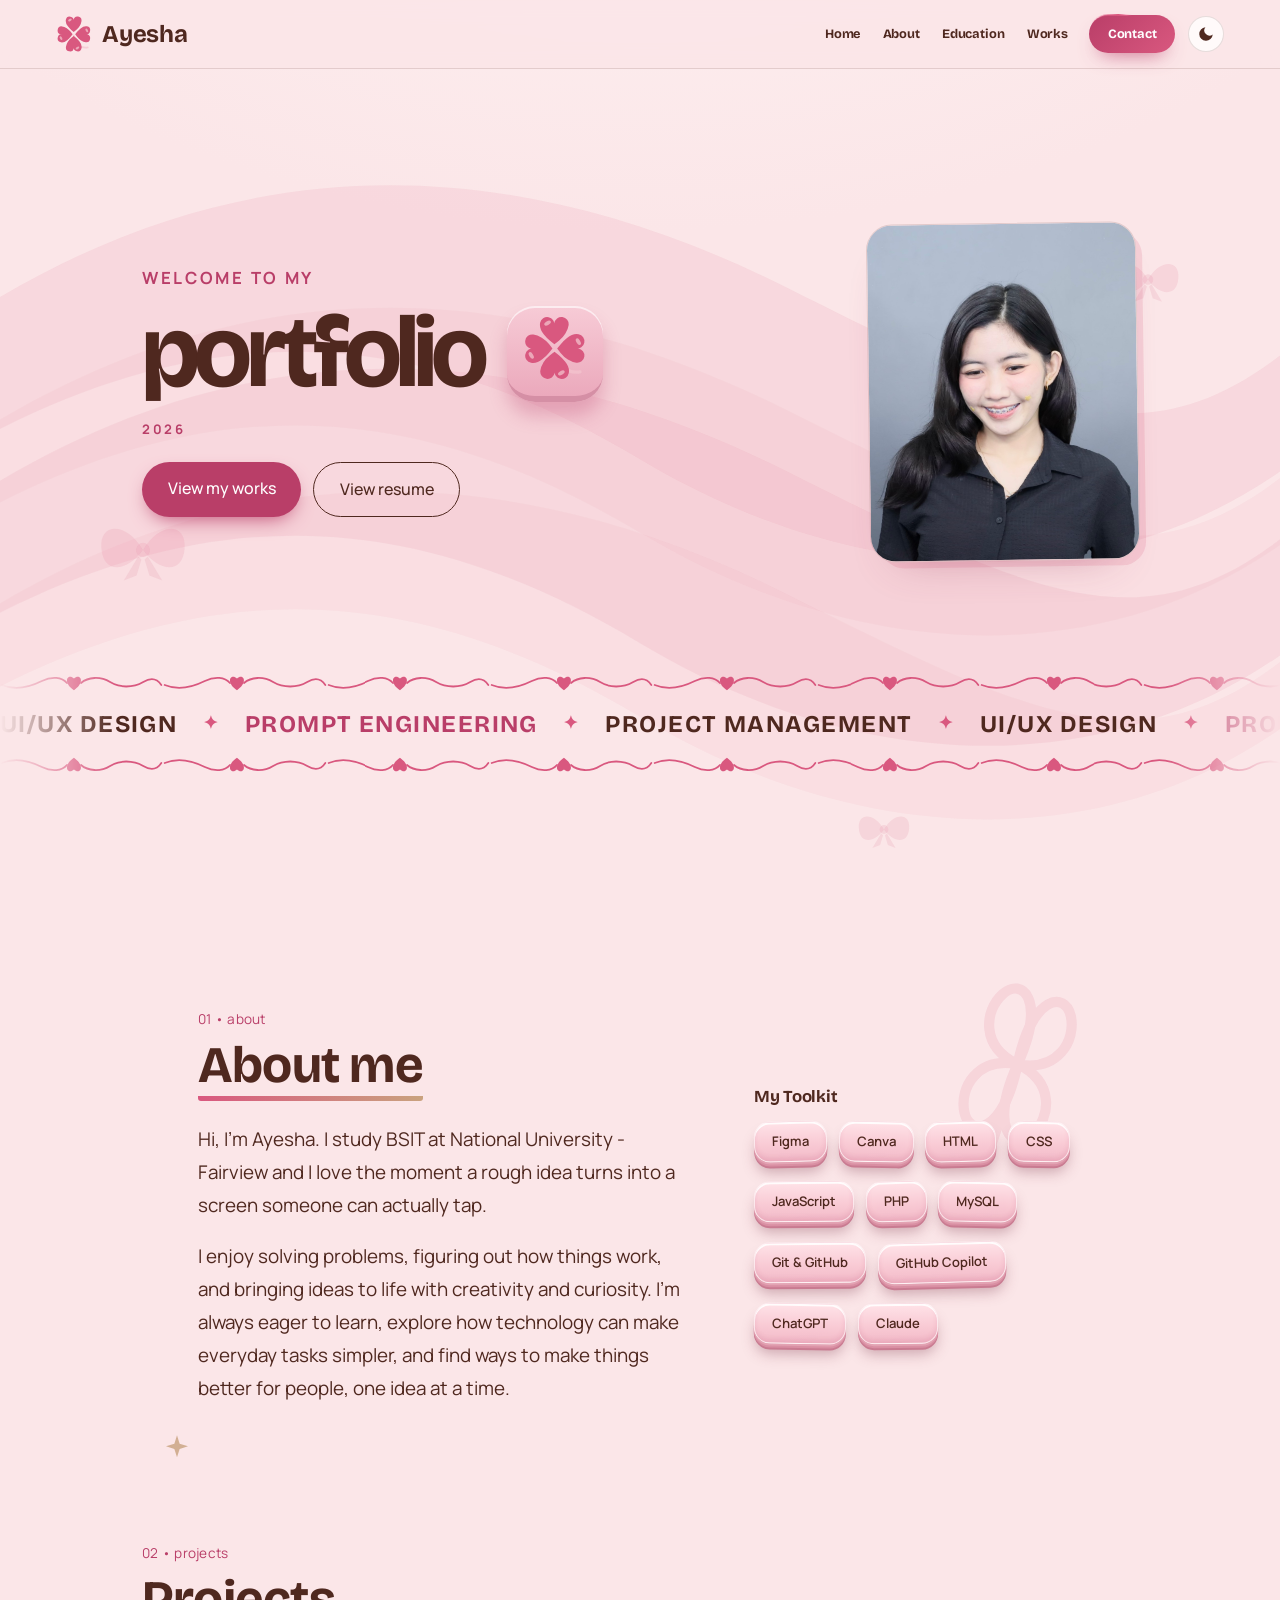
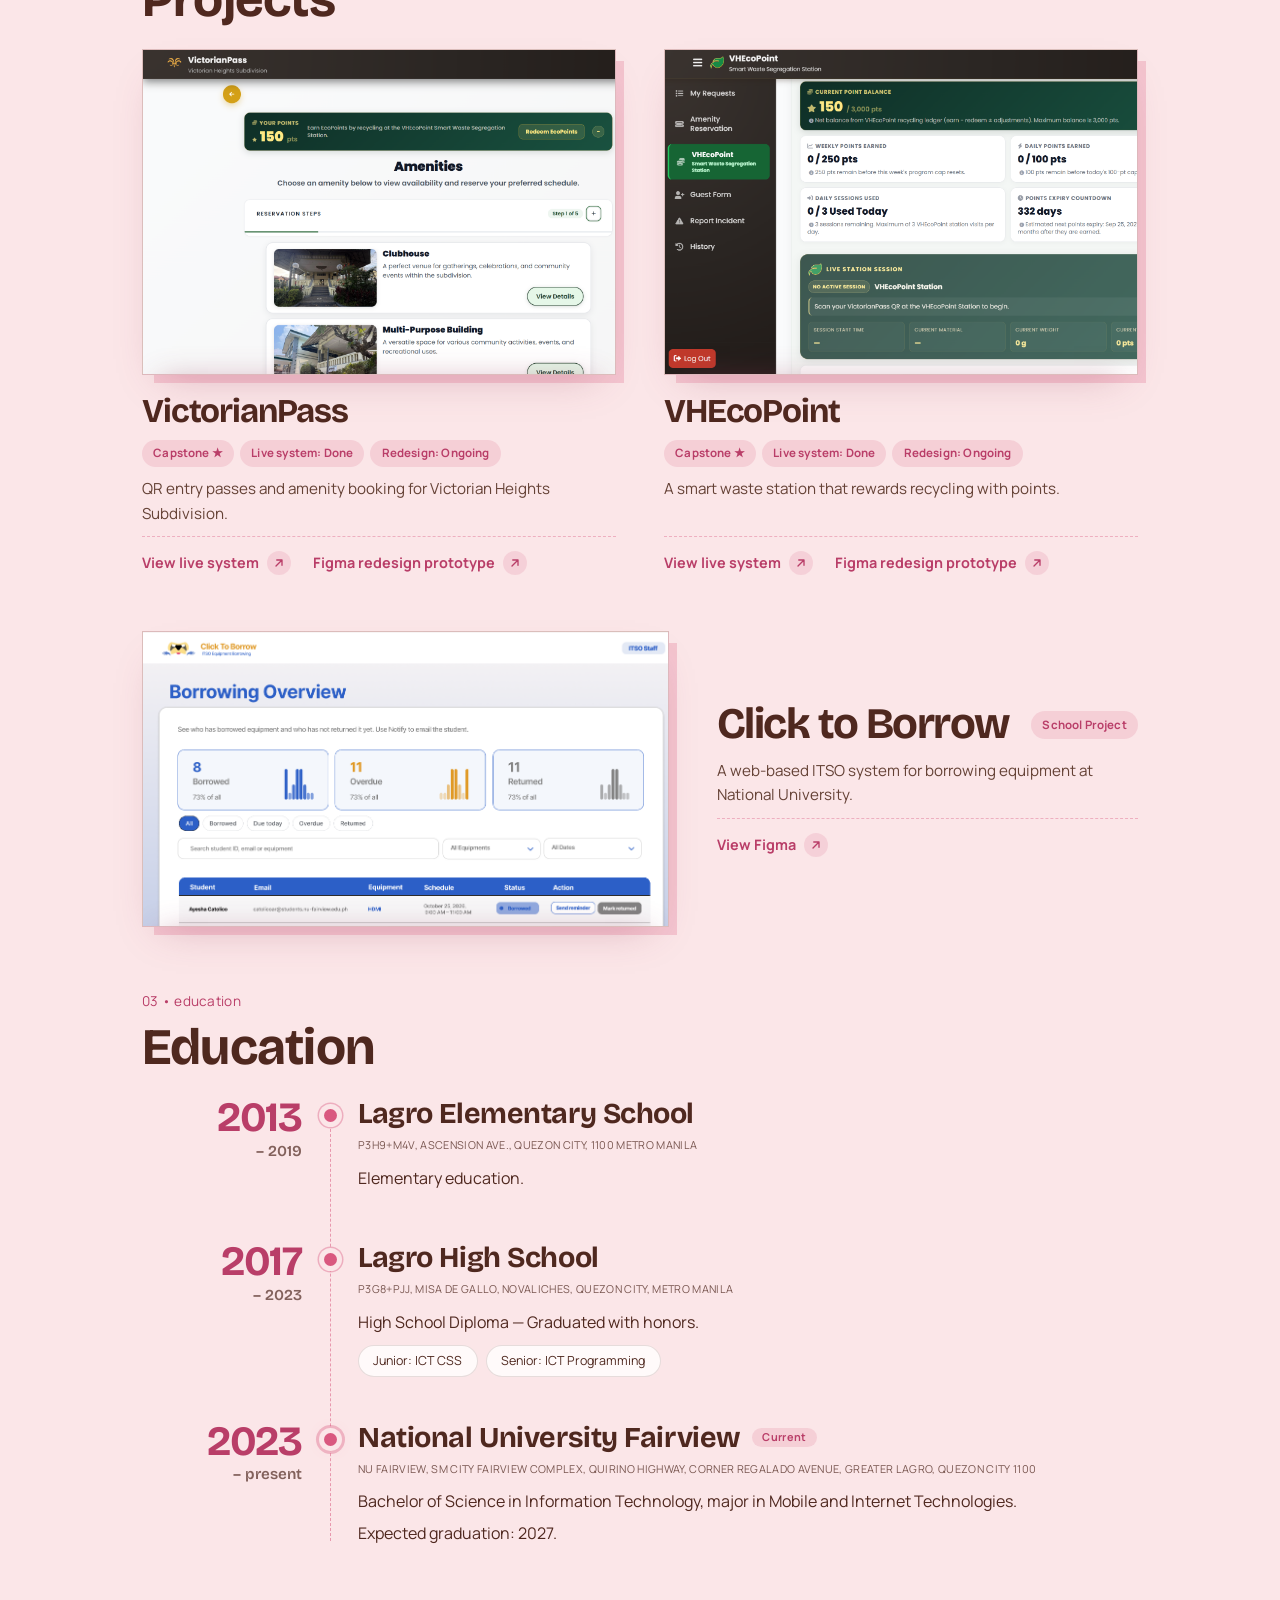
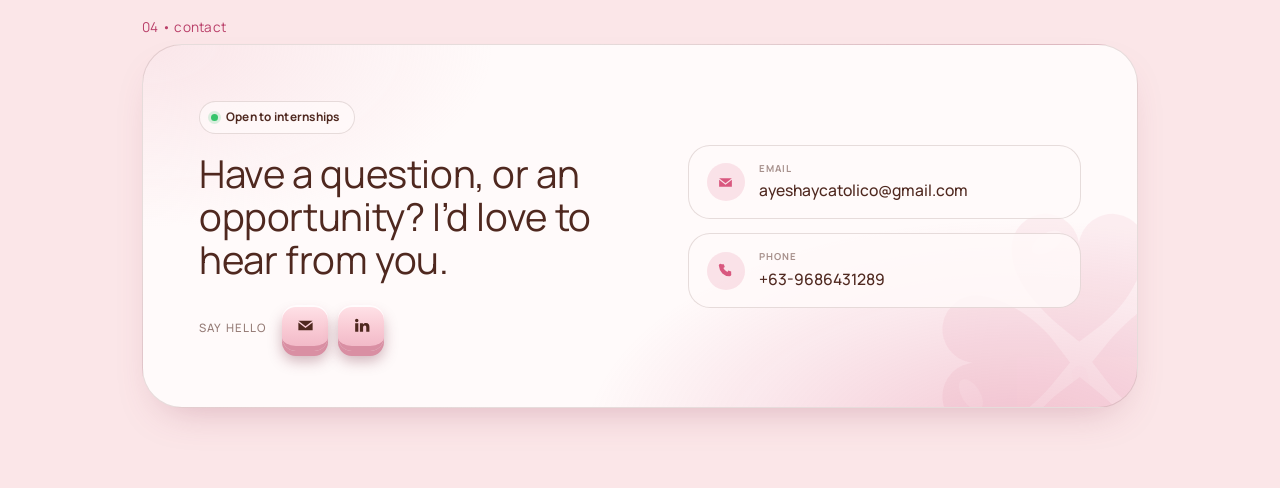
==== commit 459391aa: "School section" ====
--- a/index.html
+++ b/index.html
@@ -212,7 +212,7 @@
         <h2 class="serif">Education</h2>
         <ol class="edutl">
           <li>
-            <div class="yr">2013 – 2019</div>
+            <div class="yr"><span>2013</span> – 2019</div>
             <div class="ec">
               <h3>Lagro Elementary School</h3>
               <span class="addr">P3H9+M4V, Ascension Ave., Quezon City, 1100 Metro Manila</span>
@@ -220,7 +220,7 @@
             </div>
           </li>
           <li>
-            <div class="yr">2017 – 2023</div>
+            <div class="yr"><span>2017</span> – 2023</div>
             <div class="ec">
               <h3>Lagro High School</h3>
               <span class="addr">P3G8+PJJ, Misa de Gallo, Novaliches, Quezon City, Metro Manila</span>
@@ -232,9 +232,9 @@
             </div>
           </li>
           <li>
-            <div class="yr">2023 – present</div>
+            <div class="yr"><span>2023</span> – present</div>
             <div class="ec">
-              <h3>National University Fairview</h3>
+              <h3>National University Fairview <em class="now">Current</em></h3>
               <span class="addr">NU Fairview, SM City Fairview Complex, Quirino Highway, corner Regalado Avenue, Greater Lagro, Quezon City 1100</span>
               <p>Bachelor of Science in Information Technology, major in Mobile and Internet Technologies.</p>
               <p>Expected graduation: 2027.</p>
--- a/css/style.css
+++ b/css/style.css
@@ -71,6 +71,7 @@
     --key-floor: rgba(0, 0, 0, .55);
     --key-floor-hover: rgba(0, 0, 0, .6);
     --key-text: #FFD3E4;
+    --curl-glow: drop-shadow(0 0 5px rgba(255, 92, 154, .55));
     --glow: #1D1920;
     --card: #1A171D;
     --rose: #FF5C9A;
@@ -109,6 +110,7 @@
   --key-floor: rgba(0, 0, 0, .55);
   --key-floor-hover: rgba(0, 0, 0, .6);
   --key-text: #FFD3E4;
+  --curl-glow: drop-shadow(0 0 5px rgba(255, 92, 154, .55));
   --glow: #1D1920;
   --card: #1A171D;
   --rose: #FF5C9A;
@@ -784,8 +786,10 @@
 .ticker-band {
   position: relative;
   overflow: hidden;
-  padding: 30px 0;
+  padding: 40px 0;
   color: var(--ink);
+  -webkit-mask-image: linear-gradient(90deg, transparent, #000 9%, #000 91%, transparent);
+  mask-image: linear-gradient(90deg, transparent, #000 9%, #000 91%, transparent);
 }
 
 .track {
@@ -802,33 +806,35 @@
 }
 
 /* Asymmetric curly line, heart, curly line (repeats every 160px), above and below the text. It is part of the track, so it travels with it. */
-.track::before,
-.track::after {
+.track span::before,
+.track span::after {
   content: "";
   position: absolute;
   right: 0;
   left: 0;
   height: 24px;
-  background: var(--curl) 0 0 / 160px 24px repeat-x;
+  background: var(--curl) 0 0 / 160px 24px round no-repeat;
+  filter: var(--curl-glow, none);
   pointer-events: none;
 }
 
-.track::before {
-  top: -26px;
-}
-
-.track::after {
-  bottom: -26px;
+.track span::before {
+  top: -34px;
+}
+
+.track span::after {
+  bottom: -34px;
   transform: scaleY(-1);
 }
 
 .track span {
+  position: relative;
   display: flex;
   align-items: center;
-  font-family: var(--font-body);
-  font-size: .9rem;
+  font-family: var(--font-display);
+  font-size: clamp(1.15rem, 2vw, 1.5rem);
   font-weight: 700;
-  letter-spacing: .12em;
+  letter-spacing: .06em;
   white-space: nowrap;
 }
 
@@ -836,17 +842,22 @@
   font-weight: 700;
 }
 
+/* The middle word of each trio is rose, so the line reads as a rhythm rather than one repeated block. */
+.track b:nth-of-type(3n + 2) {
+  color: var(--rose-strong);
+}
+
 .track i {
   flex: none;
-  margin: 0 1.3rem;
+  margin: 0 1.6rem;
   color: var(--rose);
-  font-size: 1.15rem;
+  font-size: 1.1rem;
   font-style: normal;
   line-height: 1;
 }
 
 .track i::before {
-  content: "\273F";
+  content: "\2726";
 }
 
 @keyframes tick {
@@ -1271,53 +1282,90 @@
 /* 9. Education ------------------------------------------------------------- */
 
 .edutl {
+  position: relative;
   display: grid;
-  gap: 18px;
+  gap: clamp(28px, 4vw, 44px);
   margin: 0;
-  padding: 0 0 0 24px;
-  border-left: 1px dashed var(--rose);
+  padding: 0;
   list-style: none;
+}
+
+/* One spine runs behind the dots, between the year column and the details. */
+.edutl::before {
+  position: absolute;
+  top: 12px;
+  bottom: 12px;
+  left: 188px;
+  border-left: 1.5px dashed color-mix(in srgb, var(--rose) 55%, transparent);
+  content: "";
 }
 
 .edutl li {
   position: relative;
   display: grid;
-  grid-template-columns: 150px 1fr;
-  gap: 20px;
-  padding: 22px 26px;
-  border: 1px solid var(--line);
-  border-radius: 24px;
-  background: var(--card);
-  box-shadow: var(--shadow);
+  grid-template-columns: 160px 1fr;
+  gap: 0 56px;
+  align-items: start;
 }
 
 .edutl li::before {
   position: absolute;
-  top: 30px;
-  left: -31px;
+  top: 12px;
+  left: 182px;
   width: 13px;
   height: 13px;
   border-radius: 50%;
   background: var(--rose);
-  box-shadow: 0 0 0 4px var(--bg);
+  box-shadow: 0 0 0 5px var(--bg), 0 0 0 6.5px color-mix(in srgb, var(--rose) 40%, transparent);
   content: "";
 }
 
+.edutl li:last-child::before {
+  box-shadow: 0 0 0 5px var(--bg), 0 0 0 8px color-mix(in srgb, var(--rose) 35%, transparent), 0 0 18px var(--work-glow);
+}
+
 .yr {
-  padding-top: 4px;
+  font-family: var(--font-display);
+  font-size: .95rem;
+  font-weight: 600;
+  text-align: right;
+  color: color-mix(in srgb, var(--ink) 70%, transparent);
+}
+
+.yr span {
+  display: block;
+  color: var(--rose-strong);
+  font-size: clamp(2rem, 3.4vw, 2.6rem);
+  font-weight: 700;
+  letter-spacing: -.03em;
+  line-height: 1;
+}
+
+.ec h3 {
+  display: flex;
+  flex-wrap: wrap;
+  align-items: center;
+  gap: 4px 12px;
+  margin: 0 0 6px;
+  font-size: clamp(1.4rem, 2.4vw, 1.8rem);
+  line-height: 1.15;
+}
+
+.now {
+  padding: .22rem .65rem;
+  border-radius: 99px;
+  background: color-mix(in srgb, var(--rose) 16%, transparent);
   color: var(--rose-strong);
   font-family: var(--font-body);
-  font-size: .82rem;
-}
-
-.ec h3 {
-  margin: 0 0 4px;
-  font-size: 1.6rem;
+  font-size: .68rem;
+  font-style: normal;
+  font-weight: 700;
+  letter-spacing: .03em;
 }
 
 .addr {
   display: block;
-  margin-bottom: 10px;
+  margin-bottom: 12px;
   font-family: var(--font-body);
   font-size: .68rem;
   letter-spacing: .03em;
@@ -1327,7 +1375,7 @@
 
 .ec p {
   margin: 0 0 6px;
-  font-size: .95rem;
+  font-size: 1rem;
 }
 
 .ec .chips {
@@ -1997,9 +2045,28 @@
     aspect-ratio: 16 / 11;
   }
 
+  .edutl::before {
+    left: 6px;
+  }
+
   .edutl li {
     grid-template-columns: 1fr;
     gap: 6px;
+    padding-left: 34px;
+  }
+
+  .edutl li::before {
+    left: 0;
+  }
+
+  .yr {
+    text-align: left;
+  }
+
+  .yr span {
+    display: inline;
+    margin-right: 4px;
+    font-size: 1.3rem;
   }
 
   .endcard {
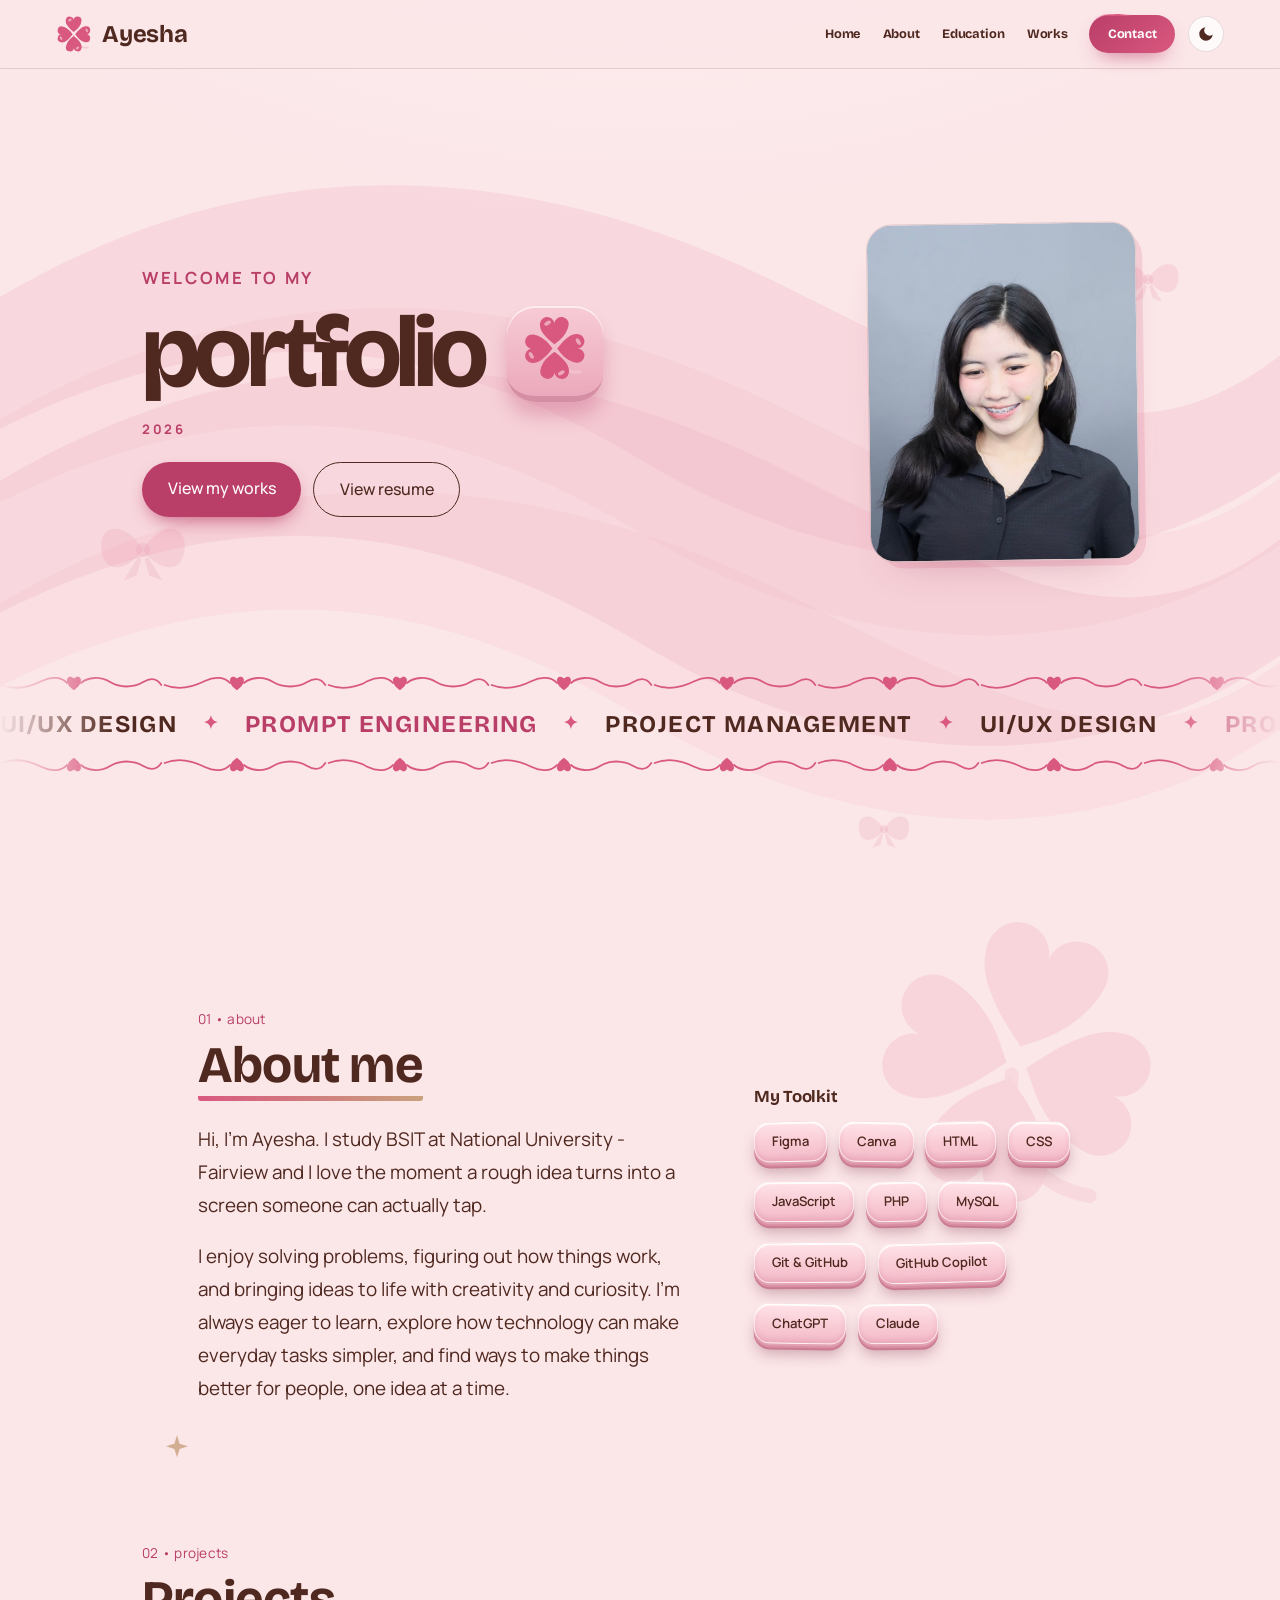
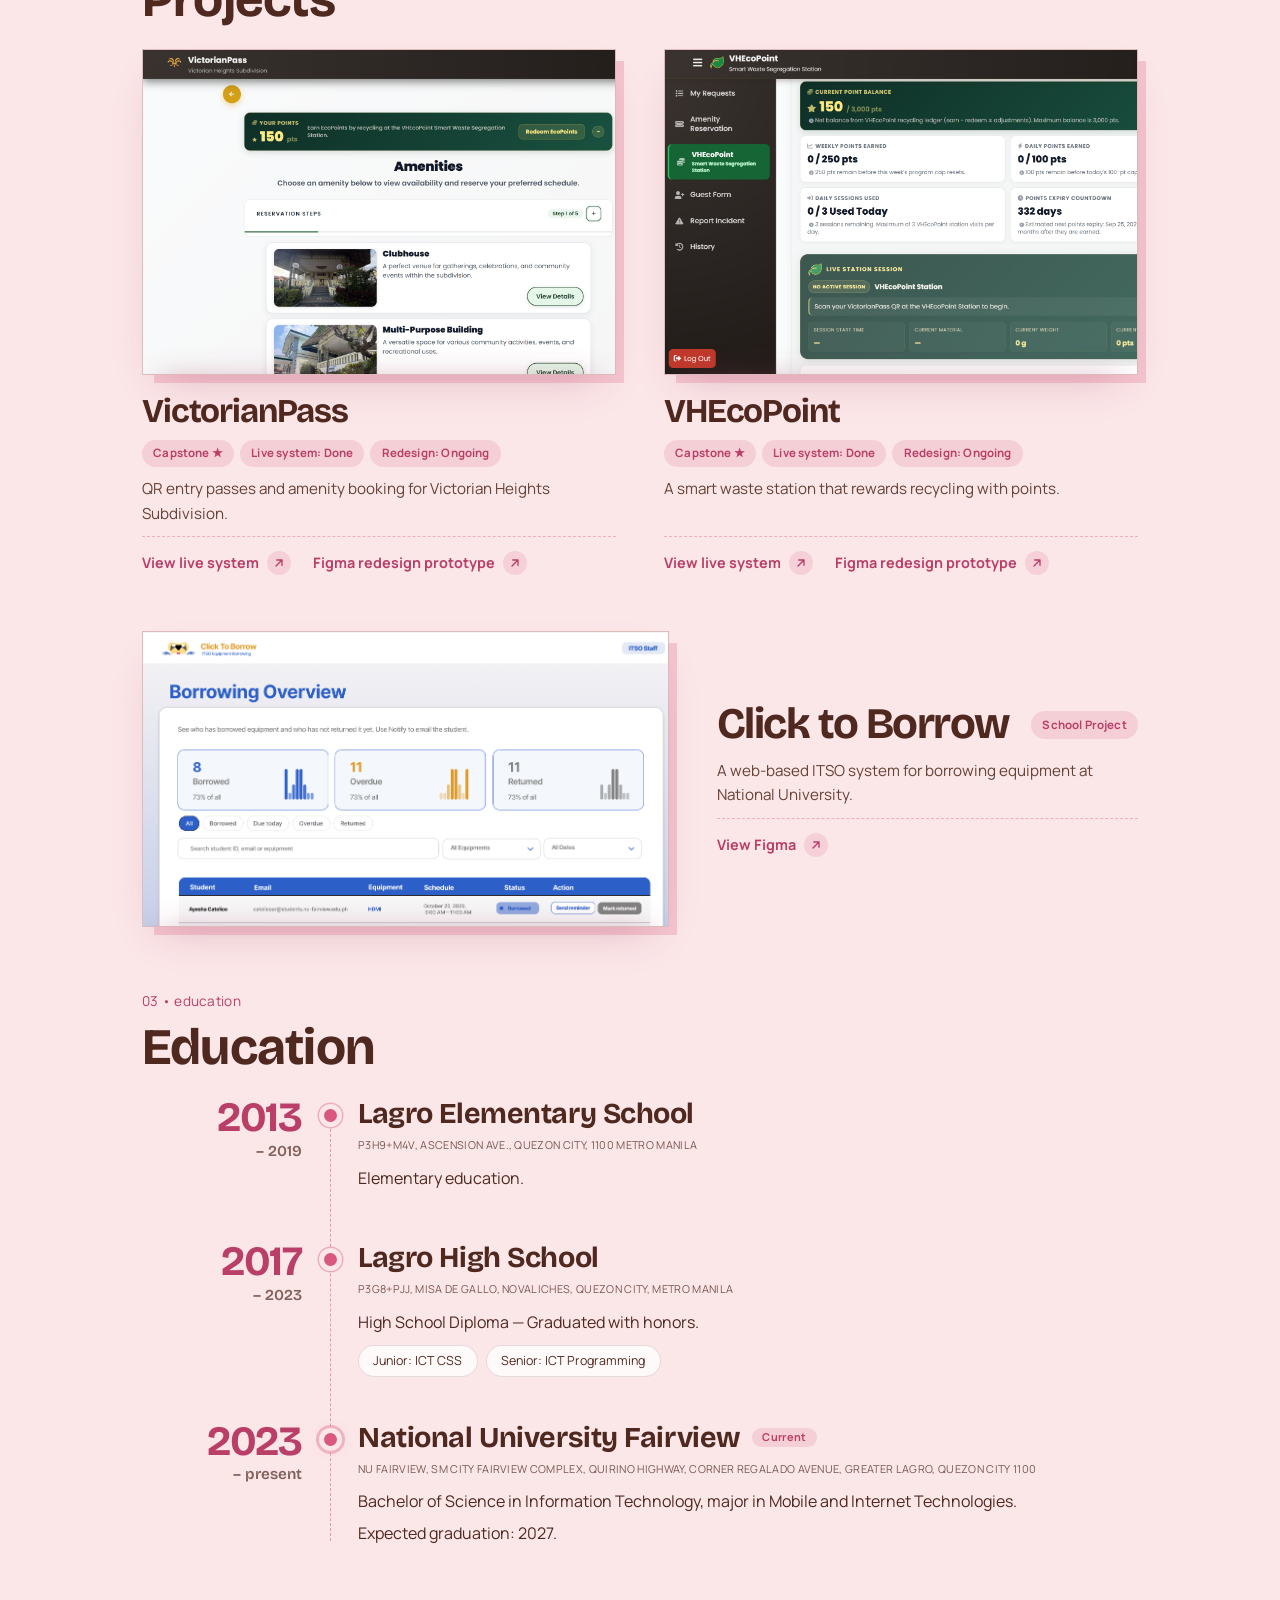
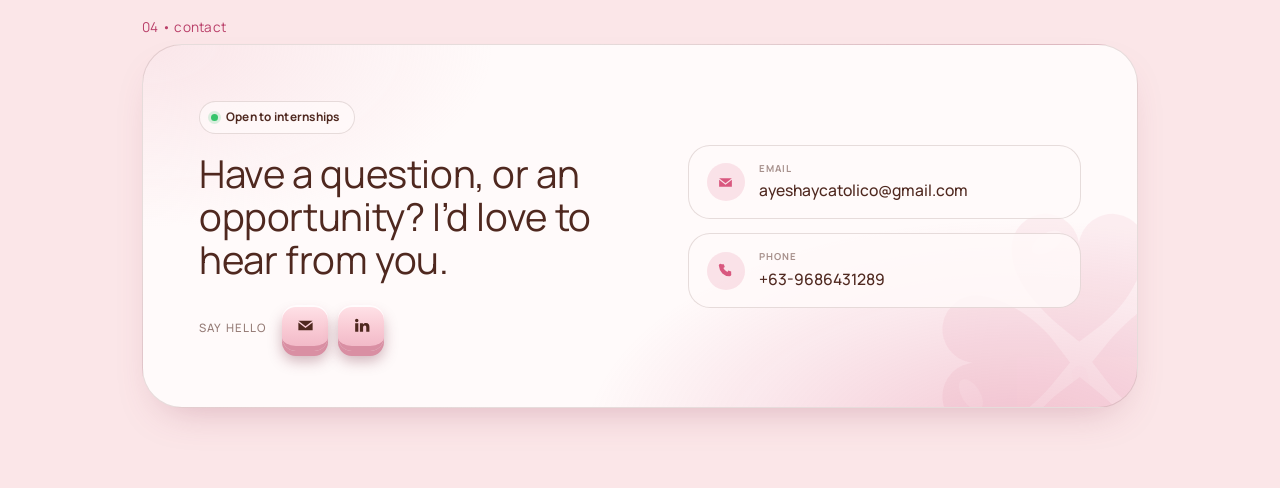
==== commit 1a3e8bfe: "Update clover decoration and project description Co-authored-by: Copilot <223556219+Copilot@users.no" ====
--- a/index.html
+++ b/index.html
@@ -181,11 +181,8 @@
               <img src="assets/clcik to borrow admin.png" alt="Click to Borrow equipment borrowing admin screen">
               <div class="shot-details">
                 <span class="label project-roles">UI/UX Designer</span>
-                <p>A web-based ITSO system for borrowing equipment such as HDMI cables at National University.</p>
-                <ul class="features">
-                <li>Browse available ITSO equipment</li>
-                <li>Request, borrow, and return items</li>
-                <li>A consistent interface for every step of borrowing</li>
+                <p>A web-based system for borrowing ITSO equipment at National University Fairview. Students browse available items, request a borrowing schedule, and submit their returns. ITSO staff track every request in one admin table, send reminders, and confirm returned items.</p>
+                
               </ul>
               </div>
             </div>
--- a/css/style.css
+++ b/css/style.css
@@ -1135,8 +1135,8 @@
   background: var(--rose);
   opacity: .12;
   pointer-events: none;
-  -webkit-mask: url("../assets/heart-clover.svg") center / contain no-repeat;
-  mask: url("../assets/heart-clover.svg") center / contain no-repeat;
+  -webkit-mask: url("../assets/logo.svg") center / contain no-repeat;
+  mask: url("../assets/logo.svg") center / contain no-repeat;
   transform: rotate(18deg);
 }
 
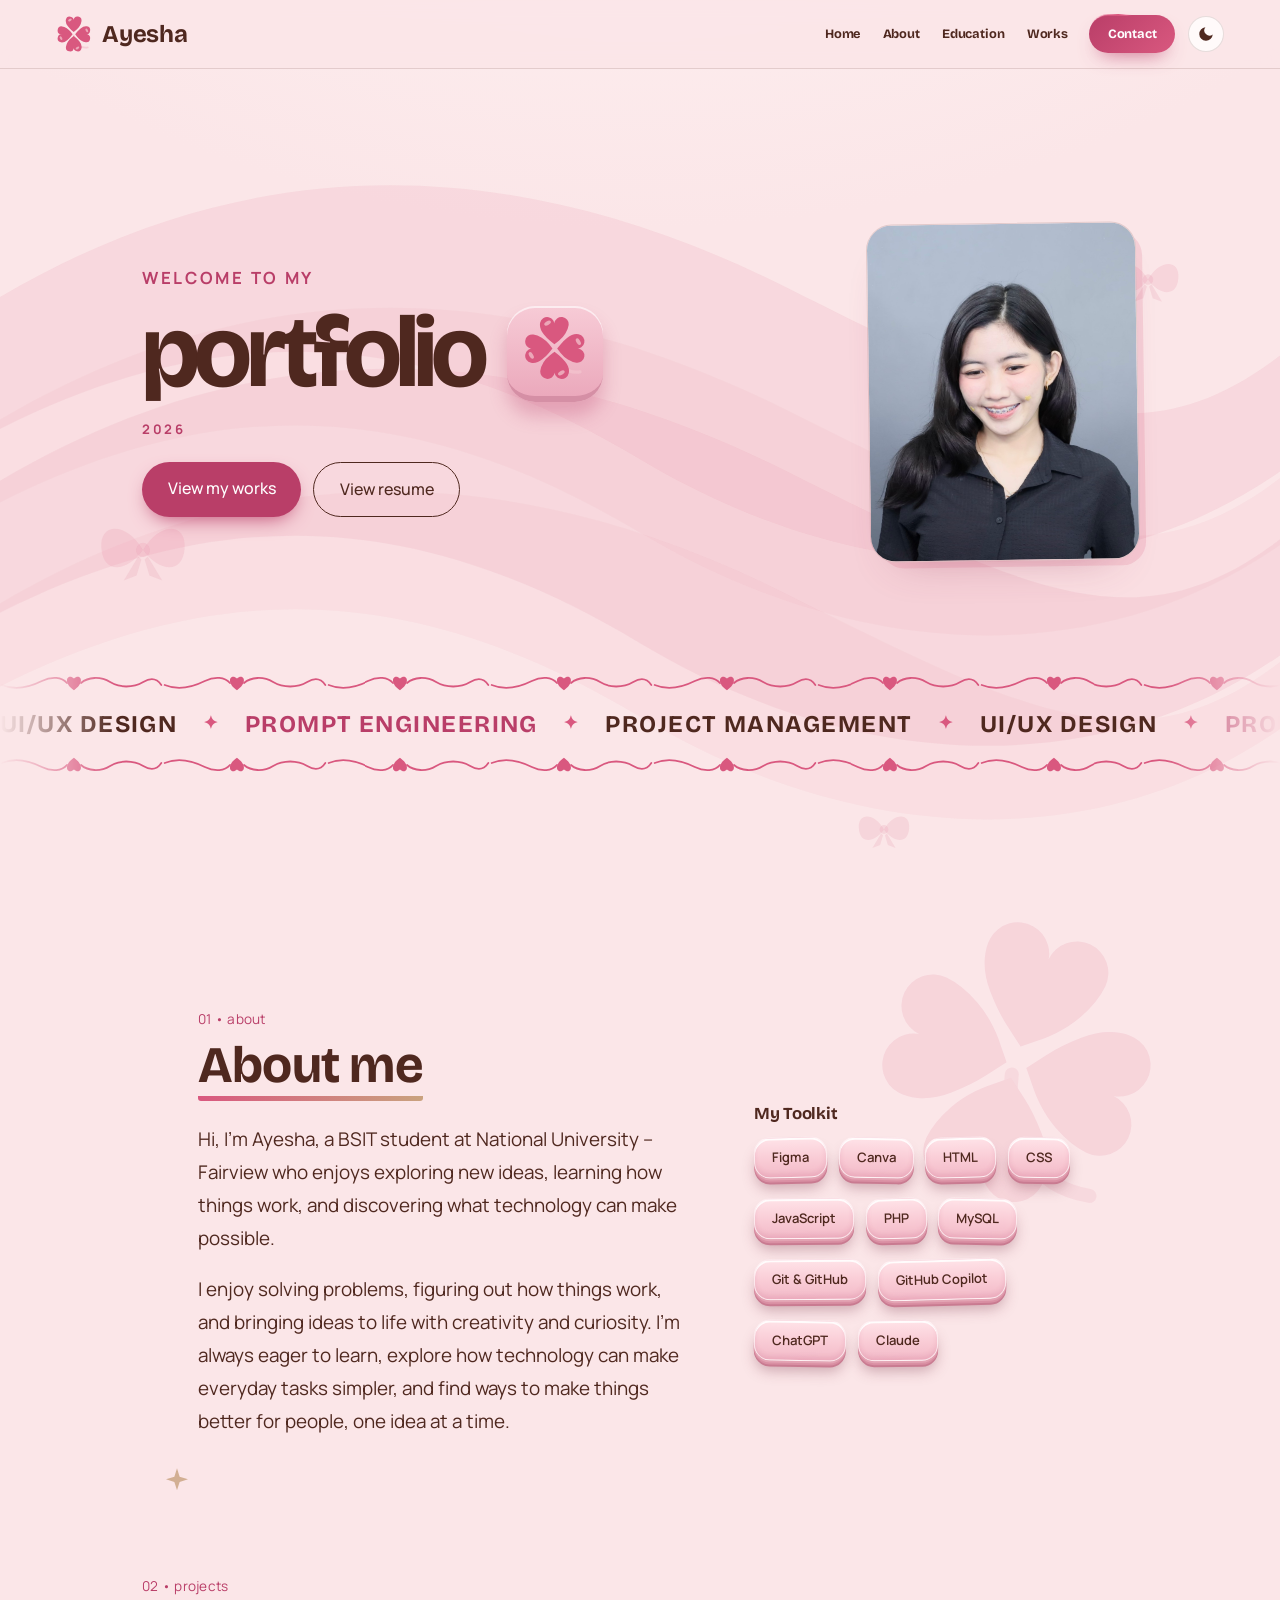
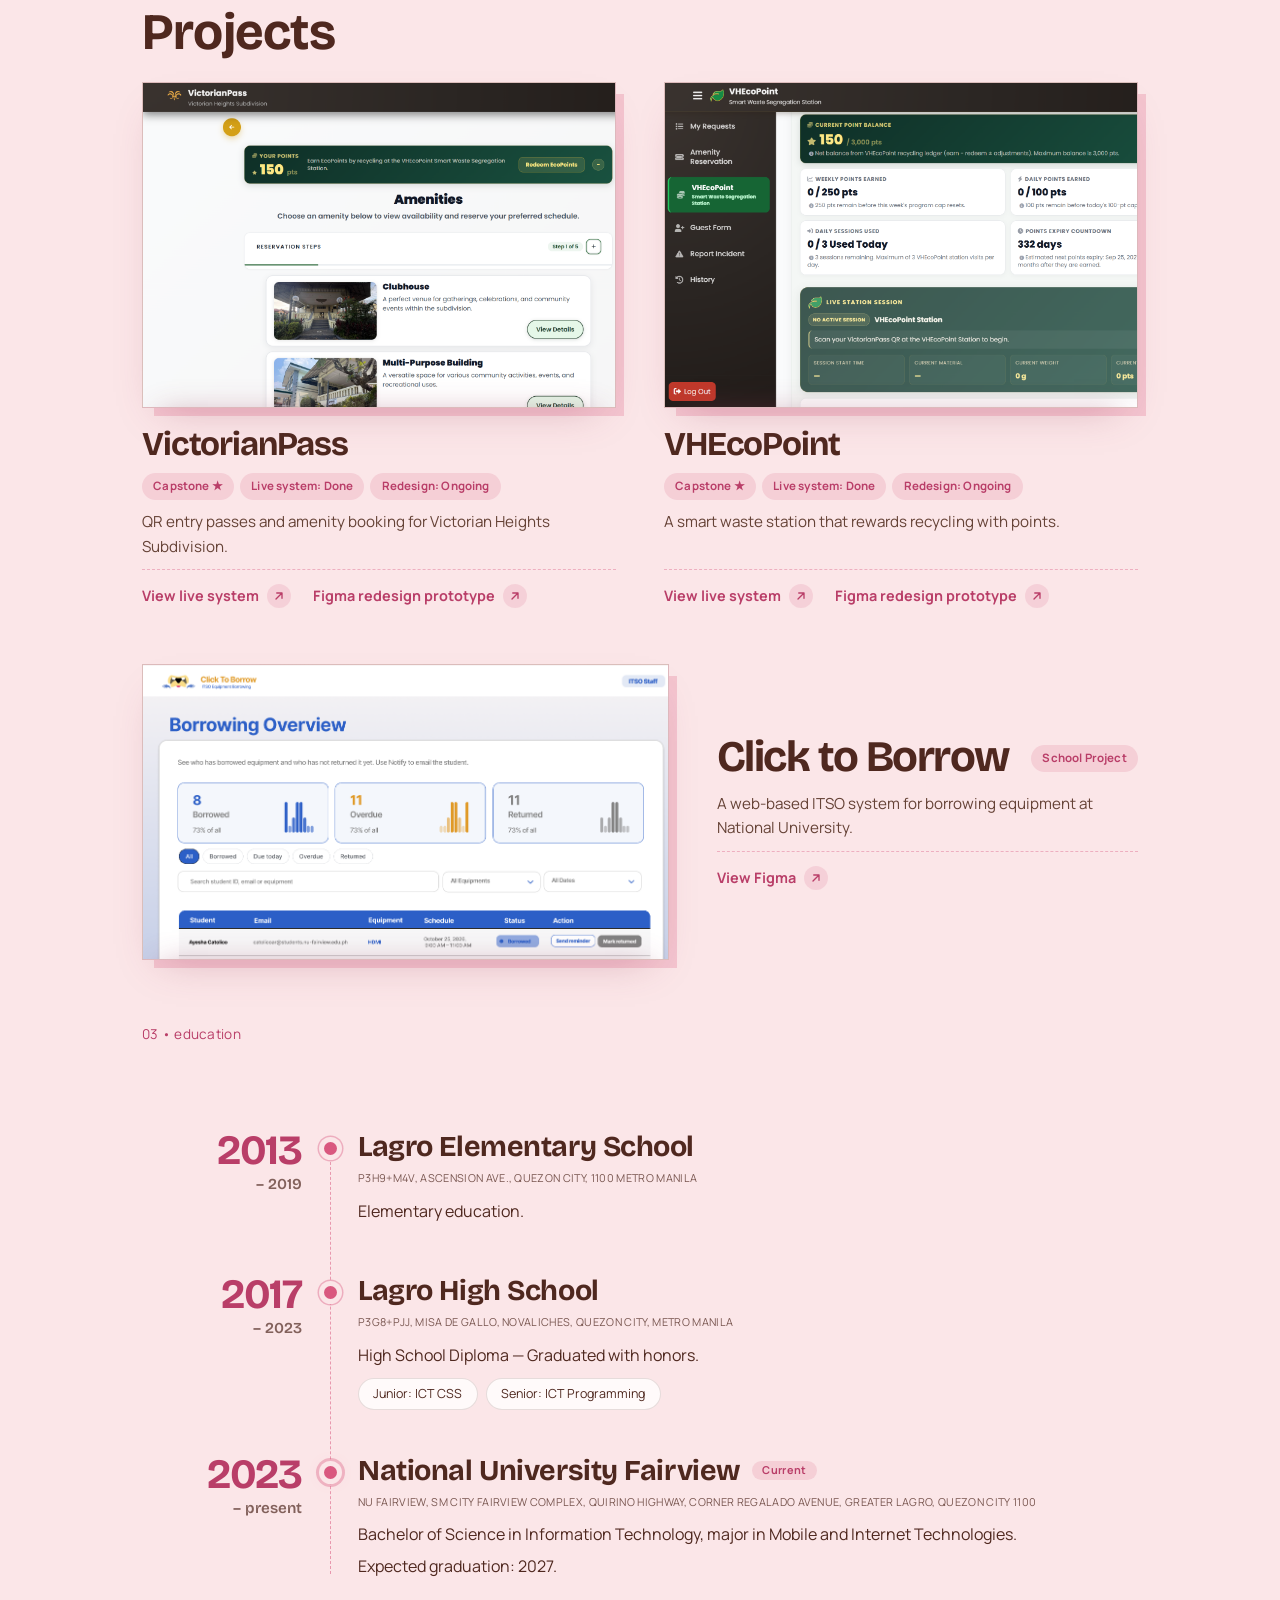
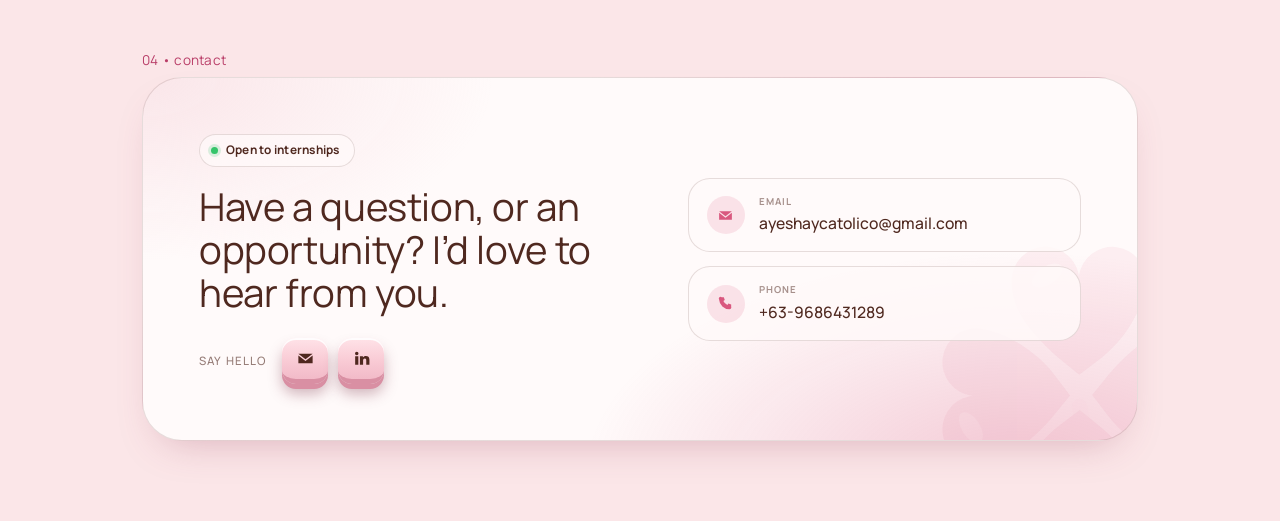
==== commit 9262d108: "Update about section copy Co-authored-by: Copilot <223556219+Copilot@users.noreply.github.com>" ====
--- a/index.html
+++ b/index.html
@@ -81,7 +81,7 @@
           <div class="about-copy">
             <span class="eyebrow">01 • about</span>
             <h2 class="serif">About me</h2>
-            <p>Hi, I’m Ayesha. I study BSIT at National University - Fairview and I love the moment a rough idea turns into a screen someone can actually tap.</p>
+            <p>Hi, I’m Ayesha, a BSIT student at National University – Fairview who enjoys exploring new ideas, learning how things work, and discovering what technology can make possible.</p>
             <p>I enjoy solving problems, figuring out how things work, and bringing ideas to life with creativity and curiosity. I’m always eager to learn, explore how technology can make everyday tasks simpler, and find ways to make things better for people, one idea at a time.</p>
           </div>
 
